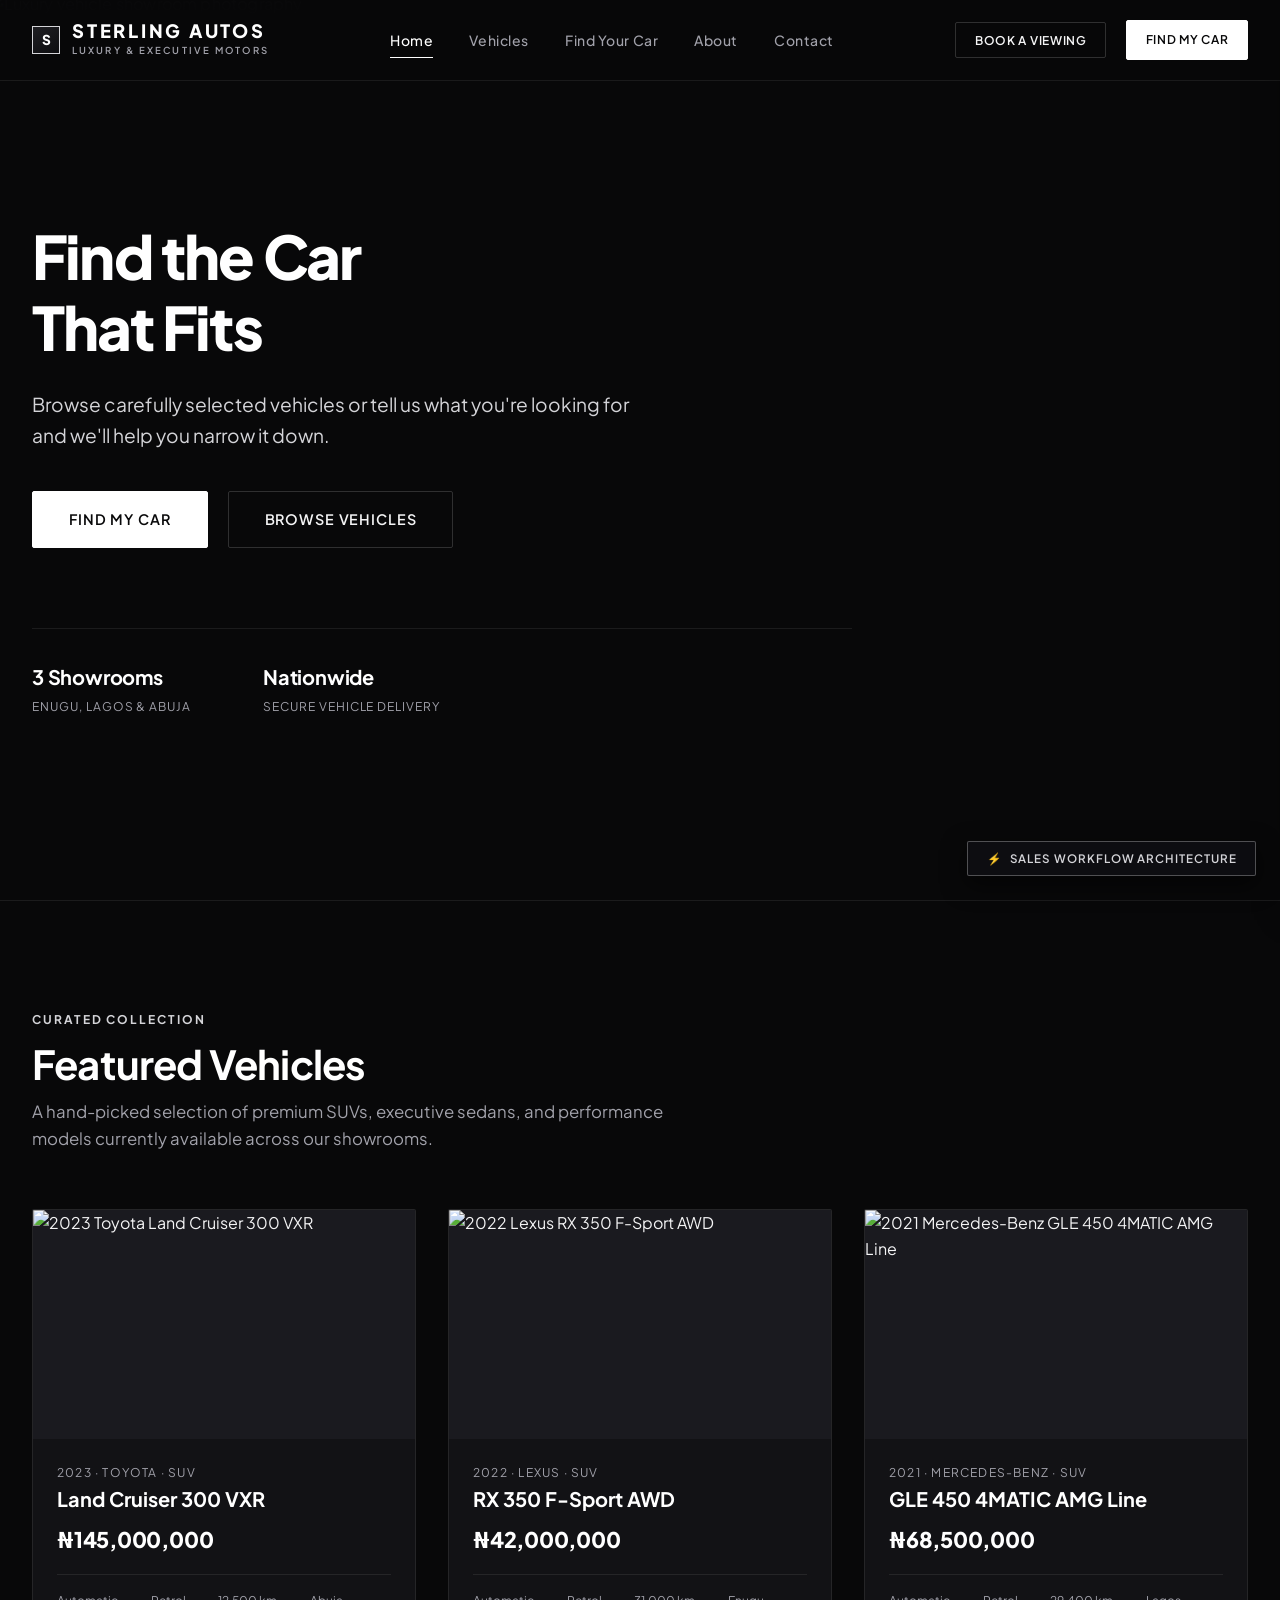
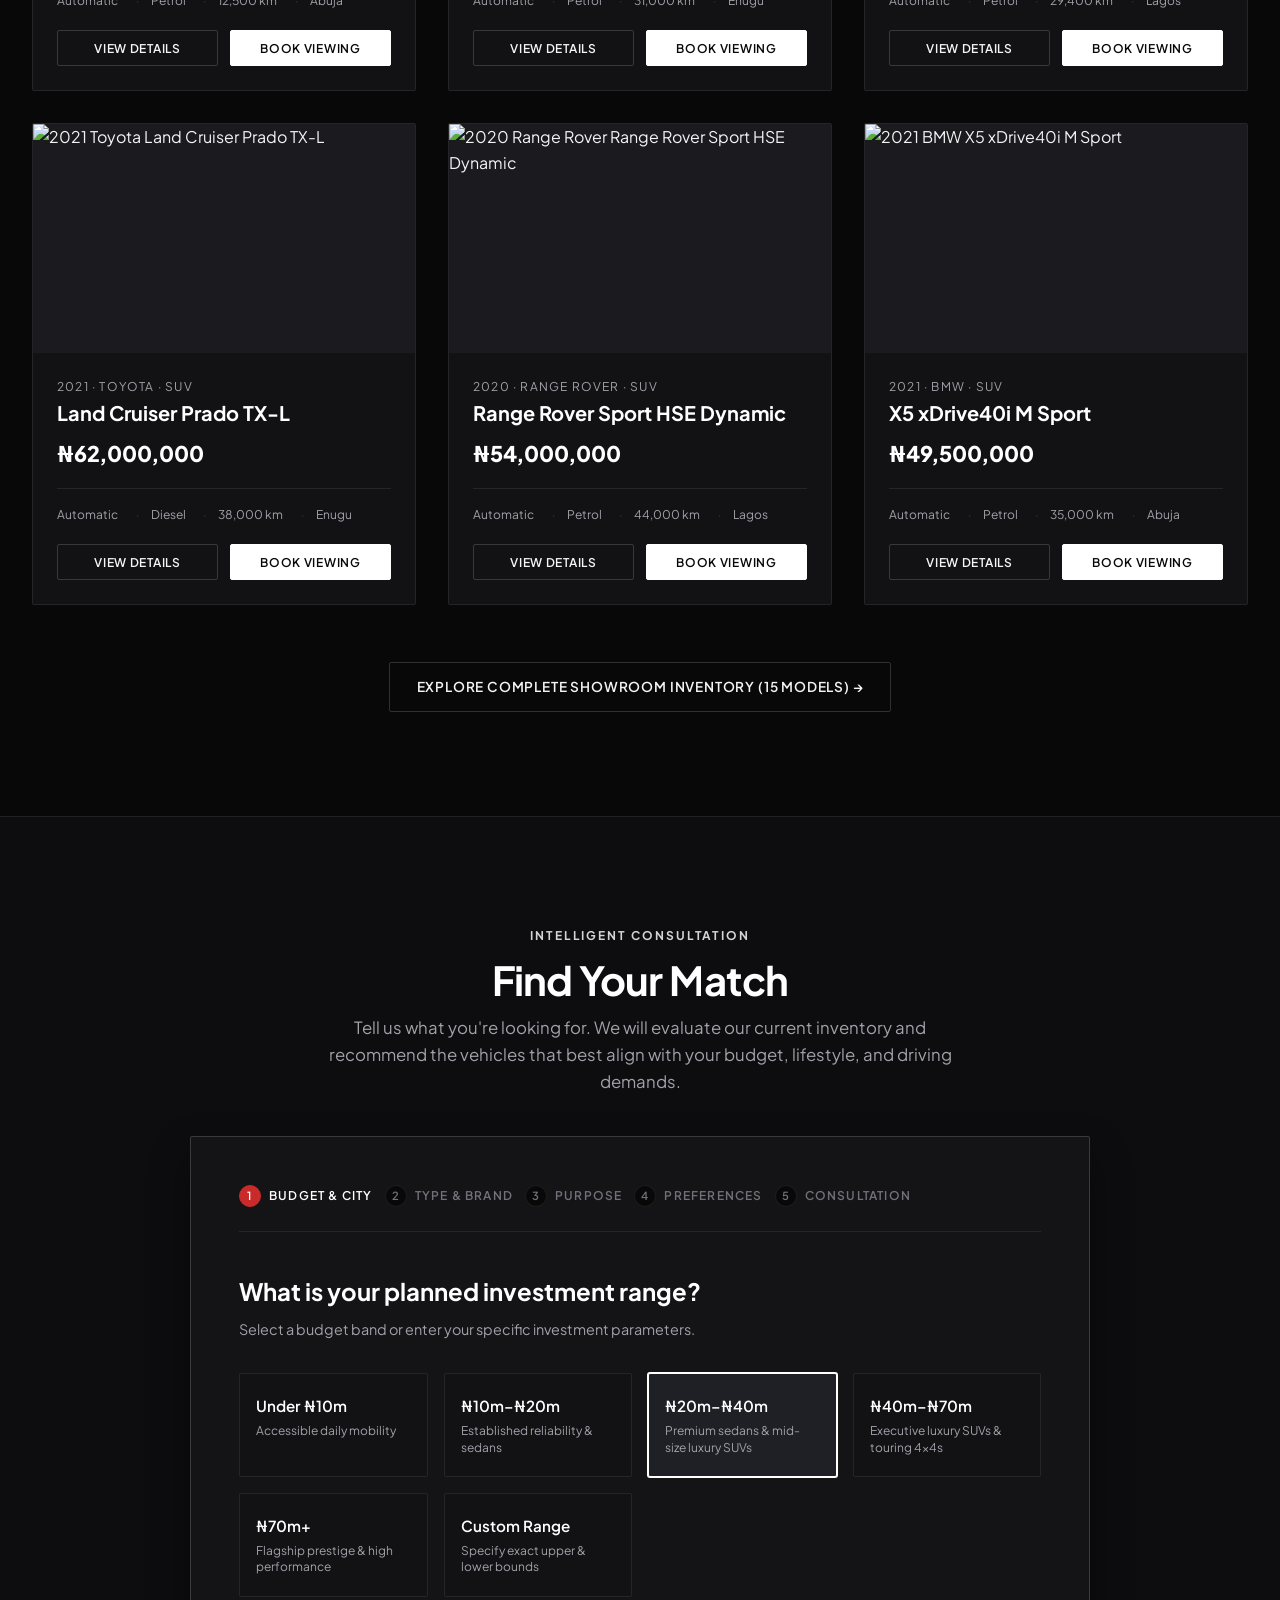
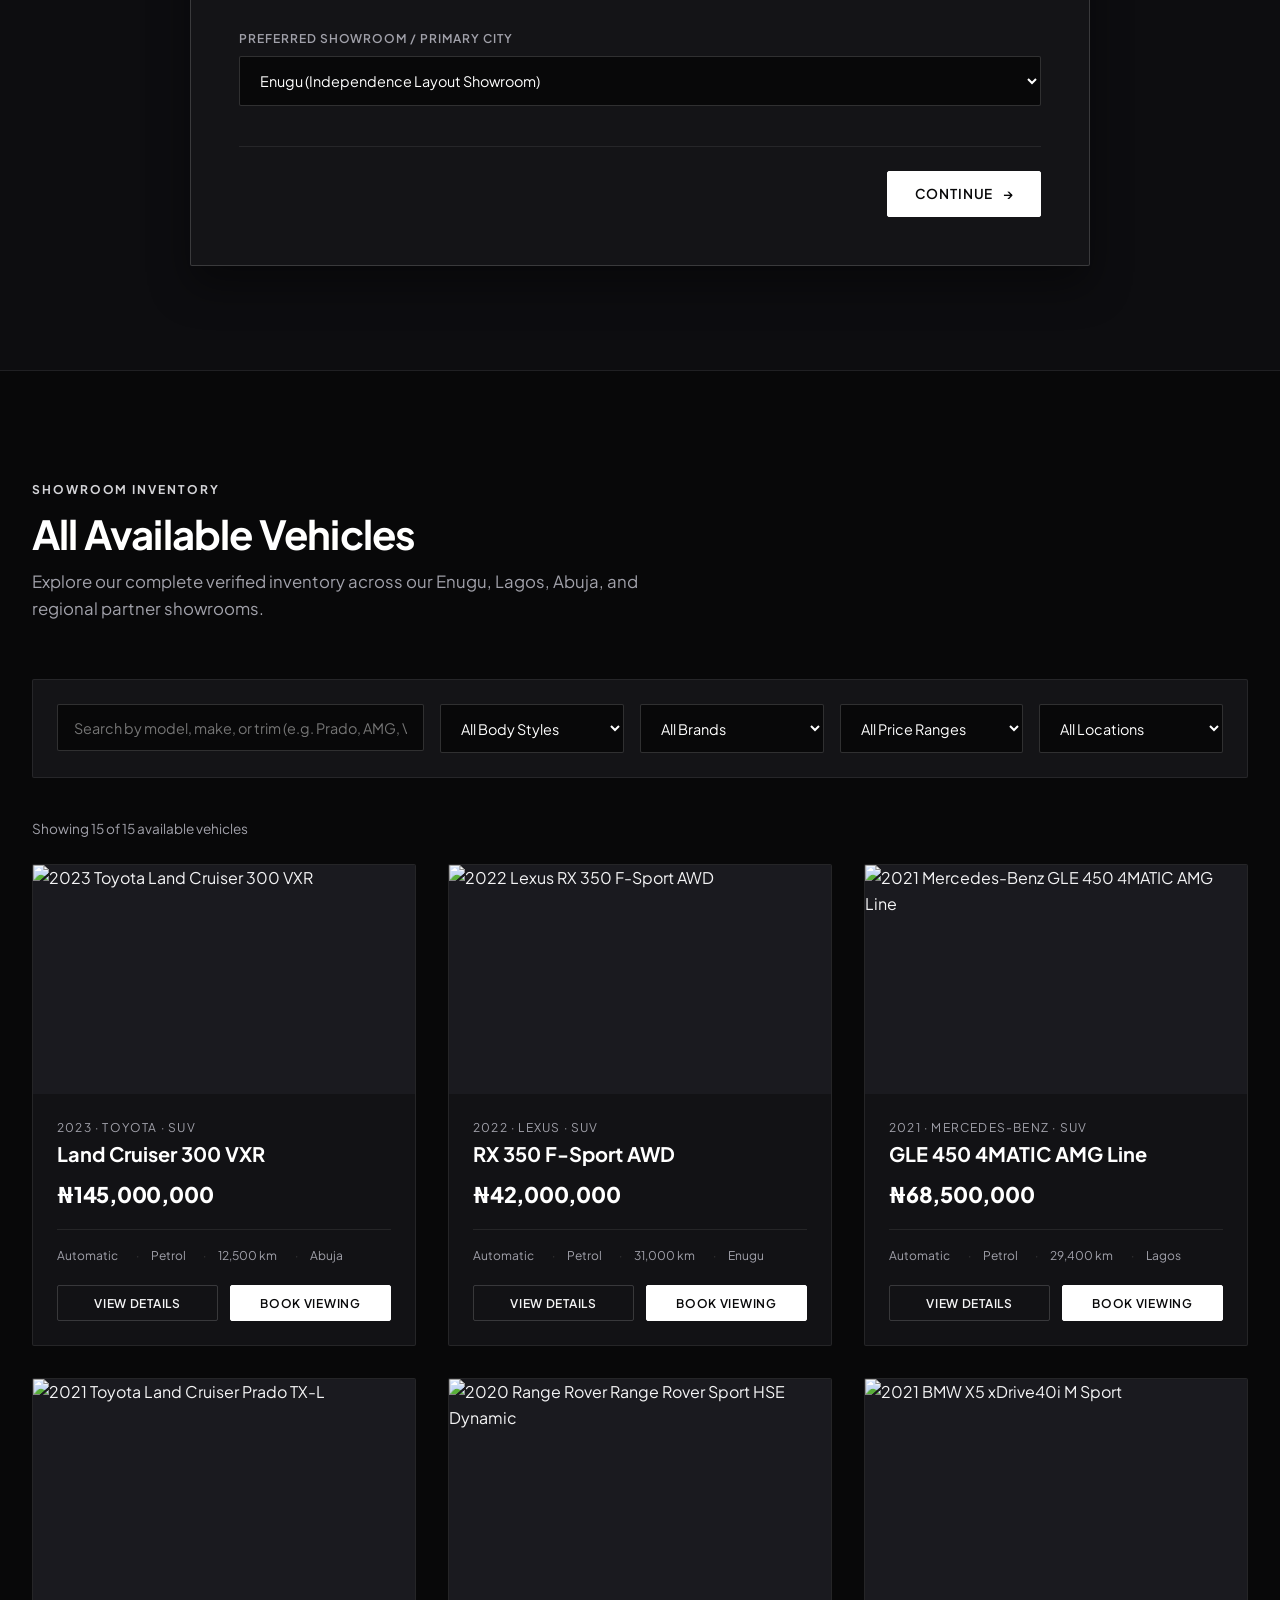
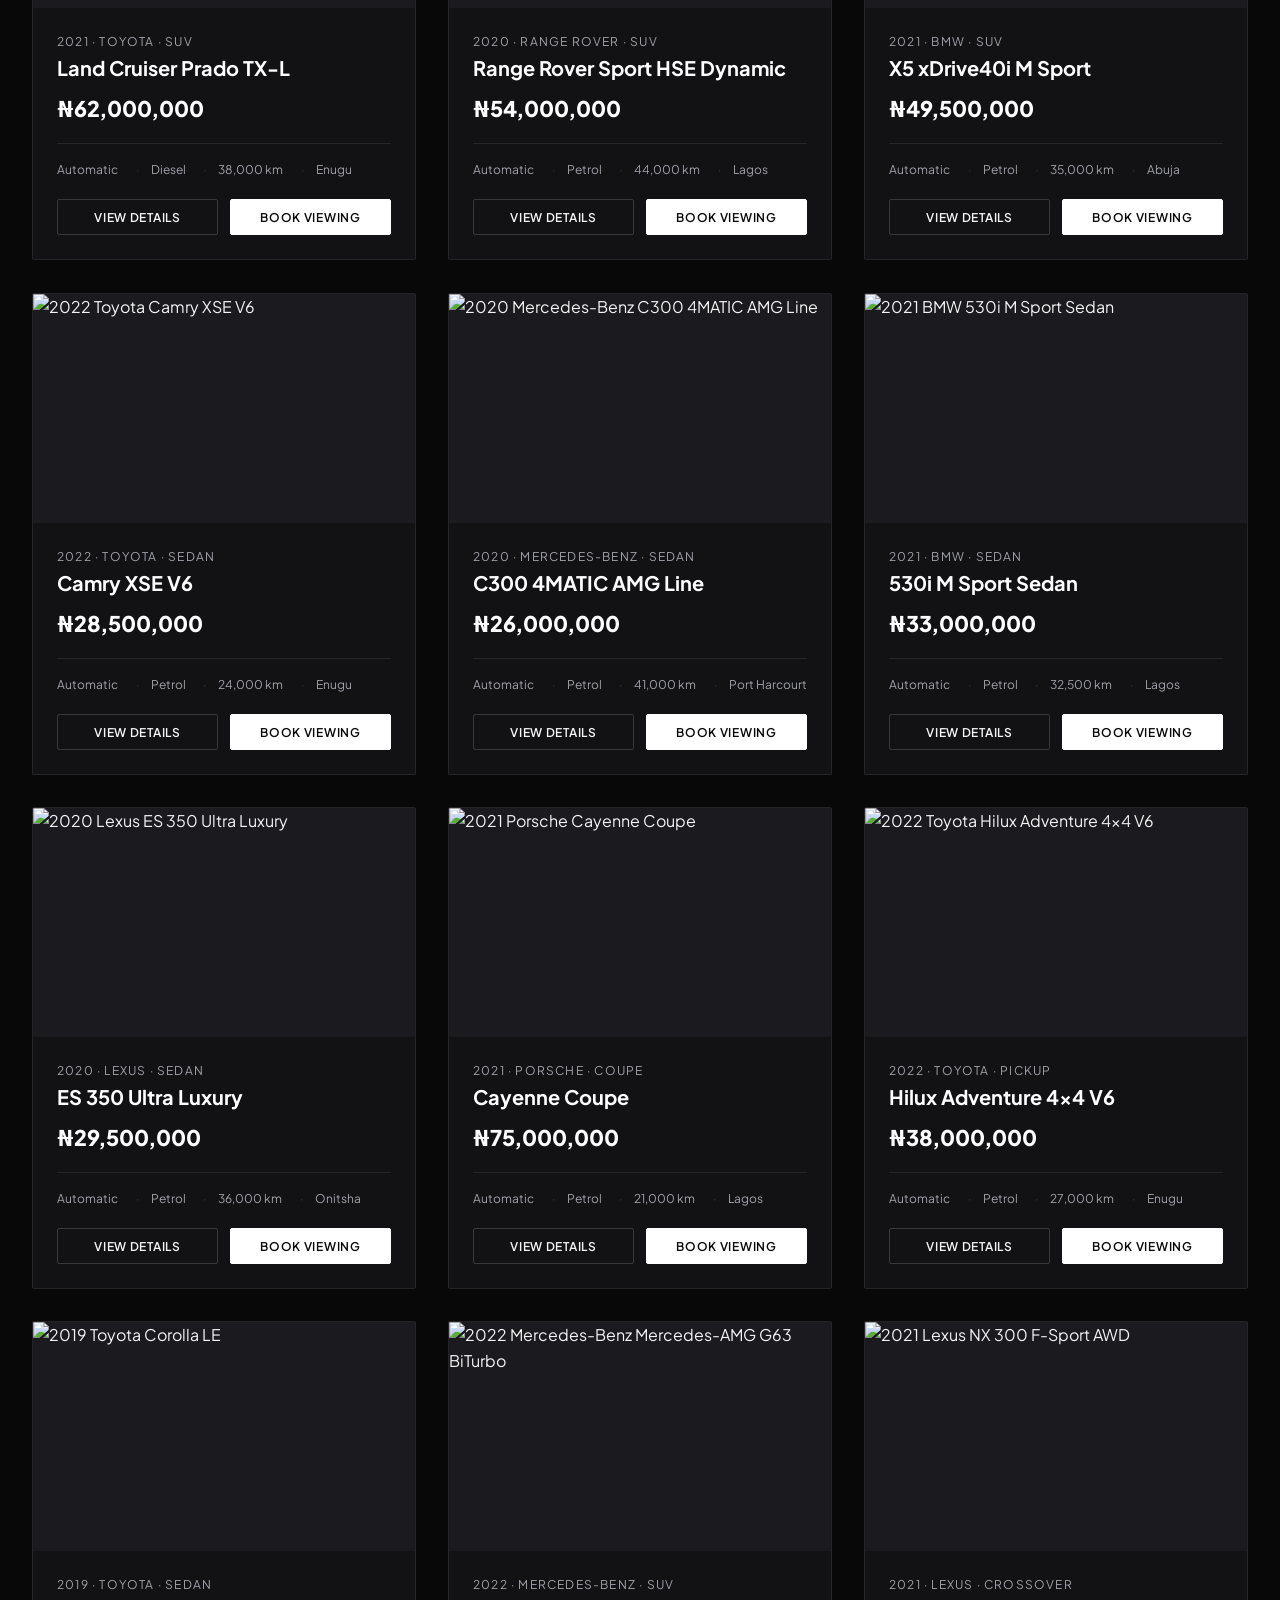
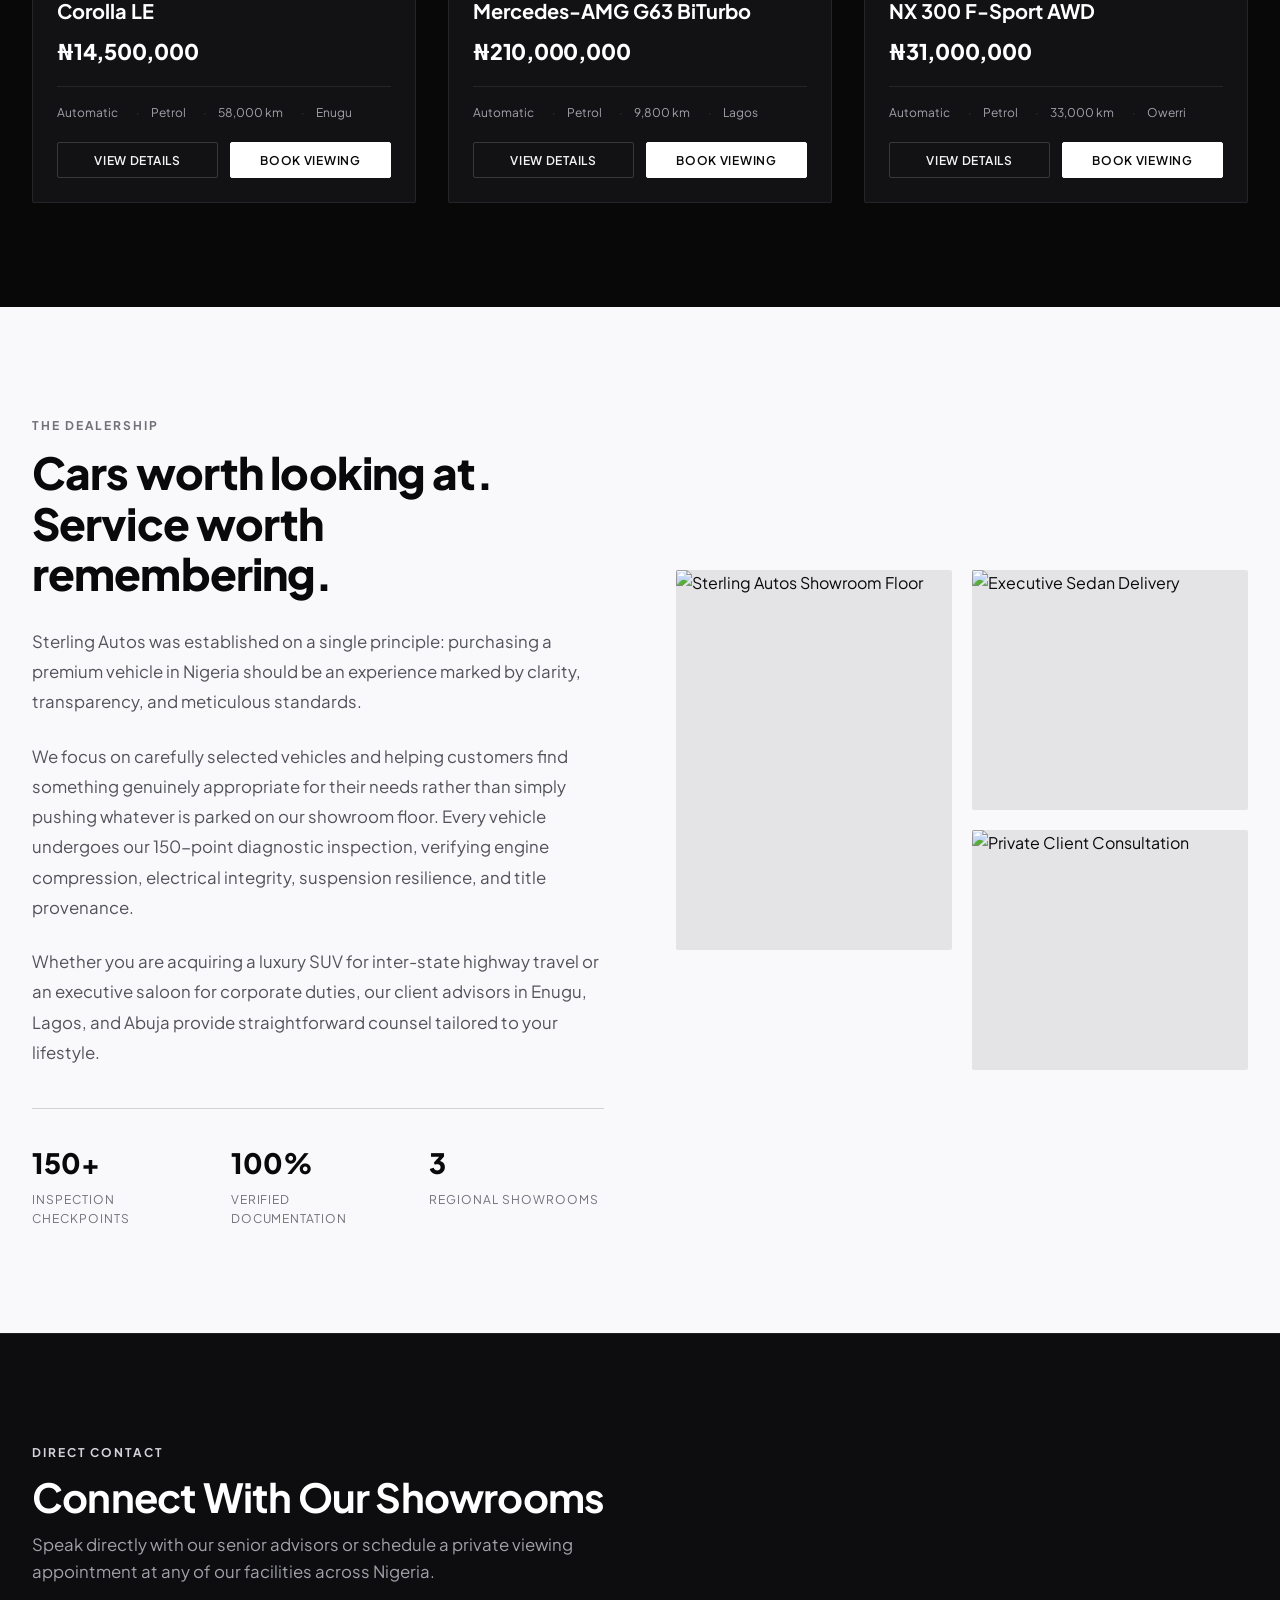
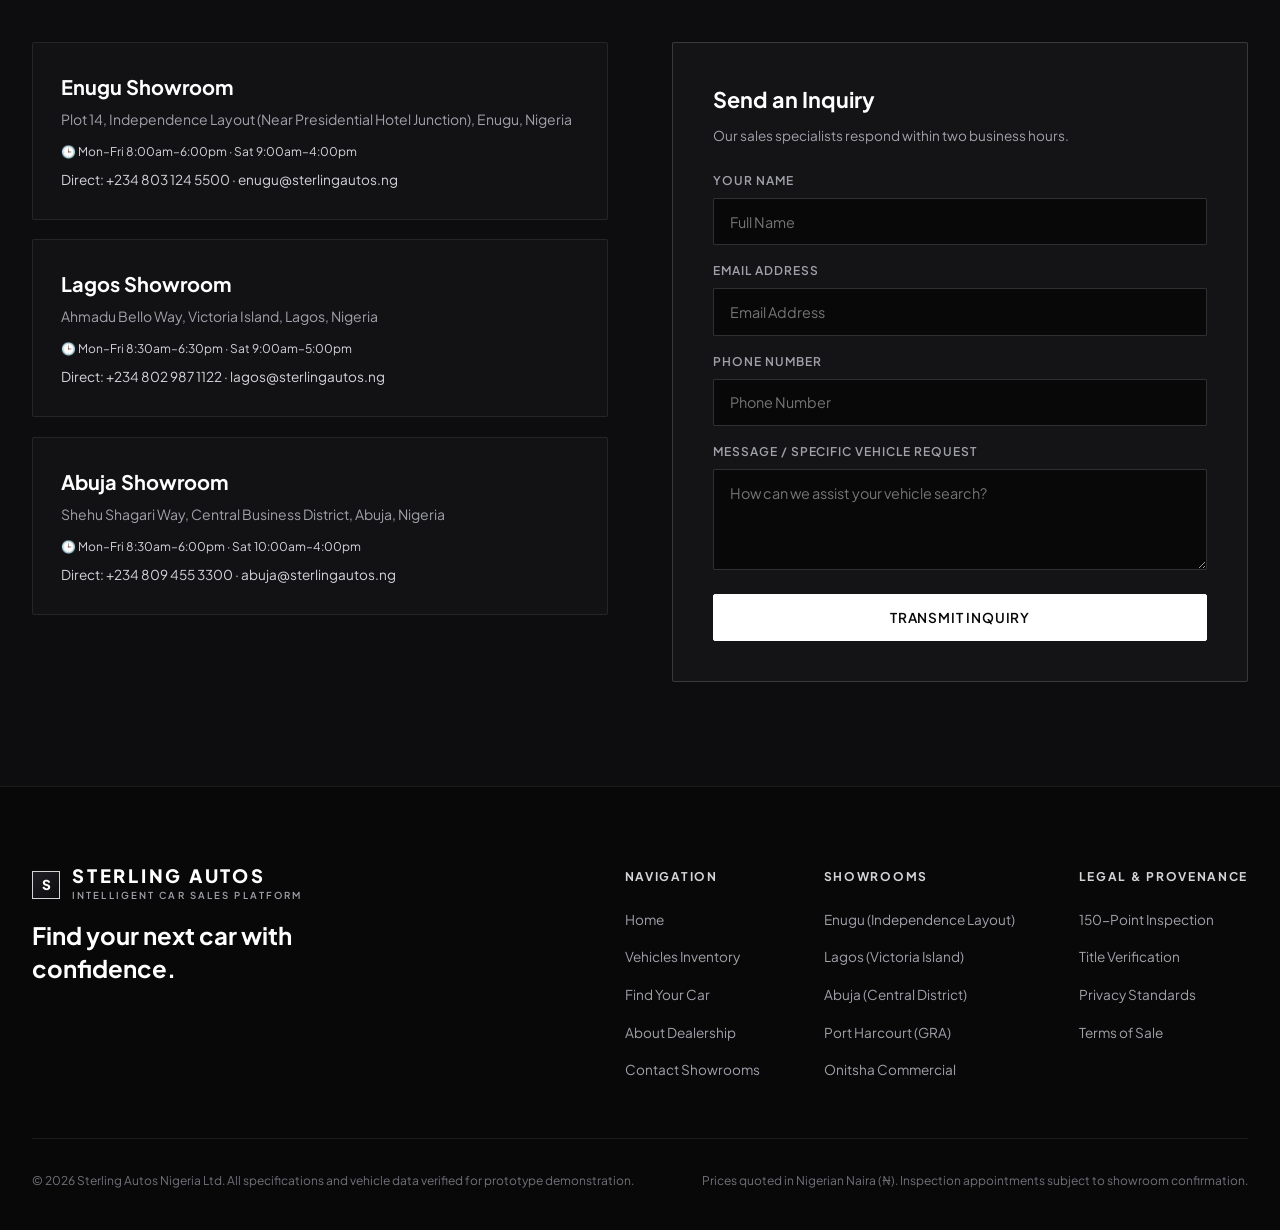
==== index.html @ 38478f63 "Restore single original hero background and remove multi-slide controls" ====
<!DOCTYPE html>
<html lang="en">
<head>
  <meta charset="UTF-8" />
  <meta name="viewport" content="width=device-width, initial-scale=1.0" />
  <title>Sterling Autos — Intelligent Car Sales Platform</title>
  <meta name="description" content="Find the car that fits your drive. Sterling Autos combines a curated luxury vehicle inventory in Nigeria with an intelligent sales matching consultation." />
  <link rel="stylesheet" href="css/styles.css" />
  <!-- Google Fonts -->
  <link rel="preconnect" href="https://fonts.googleapis.com" />
  <link rel="preconnect" href="https://fonts.gstatic.com" crossorigin />
  <link href="https://fonts.googleapis.com/css2?family=Plus+Jakarta+Sans:wght@300;400;500;600;700;800&family=Playfair+Display:ital,wght@0,500;0,600;0,700;1,400&display=swap" rel="stylesheet" />
</head>
<body>

  <!-- =======================================================================
       1. NAVIGATION BAR
       ======================================================================= -->
  <header class="site-header" id="siteHeader">
    <div class="container">
      <div class="header-inner">
        <!-- Logo -->
        <a href="#hero" class="brand-logo" aria-label="Sterling Autos Homepage">
          <div class="brand-emblem">S</div>
          <div class="brand-text">
            <span class="brand-name">Sterling Autos</span>
            <span class="brand-sub">Luxury & Executive Motors</span>
          </div>
        </a>

        <!-- Desktop Navigation -->
        <nav aria-label="Main Navigation">
          <ul class="nav-menu" id="navMenu">
            <li><a href="index.html" class="nav-link active">Home</a></li>
            <li><a href="vehicles.html" class="nav-link">Vehicles</a></li>
            <li><a href="find-your-car.html" class="nav-link">Find Your Car</a></li>
            <li><a href="about.html" class="nav-link">About</a></li>
            <li><a href="contact.html" class="nav-link">Contact</a></li>
          </ul>
        </nav>

        <!-- Right CTA Actions -->
        <div class="header-actions">
          <button class="btn btn-outline btn-sm" id="headerBookViewingBtn">Book a Viewing</button>
          <a href="find-your-car.html" class="btn btn-primary btn-sm">Find My Car</a>
          <button class="mobile-menu-btn" id="mobileMenuBtn" aria-label="Toggle Navigation Menu">
            <span></span>
            <span></span>
            <span></span>
          </button>
        </div>
      </div>
    </div>
  </header>

  <main>
    <!-- =======================================================================
         2. HERO SECTION
         ======================================================================= -->
    <section class="hero-section" id="hero">
      <div class="hero-background">
        <img 
          src="https://images.unsplash.com/photo-1503376780353-7e6692767b70?auto=format&fit=crop&w=1920&q=85" 
          alt="Luxury vehicle showroom photography" 
          class="hero-bg-image" 
        />
        <div class="hero-overlay"></div>
      </div>

      <div class="container">
        <div class="hero-content">
          <h1 class="hero-headline" aria-label="Find the Car That Fits Your Drive.">
            <span class="hero-line"><span class="hero-word">Find</span> <span class="hero-word">the</span> <span class="hero-word">Car</span></span>
            <span class="hero-line"><span class="hero-word">That</span> <span class="hero-word">Fits</span> <span class="hero-word text-sheen">Your Drive.</span></span>
          </h1>
          <p class="hero-subtext">
            Browse carefully selected vehicles or tell us what you're looking for and we'll help you narrow it down.
          </p>
          <div class="hero-cta-group">
            <a href="find-your-car.html" class="btn btn-primary btn-lg" id="heroFindCarBtn">Find My Car</a>
            <a href="vehicles.html" class="btn btn-outline btn-lg" id="heroBrowseVehiclesBtn">Browse Vehicles</a>
          </div>

          <!-- Trust & Value Strip -->
          <div class="trust-strip">
            <div class="trust-item">
              <span class="trust-item-val">3 Showrooms</span>
              <span class="trust-item-lbl">Enugu, Lagos & Abuja</span>
            </div>
            <div class="trust-item">
              <span class="trust-item-val">Nationwide</span>
              <span class="trust-item-lbl">Secure Vehicle Delivery</span>
            </div>
          </div>
        </div>
      </div>
    </section>

    <!-- =======================================================================
         3. FEATURED VEHICLES SECTION
         ======================================================================= -->
    <section class="featured-section section-padding" id="featured">
      <div class="container">
        <div class="section-header">
          <span class="section-tag">Curated Collection</span>
          <h2 class="section-title">Featured Vehicles</h2>
          <p class="section-subtitle">
            A hand-picked selection of premium SUVs, executive sedans, and performance models currently available across our showrooms.
          </p>
        </div>

        <div class="vehicles-grid" id="featuredGrid">
          <!-- Populated dynamically by app.js from VEHICLES_DATA -->
        </div>

        <div style="text-align: center; margin-top: 3.5rem;">
          <a href="vehicles.html" class="btn btn-outline">Explore Complete Showroom Inventory (15 Models) →</a>
        </div>
      </div>
    </section>

    <!-- =======================================================================
         4. "FIND YOUR CAR" INTELLIGENT MATCHING EXPERIENCE
         ======================================================================= -->
    <section class="finder-section section-padding" id="finder">
      <div class="container">
        <div class="finder-container">
          <div class="section-header" style="text-align: center; margin-bottom: 2.5rem;">
            <span class="section-tag">Intelligent Consultation</span>
            <h2 class="section-title">Find Your Match</h2>
            <p class="section-subtitle" style="margin-left: auto; margin-right: auto;">
              Tell us what you're looking for. We will evaluate our current inventory and recommend the vehicles that best align with your budget, lifestyle, and driving demands.
            </p>
          </div>

          <div class="finder-card">
            <!-- Stepper Progress Header -->
            <div class="stepper-header">
              <div class="stepper-steps-indicator">
                <div class="step-indicator-item active" data-step-indicator="1">
                  <span class="step-pill">1</span>
                  <span>Budget & City</span>
                </div>
                <div class="step-indicator-item" data-step-indicator="2">
                  <span class="step-pill">2</span>
                  <span>Type & Brand</span>
                </div>
                <div class="step-indicator-item" data-step-indicator="3">
                  <span class="step-pill">3</span>
                  <span>Purpose</span>
                </div>
                <div class="step-indicator-item" data-step-indicator="4">
                  <span class="step-pill">4</span>
                  <span>Preferences</span>
                </div>
                <div class="step-indicator-item" data-step-indicator="5">
                  <span class="step-pill">5</span>
                  <span>Consultation</span>
                </div>
              </div>
            </div>

            <!-- Interactive Form Content -->
            <div id="finderCardContent">
              <!-- STEP 1: Budget & City -->
              <div class="finder-step-content active" data-step="1">
                <h3 class="step-title">What is your planned investment range?</h3>
                <p class="step-desc">Select a budget band or enter your specific investment parameters.</p>

                <div class="option-grid">
                  <div class="selectable-card" data-group="budgetPreset" data-value="under-10m">
                    <div class="selectable-card-title">Under ₦10m</div>
                    <div class="selectable-card-sub">Accessible daily mobility</div>
                  </div>
                  <div class="selectable-card" data-group="budgetPreset" data-value="10m-20m">
                    <div class="selectable-card-title">₦10m–₦20m</div>
                    <div class="selectable-card-sub">Established reliability & sedans</div>
                  </div>
                  <div class="selectable-card selected" data-group="budgetPreset" data-value="20m-40m">
                    <div class="selectable-card-title">₦20m–₦40m</div>
                    <div class="selectable-card-sub">Premium sedans & mid-size luxury SUVs</div>
                  </div>
                  <div class="selectable-card" data-group="budgetPreset" data-value="40m-70m">
                    <div class="selectable-card-title">₦40m–₦70m</div>
                    <div class="selectable-card-sub">Executive luxury SUVs & touring 4x4s</div>
                  </div>
                  <div class="selectable-card" data-group="budgetPreset" data-value="70m-plus">
                    <div class="selectable-card-title">₦70m+</div>
                    <div class="selectable-card-sub">Flagship prestige & high performance</div>
                  </div>
                  <div class="selectable-card" data-group="budgetPreset" data-value="custom">
                    <div class="selectable-card-title">Custom Range</div>
                    <div class="selectable-card-sub">Specify exact upper & lower bounds</div>
                  </div>
                </div>

                <!-- Custom Budget Fields (Hidden by default unless custom is clicked) -->
                <div class="custom-budget-container" id="customBudgetBox" style="display: none;">
                  <div class="form-group">
                    <label class="form-label" for="customMinBudget">Minimum Budget (₦)</label>
                    <input type="number" id="customMinBudget" class="form-input" placeholder="e.g. 25000000" />
                  </div>
                  <div class="form-group">
                    <label class="form-label" for="customMaxBudget">Maximum Budget (₦)</label>
                    <input type="number" id="customMaxBudget" class="form-input" placeholder="e.g. 50000000" />
                  </div>
                </div>

                <!-- City / Location Selector -->
                <div class="form-group" style="margin-top: 1.5rem;">
                  <label class="form-label" for="finderLocation">Preferred Showroom / Primary City</label>
                  <select id="finderLocation" class="form-select">
                    <option value="Enugu" selected>Enugu (Independence Layout Showroom)</option>
                    <option value="Lagos">Lagos (Victoria Island Showroom)</option>
                    <option value="Abuja">Abuja (Central Business District Showroom)</option>
                    <option value="Port Harcourt">Port Harcourt (GRA Phase 2 Showroom)</option>
                    <option value="Onitsha">Onitsha (Commercial District Showroom)</option>
                    <option value="Owerri">Owerri (Bank Road Showroom)</option>
                  </select>
                </div>
              </div>

              <!-- STEP 2: Vehicle Type & Brand -->
              <div class="finder-step-content" data-step="2">
                <h3 class="step-title">What vehicle category and brand do you prefer?</h3>
                <p class="step-desc">Choose the body profile that fits your driving habits and your preferred marques.</p>

                <label class="form-label" style="margin-bottom: 0.75rem; display: block;">Vehicle Body Type</label>
                <div class="option-grid option-grid-sm" style="margin-bottom: 2rem;">
                  <div class="selectable-card selected" data-group="vehicleType" data-value="any">
                    <div class="selectable-card-title">Any Type</div>
                    <div class="selectable-card-sub">Open to all body profiles</div>
                  </div>
                  <div class="selectable-card" data-group="vehicleType" data-value="SUV">
                    <div class="selectable-card-title">SUV</div>
                    <div class="selectable-card-sub">Elevated stance & space</div>
                  </div>
                  <div class="selectable-card" data-group="vehicleType" data-value="Sedan">
                    <div class="selectable-card-title">Sedan</div>
                    <div class="selectable-card-sub">Sleek executive comfort</div>
                  </div>
                  <div class="selectable-card" data-group="vehicleType" data-value="Coupe">
                    <div class="selectable-card-title">Coupe</div>
                    <div class="selectable-card-sub">Sporting performance</div>
                  </div>
                  <div class="selectable-card" data-group="vehicleType" data-value="Pickup">
                    <div class="selectable-card-title">Pickup</div>
                    <div class="selectable-card-sub">Rugged utility & 4x4</div>
                  </div>
                  <div class="selectable-card" data-group="vehicleType" data-value="Crossover">
                    <div class="selectable-card-title">Crossover</div>
                    <div class="selectable-card-sub">Agile urban utility</div>
                  </div>
                </div>

                <label class="form-label" style="margin-bottom: 0.75rem; display: block;">Brand Preference</label>
                <div class="option-grid option-grid-sm">
                  <div class="selectable-card selected" data-group="brand" data-value="any">
                    <div class="selectable-card-title">Any Brand</div>
                    <div class="selectable-card-sub">Focus on vehicle quality</div>
                  </div>
                  <div class="selectable-card" data-group="brand" data-value="Toyota">
                    <div class="selectable-card-title">Toyota</div>
                    <div class="selectable-card-sub">Legendary dependability</div>
                  </div>
                  <div class="selectable-card" data-group="brand" data-value="Lexus">
                    <div class="selectable-card-title">Lexus</div>
                    <div class="selectable-card-sub">Refined Japanese luxury</div>
                  </div>
                  <div class="selectable-card" data-group="brand" data-value="Mercedes-Benz">
                    <div class="selectable-card-title">Mercedes-Benz</div>
                    <div class="selectable-card-sub">German prestige & engineering</div>
                  </div>
                  <div class="selectable-card" data-group="brand" data-value="BMW">
                    <div class="selectable-card-title">BMW</div>
                    <div class="selectable-card-sub">Dynamic driving precision</div>
                  </div>
                  <div class="selectable-card" data-group="brand" data-value="Range Rover">
                    <div class="selectable-card-title">Range Rover</div>
                    <div class="selectable-card-sub">British peerless presence</div>
                  </div>
                  <div class="selectable-card" data-group="brand" data-value="Porsche">
                    <div class="selectable-card-title">Porsche</div>
                    <div class="selectable-card-sub">Pure motorsport heritage</div>
                  </div>
                </div>
              </div>

              <!-- STEP 3: Main Purpose & Lifestyle -->
              <div class="finder-step-content" data-step="3">
                <h3 class="step-title">How will this vehicle primarily be used?</h3>
                <p class="step-desc">Selecting your intended use helps us evaluate ground clearance, seating capacity, and mechanical characteristics.</p>

                <div class="option-grid">
                  <div class="selectable-card selected" data-group="purpose" data-value="family">
                    <div class="selectable-card-title">Family Use</div>
                    <div class="selectable-card-sub">Generous seating, safety, and cargo room for road trips</div>
                  </div>
                  <div class="selectable-card" data-group="purpose" data-value="daily-driving">
                    <div class="selectable-card-title">Daily Driving</div>
                    <div class="selectable-card-sub">Urban ease, efficient running, and effortless daily commuting</div>
                  </div>
                  <div class="selectable-card" data-group="purpose" data-value="business">
                    <div class="selectable-card-title">Business & Executive</div>
                    <div class="selectable-card-sub">Professional stature, executive rear legroom, quiet cabin</div>
                  </div>
                  <div class="selectable-card" data-group="purpose" data-value="long-distance">
                    <div class="selectable-card-title">Long-Distance Travel</div>
                    <div class="selectable-card-sub">Heavy-duty suspension, long fuel range, highway poise</div>
                  </div>
                  <div class="selectable-card" data-group="purpose" data-value="luxury">
                    <div class="selectable-card-title">Luxury & Prestige</div>
                    <div class="selectable-card-sub">Handcrafted interiors, authoritative status, finest finishes</div>
                  </div>
                  <div class="selectable-card" data-group="purpose" data-value="performance">
                    <div class="selectable-card-title">Performance Driving</div>
                    <div class="selectable-card-sub">Responsive powertrain, sharp cornering, sports dynamics</div>
                  </div>
                  <div class="selectable-card" data-group="purpose" data-value="first-car">
                    <div class="selectable-card-title">First Car Ownership</div>
                    <div class="selectable-card-sub">Low running costs, readily available parts, simple upkeep</div>
                  </div>
                </div>
              </div>

              <!-- STEP 4: Transmission, Fuel & Key Priorities -->
              <div class="finder-step-content" data-step="4">
                <h3 class="step-title">Powertrain and key priorities</h3>
                <p class="step-desc">Specify mechanical preferences and the features that matter most to you.</p>

                <div style="display: grid; grid-template-columns: 1fr 1fr; gap: 1.5rem; margin-bottom: 2rem;">
                  <div class="form-group">
                    <label class="form-label">Transmission</label>
                    <div style="display: flex; gap: 0.5rem;">
                      <div class="selectable-card selected" style="flex: 1;" data-group="transmission" data-value="any">
                        <div class="selectable-card-title">Any</div>
                      </div>
                      <div class="selectable-card" style="flex: 1;" data-group="transmission" data-value="Automatic">
                        <div class="selectable-card-title">Automatic</div>
                      </div>
                      <div class="selectable-card" style="flex: 1;" data-group="transmission" data-value="Manual">
                        <div class="selectable-card-title">Manual</div>
                      </div>
                    </div>
                  </div>

                  <div class="form-group">
                    <label class="form-label">Fuel Type</label>
                    <div style="display: flex; gap: 0.5rem;">
                      <div class="selectable-card selected" style="flex: 1;" data-group="fuel" data-value="any">
                        <div class="selectable-card-title">Any</div>
                      </div>
                      <div class="selectable-card" style="flex: 1;" data-group="fuel" data-value="Petrol">
                        <div class="selectable-card-title">Petrol</div>
                      </div>
                      <div class="selectable-card" style="flex: 1;" data-group="fuel" data-value="Diesel">
                        <div class="selectable-card-title">Diesel</div>
                      </div>
                      <div class="selectable-card" style="flex: 1;" data-group="fuel" data-value="Hybrid">
                        <div class="selectable-card-title">Hybrid</div>
                      </div>
                    </div>
                  </div>
                </div>

                <label class="form-label" style="margin-bottom: 0.75rem; display: block;">Important Attributes (Choose any that matter)</label>
                <div class="option-grid option-grid-sm">
                  <div class="selectable-card" data-group="features" data-value="Space & Comfort">
                    <div class="selectable-card-title">Space & Comfort</div>
                    <div class="selectable-card-sub">Spacious 5/7-seat cabin</div>
                  </div>
                  <div class="selectable-card" data-group="features" data-value="Ground Clearance">
                    <div class="selectable-card-title">Ground Clearance</div>
                    <div class="selectable-card-sub">High clearance for Nigerian roads</div>
                  </div>
                  <div class="selectable-card" data-group="features" data-value="Low Maintenance">
                    <div class="selectable-card-title">Low Maintenance</div>
                    <div class="selectable-card-sub">Widespread parts availability</div>
                  </div>
                  <div class="selectable-card" data-group="features" data-value="Prestige Presence">
                    <div class="selectable-card-title">Prestige Presence</div>
                    <div class="selectable-card-sub">Executive road authority</div>
                  </div>
                  <div class="selectable-card" data-group="features" data-value="Fuel Efficiency">
                    <div class="selectable-card-title">Fuel Efficiency</div>
                    <div class="selectable-card-sub">Optimized mileage per liter</div>
                  </div>
                  <div class="selectable-card" data-group="features" data-value="Advanced Tech">
                    <div class="selectable-card-title">Advanced Tech</div>
                    <div class="selectable-card-sub">CarPlay, 360 cameras, audio</div>
                  </div>
                </div>
              </div>

              <!-- STEP 5: Consultation Details -->
              <div class="finder-step-content" data-step="5">
                <h3 class="step-title">Personalize your recommendation</h3>
                <p class="step-desc">Provide your contact details so our Senior Sales Advisor can formulate your personalized consultation and prepare available viewing dates.</p>

                <div style="display: grid; grid-template-columns: 1fr; gap: 1.25rem; max-width: 600px; margin-bottom: 1.5rem;">
                  <div class="form-group">
                    <label class="form-label" for="clientName">Full Name</label>
                    <input type="text" id="clientName" class="form-input" placeholder="e.g. David Okafor" />
                  </div>
                  <div class="form-group">
                    <label class="form-label" for="clientPhone">Phone Number / WhatsApp</label>
                    <input type="tel" id="clientPhone" class="form-input" placeholder="e.g. 0803 123 4567" />
                  </div>
                  <div class="form-group">
                    <label class="form-label" for="clientEmail">Email Address</label>
                    <input type="email" id="clientEmail" class="form-input" placeholder="e.g. david.okafor@example.com" />
                  </div>
                </div>
                <p style="font-size: 0.75rem; color: var(--text-dim);">
                  We respect your privacy. Your details are solely utilized to prepare your vehicle consultation and viewing itinerary.
                </p>
              </div>

              <!-- Stepper Navigation Buttons -->
              <div class="finder-actions">
                <button class="btn btn-outline btn-sm" id="prevStepBtn" style="visibility: hidden;">← Back</button>
                <button class="btn btn-primary" id="nextStepBtn">
                  <span>Continue</span> →
                </button>
              </div>
            </div>

            <!-- Loading Concierge Transition -->
            <div class="finder-loading-state" id="finderLoadingState">
              <div class="finder-spinner"></div>
              <h3 class="finder-loading-title">Evaluating Current Inventory</h3>
              <p class="finder-loading-sub">
                Analyzing mechanical fitness, seating, terrain suitability, and pricing alignment across our showrooms...
              </p>
            </div>
          </div>
        </div>
      </div>
    </section>

    <!-- =======================================================================
         5. RESULTS SECTION: "YOUR MATCHES"
         ======================================================================= -->
    <section class="results-section section-padding" id="resultsSection">
      <div class="container">
        <div class="section-header">
          <span class="section-tag">Curated Recommendations</span>
          <h2 class="section-title">Your Matches</h2>
          <p class="section-subtitle" id="resultsStatusMessage">
            Based on what you told us, these vehicles are worth a closer look.
          </p>
        </div>

        <div class="results-status-banner">
          <div class="results-status-info">
            <span class="results-status-badge" id="resultsCountBadge">Curated Matches</span>
            <span class="results-status-text">Each vehicle has undergone our certified multi-point mechanical inspection.</span>
          </div>
          <a href="#finder" class="btn btn-outline btn-sm" onclick="location.hash='#finder';">Refine Search Criteria</a>
        </div>

        <div id="resultsGrid">
          <!-- Populated dynamically by app.js -->
        </div>
      </div>
    </section>

    <!-- =======================================================================
         6. PERSONALIZED SALES FOLLOW-UP SECTION
         ======================================================================= -->
    <section class="followup-section section-padding" id="followupSection" style="display: none;">
      <div class="container container-narrow">
        <div class="followup-wrapper">
          <div class="followup-header">
            <div class="consultant-avatar" id="consultantAvatar">EN</div>
            <div class="consultant-info">
              <h3 class="consultant-name" id="consultantName">Emeka Nwosu</h3>
              <span class="consultant-title" id="consultantTitle">Senior Client Advisor</span>
              <span class="consultant-showroom" id="consultantShowroom">Independence Layout Showroom, Enugu</span>
            </div>
          </div>

          <div class="personalized-letter">
            <p id="personalizedLetterText">
              <!-- Personalized letter generated by Stage 3 (Agent 3) -->
            </p>
          </div>

          <div style="margin-bottom: 2rem;">
            <h4 style="font-size: 1.15rem; font-weight: 700; color: #FFFFFF; margin-bottom: 0.5rem;">Ready to take a closer look?</h4>
            <p style="font-size: 0.875rem; color: #A1A1AA;">Choose how you would like to proceed with your vehicle inquiry:</p>
          </div>

          <div class="followup-actions-grid">
            <div class="followup-action-card">
              <h5 class="followup-action-title">Request a Viewing</h5>
              <p class="followup-action-desc">Schedule a private inspection and test drive at our regional showroom.</p>
              <button class="btn btn-primary btn-sm" id="actionBookViewing">Schedule Viewing</button>
            </div>

            <div class="followup-action-card">
              <h5 class="followup-action-title">Talk to a Specialist</h5>
              <p class="followup-action-desc">Direct WhatsApp or phone consultation with your assigned client advisor.</p>
              <button class="btn btn-outline btn-sm" id="actionTalkSpecialist">Open Direct Line</button>
            </div>

            <div class="followup-action-card">
              <h5 class="followup-action-title">Get More Information</h5>
              <p class="followup-action-desc">Review full Carfax inspection logs, provenance report, and complete option list.</p>
              <button class="btn btn-outline btn-sm" id="actionGetInfo">View Full Specs</button>
            </div>
          </div>
        </div>
      </div>
    </section>

    <!-- =======================================================================
         7. COMPLETE SHOWROOM INVENTORY (ALL VEHICLES CATALOG)
         ======================================================================= -->
    <section class="inventory-section section-padding" id="inventory">
      <div class="container">
        <div class="section-header">
          <span class="section-tag">Showroom Inventory</span>
          <h2 class="section-title">All Available Vehicles</h2>
          <p class="section-subtitle">
            Explore our complete verified inventory across our Enugu, Lagos, Abuja, and regional partner showrooms.
          </p>
        </div>

        <!-- Filter & Search Controls -->
        <div class="inventory-filter-bar">
          <div class="form-group">
            <input type="text" id="catalogSearchInput" class="form-input" placeholder="Search by model, make, or trim (e.g. Prado, AMG, V6)..." />
          </div>
          <div class="form-group">
            <select id="filterBodyType" class="form-select">
              <option value="all">All Body Styles</option>
              <option value="SUV">SUV</option>
              <option value="Sedan">Sedan</option>
              <option value="Coupe">Coupe</option>
              <option value="Pickup">Pickup</option>
              <option value="Crossover">Crossover</option>
            </select>
          </div>
          <div class="form-group">
            <select id="filterBrand" class="form-select">
              <option value="all">All Brands</option>
              <option value="Toyota">Toyota</option>
              <option value="Lexus">Lexus</option>
              <option value="Mercedes-Benz">Mercedes-Benz</option>
              <option value="BMW">BMW</option>
              <option value="Range Rover">Range Rover</option>
              <option value="Porsche">Porsche</option>
            </select>
          </div>
          <div class="form-group">
            <select id="filterPrice" class="form-select">
              <option value="all">All Price Ranges</option>
              <option value="under-30m">Under ₦30m</option>
              <option value="30m-60m">₦30m–₦60m</option>
              <option value="60m-100m">₦60m–₦100m</option>
              <option value="100m-plus">₦100m+</option>
            </select>
          </div>
          <div class="form-group">
            <select id="filterLocation" class="form-select">
              <option value="all">All Locations</option>
              <option value="Enugu">Enugu</option>
              <option value="Lagos">Lagos</option>
              <option value="Abuja">Abuja</option>
              <option value="Port Harcourt">Port Harcourt</option>
              <option value="Onitsha">Onitsha</option>
              <option value="Owerri">Owerri</option>
            </select>
          </div>
        </div>

        <div class="inventory-count-bar">
          <span id="inventoryCount">Showing 15 of 15 available vehicles</span>
        </div>

        <div class="vehicles-grid" id="inventoryGrid">
          <!-- Populated dynamically by app.js -->
        </div>
      </div>
    </section>

    <!-- =======================================================================
         8. ABOUT SECTION
         ======================================================================= -->
    <section class="about-section section-padding" id="about">
      <div class="container">
        <div class="about-grid">
          <div>
            <span class="section-tag dark-tag">The Dealership</span>
            <h2 class="about-headline">Cars worth looking at. Service worth remembering.</h2>
            <p class="about-text">
              Sterling Autos was established on a single principle: purchasing a premium vehicle in Nigeria should be an experience marked by clarity, transparency, and meticulous standards.
            </p>
            <p class="about-text">
              We focus on carefully selected vehicles and helping customers find something genuinely appropriate for their needs rather than simply pushing whatever is parked on our showroom floor. Every vehicle undergoes our 150-point diagnostic inspection, verifying engine compression, electrical integrity, suspension resilience, and title provenance.
            </p>
            <p class="about-text">
              Whether you are acquiring a luxury SUV for inter-state highway travel or an executive saloon for corporate duties, our client advisors in Enugu, Lagos, and Abuja provide straightforward counsel tailored to your lifestyle.
            </p>

            <div class="about-metrics">
              <div>
                <div class="about-metric-val">150+</div>
                <div class="about-metric-lbl">Inspection Checkpoints</div>
              </div>
              <div>
                <div class="about-metric-val">100%</div>
                <div class="about-metric-lbl">Verified Documentation</div>
              </div>
              <div>
                <div class="about-metric-val">3</div>
                <div class="about-metric-lbl">Regional Showrooms</div>
              </div>
            </div>
          </div>

          <div class="about-gallery-grid">
            <div class="about-photo tall">
              <img src="https://images.unsplash.com/photo-1563720223185-11003d516935?auto=format&fit=crop&w=800&q=80" alt="Sterling Autos Showroom Floor" />
            </div>
            <div style="display: flex; flex-direction: column; gap: 1.25rem;">
              <div class="about-photo">
                <img src="https://images.unsplash.com/photo-1549399542-7e3f8b79c341?auto=format&fit=crop&w=800&q=80" alt="Executive Sedan Delivery" />
              </div>
              <div class="about-photo">
                <img src="https://images.unsplash.com/photo-1617814076367-b759c7d7e738?auto=format&fit=crop&w=800&q=80" alt="Private Client Consultation" />
              </div>
            </div>
          </div>
        </div>
      </div>
    </section>

    <!-- =======================================================================
         9. CONTACT & SHOWROOMS SECTION
         ======================================================================= -->
    <section class="contact-section section-padding" id="contact">
      <div class="container">
        <div class="section-header">
          <span class="section-tag">Direct Contact</span>
          <h2 class="section-title">Connect With Our Showrooms</h2>
          <p class="section-subtitle">
            Speak directly with our senior advisors or schedule a private viewing appointment at any of our facilities across Nigeria.
          </p>
        </div>

        <div class="contact-grid">
          <div>
            <div class="showroom-card">
              <h3 class="showroom-city">Enugu Showroom</h3>
              <p class="showroom-address">Plot 14, Independence Layout (Near Presidential Hotel Junction), Enugu, Nigeria</p>
              <div class="showroom-hours">
                <span>🕒 Mon–Fri 8:00am–6:00pm · Sat 9:00am–4:00pm</span>
              </div>
              <p style="font-size: 0.85rem; color: var(--metallic-silver); margin-top: 0.5rem;">Direct: +234 803 124 5500 · enugu@sterlingautos.ng</p>
            </div>

            <div class="showroom-card">
              <h3 class="showroom-city">Lagos Showroom</h3>
              <p class="showroom-address">Ahmadu Bello Way, Victoria Island, Lagos, Nigeria</p>
              <div class="showroom-hours">
                <span>🕒 Mon–Fri 8:30am–6:30pm · Sat 9:00am–5:00pm</span>
              </div>
              <p style="font-size: 0.85rem; color: var(--metallic-silver); margin-top: 0.5rem;">Direct: +234 802 987 1122 · lagos@sterlingautos.ng</p>
            </div>

            <div class="showroom-card">
              <h3 class="showroom-city">Abuja Showroom</h3>
              <p class="showroom-address">Shehu Shagari Way, Central Business District, Abuja, Nigeria</p>
              <div class="showroom-hours">
                <span>🕒 Mon–Fri 8:30am–6:00pm · Sat 10:00am–4:00pm</span>
              </div>
              <p style="font-size: 0.85rem; color: var(--metallic-silver); margin-top: 0.5rem;">Direct: +234 809 455 3300 · abuja@sterlingautos.ng</p>
            </div>
          </div>

          <div class="contact-form-box">
            <h3 style="font-size: 1.35rem; font-weight: 700; color: #FFFFFF; margin-bottom: 0.5rem;">Send an Inquiry</h3>
            <p style="font-size: 0.85rem; color: #A1A1AA; margin-bottom: 1.5rem;">Our sales specialists respond within two business hours.</p>

            <form id="contactForm">
              <div class="form-group" style="margin-bottom: 1rem;">
                <label class="form-label" for="contactName">Your Name</label>
                <input type="text" id="contactName" class="form-input" required placeholder="Full Name" />
              </div>
              <div class="form-group" style="margin-bottom: 1rem;">
                <label class="form-label" for="contactEmail">Email Address</label>
                <input type="email" id="contactEmail" class="form-input" required placeholder="Email Address" />
              </div>
              <div class="form-group" style="margin-bottom: 1rem;">
                <label class="form-label" for="contactPhone">Phone Number</label>
                <input type="tel" id="contactPhone" class="form-input" required placeholder="Phone Number" />
              </div>
              <div class="form-group" style="margin-bottom: 1.5rem;">
                <label class="form-label" for="contactMessage">Message / Specific Vehicle Request</label>
                <textarea id="contactMessage" class="form-textarea" rows="4" placeholder="How can we assist your vehicle search?"></textarea>
              </div>
              <button type="submit" class="btn btn-primary" style="width: 100%;">Transmit Inquiry</button>
            </form>
          </div>
        </div>
      </div>
    </section>
  </main>

  <!-- =======================================================================
       10. FOOTER
       ======================================================================= -->
  <footer class="site-footer">
    <div class="container">
      <div class="footer-top">
        <div>
          <div class="brand-logo">
            <div class="brand-emblem">S</div>
            <div class="brand-text">
              <span class="brand-name">Sterling Autos</span>
              <span class="brand-sub">Intelligent Car Sales Platform</span>
            </div>
          </div>
          <p class="footer-brand-statement">
            Find your next car with confidence.
          </p>
        </div>

        <div class="footer-links-group">
          <div>
            <div class="footer-col-title">Navigation</div>
            <ul class="footer-nav-list">
              <li class="footer-nav-item"><a href="index.html">Home</a></li>
              <li class="footer-nav-item"><a href="vehicles.html">Vehicles Inventory</a></li>
              <li class="footer-nav-item"><a href="find-your-car.html">Find Your Car</a></li>
              <li class="footer-nav-item"><a href="about.html">About Dealership</a></li>
              <li class="footer-nav-item"><a href="contact.html">Contact Showrooms</a></li>
            </ul>
          </div>

          <div>
            <div class="footer-col-title">Showrooms</div>
            <ul class="footer-nav-list">
              <li class="footer-nav-item"><a href="#contact">Enugu (Independence Layout)</a></li>
              <li class="footer-nav-item"><a href="#contact">Lagos (Victoria Island)</a></li>
              <li class="footer-nav-item"><a href="#contact">Abuja (Central District)</a></li>
              <li class="footer-nav-item"><a href="#contact">Port Harcourt (GRA)</a></li>
              <li class="footer-nav-item"><a href="#contact">Onitsha Commercial</a></li>
            </ul>
          </div>

          <div>
            <div class="footer-col-title">Legal & Provenance</div>
            <ul class="footer-nav-list">
              <li class="footer-nav-item"><a href="#about">150-Point Inspection</a></li>
              <li class="footer-nav-item"><a href="#about">Title Verification</a></li>
              <li class="footer-nav-item"><a href="#about">Privacy Standards</a></li>
              <li class="footer-nav-item"><a href="#about">Terms of Sale</a></li>
            </ul>
          </div>
        </div>
      </div>

      <div class="footer-bottom">
        <div>
          © 2026 Sterling Autos Nigeria Ltd. All specifications and vehicle data verified for prototype demonstration.
        </div>
        <div>
          Prices quoted in Nigerian Naira (₦). Inspection appointments subject to showroom confirmation.
        </div>
      </div>
    </div>
  </footer>

  <!-- =======================================================================
       11. MODAL: VEHICLE SPECIFICATIONS & GALLERY
       ======================================================================= -->
  <div class="modal-overlay" id="vehicleModal">
    <div class="modal-container">
      <button class="modal-close-btn" aria-label="Close Vehicle Details Modal">✕</button>
      <div class="modal-gallery-main">
        <img src="" alt="Vehicle image" id="modalVehicleImg" />
      </div>
      <div class="modal-body-content">
        <div style="display: flex; justify-content: space-between; align-items: flex-start; margin-bottom: 0.5rem;">
          <div>
            <div style="font-size: 0.75rem; text-transform: uppercase; letter-spacing: 0.1em; color: var(--text-muted);" id="modalVehicleMakeYear">Make & Year</div>
            <h2 style="font-size: 1.85rem; font-weight: 700; color: #FFFFFF;" id="modalVehicleTitle">Vehicle Model</h2>
          </div>
          <div style="font-size: 1.75rem; font-weight: 800; color: #FFFFFF;" id="modalVehiclePrice">₦0</div>
        </div>

        <p style="font-size: 0.95rem; line-height: 1.7; color: #D4D4D8; margin-bottom: 1.5rem;" id="modalVehicleDescription">
          Vehicle description overview...
        </p>

        <h4 style="font-size: 0.85rem; font-weight: 700; text-transform: uppercase; letter-spacing: 0.12em; color: var(--metallic-silver); margin-top: 1.5rem; margin-bottom: 0.75rem;">
          Technical Specifications
        </h4>
        <table class="modal-spec-table" id="modalSpecsTable">
          <!-- Populated by JS -->
        </table>

        <h4 style="font-size: 0.85rem; font-weight: 700; text-transform: uppercase; letter-spacing: 0.12em; color: var(--metallic-silver); margin-top: 1.5rem; margin-bottom: 0.75rem;">
          Standard & Optional Equipment
        </h4>
        <ul id="modalFeaturesList" style="list-style: none; padding: 0; display: grid; grid-template-columns: 1fr 1fr; gap: 0.5rem; margin-bottom: 2rem;">
          <!-- Populated by JS -->
        </ul>

        <div style="display: flex; gap: 1rem; border-top: 1px solid var(--border-subtle); padding-top: 1.5rem;">
          <button class="btn btn-primary" id="modalBookViewingBtn">Book a Viewing</button>
          <button class="btn btn-outline close-modal-trigger">Close Window</button>
        </div>
      </div>
    </div>
  </div>

  <!-- =======================================================================
       12. MODAL: BOOK A VIEWING
       ======================================================================= -->
  <div class="modal-overlay" id="bookingModal">
    <div class="modal-container" style="max-width: 600px;">
      <button class="modal-close-btn" aria-label="Close Booking Modal">✕</button>
      <div class="modal-body-content">
        <div id="bookingFormBody">
          <span class="section-tag">Private Appointment</span>
          <h2 style="font-size: 1.65rem; font-weight: 700; color: #FFFFFF; margin-bottom: 0.5rem;">Book a Viewing</h2>
          <p style="font-size: 0.875rem; color: #A1A1AA; margin-bottom: 1.5rem;">
            Schedule a dedicated vehicle walkthrough with our senior client desk.
          </p>

          <form id="bookingForm">
            <div class="form-group" style="margin-bottom: 1rem;">
              <label class="form-label" for="bookingVehicleSelect">Select Vehicle</label>
              <select id="bookingVehicleSelect" class="form-select">
                <!-- Populated by JS -->
              </select>
            </div>

            <div style="display: grid; grid-template-columns: 1fr 1fr; gap: 1rem; margin-bottom: 1rem;">
              <div class="form-group">
                <label class="form-label" for="bookingName">Your Name</label>
                <input type="text" id="bookingName" class="form-input" required placeholder="Full Name" />
              </div>
              <div class="form-group">
                <label class="form-label" for="bookingPhone">Phone / WhatsApp</label>
                <input type="tel" id="bookingPhone" class="form-input" required placeholder="Phone Number" />
              </div>
            </div>

            <div class="form-group" style="margin-bottom: 1rem;">
              <label class="form-label" for="bookingEmail">Email Address</label>
              <input type="email" id="bookingEmail" class="form-input" required placeholder="Email Address" />
            </div>

            <div style="display: grid; grid-template-columns: 1fr 1fr; gap: 1rem; margin-bottom: 1.5rem;">
              <div class="form-group">
                <label class="form-label" for="bookingDate">Preferred Date</label>
                <input type="date" id="bookingDate" class="form-input" required />
              </div>
              <div class="form-group">
                <label class="form-label" for="bookingTime">Preferred Time</label>
                <select id="bookingTime" class="form-select">
                  <option value="10:00 AM">Morning (10:00 AM)</option>
                  <option value="12:00 PM">Midday (12:00 PM)</option>
                  <option value="02:30 PM">Afternoon (02:30 PM)</option>
                  <option value="04:30 PM">Late Afternoon (04:30 PM)</option>
                </select>
              </div>
            </div>

            <button type="submit" class="btn btn-primary" style="width: 100%;">Request Viewing</button>
          </form>
        </div>

        <div class="booking-confirmed-box" id="bookingConfirmedBox">
          <!-- Populated upon submission -->
        </div>
      </div>
    </div>
  </div>

  <!-- =======================================================================
       13. TECHNICAL AUDIT INSPECTOR (DISCREET SIDE DRAWER)
       Shows evaluators the sequential 3-agent pipeline without polluting customer UI
       ======================================================================= -->
  <button class="pipeline-inspector-trigger" id="inspectorTrigger" title="Inspect Automated Sales Workflow Pipeline Telemetry">
    <span>⚡</span>
    <span>Sales Workflow Architecture</span>
  </button>

  <aside class="pipeline-inspector-drawer" id="inspectorDrawer">
    <div class="inspector-header">
      <div>
        <div class="inspector-title">Automated Sales Pipeline</div>
        <div style="font-size: 0.7rem; color: var(--metallic-silver); margin-top: 2px;">
          Sequential 3-Agent Execution Telemetry (<span id="inspectorExecTime">0ms</span>)
        </div>
      </div>
      <button id="closeInspectorBtn" style="color: #fff; font-size: 1.25rem;">✕</button>
    </div>

    <div class="inspector-body">
      <!-- Stage 1 -->
      <div class="inspector-stage">
        <div class="inspector-stage-tag">Stage 1 (Agent 1)</div>
        <div class="inspector-stage-title">Requirement Analysis & Profile Extraction</div>
        <p style="font-size: 0.75rem; color: #a1a1aa; margin-bottom: 0.5rem;">
          Normalizes raw form inputs, bounds budget in Naira, determines driver lifestyle persona and weighted priority vectors.
        </p>
        <pre class="inspector-code" id="inspectorStage1Code">// Awaiting customer submission...</pre>
      </div>

      <!-- Stage 2 -->
      <div class="inspector-stage">
        <div class="inspector-stage-tag">Stage 2 (Agent 2)</div>
        <div class="inspector-stage-title">Inventory Multi-Factor Scoring & Reasoning</div>
        <p style="font-size: 0.75rem; color: #a1a1aa; margin-bottom: 0.5rem;">
          Evaluates all 15 inventory models across 6 genuine mathematical fitness pillars and synthesizes contextual "Why it fits" justifications.
        </p>
        <pre class="inspector-code" id="inspectorStage2Code">// Awaiting customer submission...</pre>
      </div>

      <!-- Stage 3 -->
      <div class="inspector-stage">
        <div class="inspector-stage-tag">Stage 3 (Agent 3)</div>
        <div class="inspector-stage-title">Personalized Follow-Up & Concierge Synthesis</div>
        <p style="font-size: 0.75rem; color: #a1a1aa; margin-bottom: 0.5rem;">
          Assigns local showroom senior advisor, drafts bespoke executive letter referencing exact customer criteria, and composes one-click inquiry drafts.
        </p>
        <pre class="inspector-code" id="inspectorStage3Code">// Awaiting customer submission...</pre>
      </div>
    </div>
  </aside>

  <!-- Script Modules -->
  <script src="js/vehicles-data.js"></script>
  <script src="js/sales-workflow.js"></script>
  <script src="js/app.js"></script>
</body>
</html>
---- css/styles.css ----
/* ==========================================================================
   STERLING AUTOS — Intelligent Car Sales Platform
   Design System: Strict Black & White foundation with subtle crimson & silver accents.
   Premium automotive showroom & editorial magazine aesthetic.
   ========================================================================== */

@import url('https://fonts.googleapis.com/css2?family=Plus+Jakarta+Sans:wght@300;400;500;600;700;800&family=Playfair+Display:ital,wght@0,500;0,600;0,700;1,400&display=swap');

/* --- CSS Variables & Design Tokens --- */
:root {
  /* Black & White Color Palette */
  --bg-black: #080809;
  --bg-deep: #0D0D10;
  --bg-surface: #141417;
  --bg-surface-elevated: #1B1B20;
  --bg-card: #121215;
  --bg-card-hover: #18181D;

  --bg-light: #F9F9FB;
  --bg-light-alt: #F1F1F4;
  --bg-white: #FFFFFF;

  /* Typography Colors */
  --text-pure-white: #FFFFFF;
  --text-white: #F4F4F5;
  --text-muted: #A1A1AA;
  --text-dim: #71717A;
  --text-dark: #09090B;
  --text-dark-muted: #52525B;
  --text-dark-dim: #71717A;

  /* Restrained Metallic & Hairline Borders */
  --border-subtle: rgba(255, 255, 255, 0.08);
  --border-medium: rgba(255, 255, 255, 0.16);
  --border-strong: rgba(255, 255, 255, 0.28);
  --border-light: rgba(0, 0, 0, 0.08);
  --border-light-medium: rgba(0, 0, 0, 0.16);

  /* Subtle Accent Direction: Deep Crimson Red & Brushed Silver */
  --accent-red: #C92A2A;
  --accent-red-hover: #B91C1C;
  --accent-red-light: rgba(201, 42, 42, 0.12);
  --metallic-silver: #D4D4D8;
  --metallic-highlight: #E4E4E7;

  /* Typography */
  --font-main: 'Plus Jakarta Sans', -apple-system, BlinkMacSystemFont, 'Segoe UI', Roboto, sans-serif;
  --font-editorial: 'Playfair Display', Georgia, serif;

  /* Structural Spacing */
  --container-max: 1320px;
  --container-narrow: 980px;
  --radius-xs: 2px;
  --radius-sm: 4px;
  --radius-md: 6px;
  --radius-lg: 8px;

  /* Transitions */
  --transition-fast: 150ms cubic-bezier(0.16, 1, 0.3, 1);
  --transition-normal: 250ms cubic-bezier(0.16, 1, 0.3, 1);
  --transition-slow: 400ms cubic-bezier(0.16, 1, 0.3, 1);
}

/* --- Base Reset & Global Styles --- */
*, *::before, *::after {
  box-sizing: border-box;
  margin: 0;
  padding: 0;
}

html {
  font-size: 16px;
  scroll-behavior: smooth;
  background-color: var(--bg-black);
  color: var(--text-white);
  -webkit-font-smoothing: antialiased;
  -moz-osx-font-smoothing: grayscale;
}

body {
  font-family: var(--font-main);
  background-color: var(--bg-black);
  color: var(--text-white);
  line-height: 1.6;
  overflow-x: hidden;
}

a {
  color: inherit;
  text-decoration: none;
  transition: color var(--transition-fast);
}

img {
  max-width: 100%;
  height: auto;
  display: block;
}

button, input, select, textarea {
  font-family: inherit;
  font-size: inherit;
  color: inherit;
}

button {
  cursor: pointer;
  border: none;
  background: none;
}

/* Utility Containers */
.container {
  width: 100%;
  max-width: var(--container-max);
  margin-left: auto;
  margin-right: auto;
  padding-left: 2rem;
  padding-right: 2rem;
}

.container-narrow {
  max-width: var(--container-narrow);
}

/* Section Spacing & Headers */
.section-padding {
  padding-top: 6.5rem;
  padding-bottom: 6.5rem;
}

.section-padding-sm {
  padding-top: 4rem;
  padding-bottom: 4rem;
}

.section-header {
  margin-bottom: 3.5rem;
}

.section-tag {
  display: inline-block;
  font-size: 0.75rem;
  font-weight: 700;
  text-transform: uppercase;
  letter-spacing: 0.16em;
  color: var(--metallic-silver);
  margin-bottom: 0.75rem;
}

.section-tag.dark-tag {
  color: var(--text-dark-dim);
}

.section-title {
  font-size: 2.5rem;
  font-weight: 700;
  letter-spacing: -0.02em;
  line-height: 1.15;
  color: var(--text-pure-white);
}

.section-title.dark-text {
  color: var(--text-dark);
}

.section-subtitle {
  margin-top: 0.75rem;
  font-size: 1.05rem;
  color: var(--text-muted);
  max-width: 640px;
  line-height: 1.6;
}

.section-subtitle.dark-sub {
  color: var(--text-dark-muted);
}

/* ==========================================================================
   HEADER & NAVIGATION
   ========================================================================== */
.site-header {
  position: fixed;
  top: 0;
  left: 0;
  width: 100%;
  z-index: 100;
  background: rgba(8, 8, 9, 0.85);
  backdrop-filter: blur(12px);
  -webkit-backdrop-filter: blur(12px);
  border-bottom: 1px solid var(--border-subtle);
  transition: all var(--transition-normal);
}

.site-header.scrolled {
  background: rgba(8, 8, 9, 0.96);
  border-bottom-color: var(--border-medium);
  box-shadow: 0 4px 20px rgba(0, 0, 0, 0.4);
}

.header-inner {
  display: flex;
  align-items: center;
  justify-content: space-between;
  height: 80px;
  transition: height var(--transition-normal);
}

.site-header.scrolled .header-inner {
  height: 68px;
}

/* Brand Logo */
.brand-logo {
  display: flex;
  align-items: center;
  gap: 0.75rem;
  color: var(--text-pure-white);
}

.brand-emblem {
  width: 28px;
  height: 28px;
  display: flex;
  align-items: center;
  justify-content: center;
  border: 1px solid var(--metallic-silver);
  font-size: 0.85rem;
  font-weight: 800;
  letter-spacing: -0.05em;
  color: var(--text-pure-white);
  background: linear-gradient(145deg, #1f1f23, #0d0d10);
}

.brand-text {
  display: flex;
  flex-direction: column;
}

.brand-name {
  font-size: 1.15rem;
  font-weight: 800;
  letter-spacing: 0.15em;
  text-transform: uppercase;
  line-height: 1;
}

.brand-sub {
  font-size: 0.6rem;
  font-weight: 600;
  letter-spacing: 0.22em;
  text-transform: uppercase;
  color: var(--text-muted);
  margin-top: 3px;
}

/* Nav Menu */
.nav-menu {
  display: flex;
  align-items: center;
  gap: 2.25rem;
  list-style: none;
}

.nav-link {
  font-size: 0.875rem;
  font-weight: 500;
  color: var(--text-muted);
  letter-spacing: 0.04em;
  padding: 0.4rem 0;
  position: relative;
}

.nav-link:hover, .nav-link.active {
  color: var(--text-pure-white);
}

.nav-link.active::after {
  content: '';
  position: absolute;
  bottom: -2px;
  left: 0;
  width: 100%;
  height: 1px;
  background-color: var(--text-pure-white);
}

.header-actions {
  display: flex;
  align-items: center;
  gap: 1.25rem;
}

.mobile-menu-btn {
  display: none;
  flex-direction: column;
  justify-content: space-between;
  width: 26px;
  height: 18px;
}

.mobile-menu-btn span {
  display: block;
  height: 2px;
  width: 100%;
  background: var(--text-pure-white);
  transition: all var(--transition-fast);
}

/* ==========================================================================
   BUTTONS & CONTROLS
   ========================================================================== */
.btn {
  display: inline-flex;
  align-items: center;
  justify-content: center;
  gap: 0.6rem;
  font-size: 0.85rem;
  font-weight: 600;
  letter-spacing: 0.06em;
  padding: 0.85rem 1.65rem;
  border-radius: var(--radius-xs);
  transition: transform 0.25s cubic-bezier(0.16, 1, 0.3, 1),
              background-color 0.25s ease,
              border-color 0.25s ease,
              box-shadow 0.25s ease;
  text-transform: uppercase;
  white-space: nowrap;
  position: relative;
  overflow: hidden;
}

.btn-primary {
  background-color: var(--text-pure-white);
  color: var(--bg-black);
  border: 1px solid var(--text-pure-white);
}

.btn-primary::before {
  content: '';
  position: absolute;
  top: 0;
  left: -120%;
  width: 100%;
  height: 100%;
  background: linear-gradient(90deg, transparent, rgba(255, 255, 255, 0.45), transparent);
  transition: left 0.7s cubic-bezier(0.16, 1, 0.3, 1);
}

.btn-primary:hover::before {
  left: 120%;
}

.btn:hover {
  transform: translateY(-2px);
  box-shadow: 0 8px 24px rgba(0, 0, 0, 0.4);
}

.btn-primary:hover {
  background-color: #E4E4E7;
  color: var(--bg-black);
  border-color: #E4E4E7;
}

.btn-outline {
  background-color: transparent;
  color: var(--text-white);
  border: 1px solid var(--border-medium);
}

.btn-outline:hover {
  border-color: var(--text-pure-white);
  background-color: rgba(255, 255, 255, 0.05);
}

.btn-dark {
  background-color: var(--bg-black);
  color: var(--text-pure-white);
  border: 1px solid var(--bg-black);
}

.btn-dark:hover {
  background-color: #1a1a1e;
  border-color: #1a1a1e;
}

.btn-red {
  background-color: var(--accent-red);
  color: var(--text-pure-white);
  border: 1px solid var(--accent-red);
}

.btn-red:hover {
  background-color: var(--accent-red-hover);
  border-color: var(--accent-red-hover);
}

.btn-sm {
  padding: 0.6rem 1.15rem;
  font-size: 0.75rem;
}

.btn-lg {
  padding: 1rem 2.25rem;
  font-size: 0.9rem;
}

/* ==========================================================================
   HERO SECTION
   ========================================================================== */
.hero-section {
  position: relative;
  min-height: 100vh;
  display: flex;
  align-items: center;
  padding-top: 100px;
  padding-bottom: 60px;
  background-color: var(--bg-black);
  overflow: hidden;
}

.hero-background {
  position: absolute;
  top: 0;
  left: 0;
  width: 100%;
  height: 100%;
  z-index: 1;
}

.hero-bg-image {
  width: 100%;
  height: 100%;
  object-fit: cover;
  object-position: center 35%;
  filter: brightness(0.42) contrast(1.1);
  transform: scale(1.02);
  transition: transform 8s ease-out;
}

.hero-overlay {
  position: absolute;
  top: 0;
  left: 0;
  width: 100%;
  height: 100%;
  background: linear-gradient(
    180deg, 
    rgba(8, 8, 9, 0.7) 0%, 
    rgba(8, 8, 9, 0.35) 40%, 
    rgba(8, 8, 9, 0.85) 85%,
    var(--bg-black) 100%
  );
  z-index: 2;
}

.hero-content {
  position: relative;
  z-index: 3;
  max-width: 820px;
}

.hero-badge,
.hero-badge-dot {
  display: none !important;
}

/* Kinetic Headline Entrance & Word Reveal */
.hero-headline {
  font-size: 3.75rem;
  font-weight: 800;
  line-height: 1.08;
  letter-spacing: -0.03em;
  color: var(--text-pure-white);
  margin-bottom: 1.5rem;
}

.hero-line {
  display: block;
  overflow: hidden;
  padding-bottom: 6px;
}

.hero-word {
  display: inline-block;
  transform: translateY(115%) rotate(1.5deg);
  opacity: 0;
  animation: heroWordEntrance 0.85s cubic-bezier(0.16, 1, 0.3, 1) forwards;
  will-change: transform, opacity;
}

.hero-line:nth-child(1) .hero-word:nth-child(1) { animation-delay: 0.12s; }
.hero-line:nth-child(1) .hero-word:nth-child(2) { animation-delay: 0.22s; }
.hero-line:nth-child(1) .hero-word:nth-child(3) { animation-delay: 0.32s; }
.hero-line:nth-child(2) .hero-word:nth-child(1) { animation-delay: 0.44s; }
.hero-line:nth-child(2) .hero-word:nth-child(2) { animation-delay: 0.54s; }
.hero-line:nth-child(2) .hero-word:nth-child(3) { animation-delay: 0.64s; }

@keyframes heroWordEntrance {
  0% {
    transform: translateY(115%) rotate(2deg);
    opacity: 0;
  }
  100% {
    transform: translateY(0) rotate(0deg);
    opacity: 1;
  }
}

/* Metallic Light Sheen Sweep */
.text-sheen {
  background: linear-gradient(
    110deg,
    #ffffff 20%,
    #a1a1aa 40%,
    #ffffff 50%,
    #e4e4e7 60%,
    #ffffff 80%
  );
  background-size: 200% auto;
  color: #fff;
  -webkit-background-clip: text;
  -webkit-text-fill-color: transparent;
  animation: sheenAnimation 5s ease-in-out infinite;
}

@keyframes sheenAnimation {
  0%, 60% {
    background-position: 200% center;
  }
  100% {
    background-position: -200% center;
  }
}

.hero-subtext {
  font-size: 1.2rem;
  color: #D4D4D8;
  line-height: 1.6;
  max-width: 620px;
  margin-bottom: 2.5rem;
  opacity: 0;
  transform: translateY(18px);
  animation: heroFadeUp 0.8s cubic-bezier(0.16, 1, 0.3, 1) forwards 0.75s;
}

.hero-cta-group {
  display: flex;
  align-items: center;
  gap: 1.25rem;
  flex-wrap: wrap;
  opacity: 0;
  transform: translateY(18px);
  animation: heroFadeUp 0.8s cubic-bezier(0.16, 1, 0.3, 1) forwards 0.9s;
}

/* Trust Bar with Stagger Entrance */
.trust-strip {
  position: relative;
  z-index: 3;
  margin-top: 5rem;
  padding-top: 2rem;
  border-top: 1px solid var(--border-subtle);
  display: flex;
  gap: 4.5rem;
  flex-wrap: wrap;
  opacity: 0;
  transform: translateY(18px);
  animation: heroFadeUp 0.8s cubic-bezier(0.16, 1, 0.3, 1) forwards 1.05s;
}

@keyframes heroFadeUp {
  to {
    opacity: 1;
    transform: translateY(0);
  }
}

/* Hero Slider Nav Controls */


.trust-item {
  display: flex;
  flex-direction: column;
}

.trust-item-val {
  font-size: 1.25rem;
  font-weight: 700;
  color: var(--text-pure-white);
  letter-spacing: -0.01em;
}

.trust-item-lbl {
  font-size: 0.75rem;
  color: var(--text-muted);
  text-transform: uppercase;
  letter-spacing: 0.08em;
  margin-top: 0.25rem;
}

/* ==========================================================================
   FEATURED VEHICLES SECTION
   ========================================================================== */
.featured-section {
  background-color: var(--bg-black);
  border-top: 1px solid var(--border-subtle);
}

.vehicles-grid {
  display: grid;
  grid-template-columns: repeat(auto-fill, minmax(350px, 1fr));
  gap: 2rem;
}

/* Vehicle Card with Interactive Spotlight & Lift */
.vehicle-card {
  background-color: var(--bg-card);
  border: 1px solid var(--border-subtle);
  border-radius: var(--radius-xs);
  overflow: hidden;
  display: flex;
  flex-direction: column;
  transition: transform 0.4s cubic-bezier(0.16, 1, 0.3, 1), 
              border-color 0.4s cubic-bezier(0.16, 1, 0.3, 1), 
              box-shadow 0.4s cubic-bezier(0.16, 1, 0.3, 1);
  position: relative;
}

.vehicle-card::before {
  content: '';
  position: absolute;
  top: var(--card-mouse-y, -300px);
  left: var(--card-mouse-x, -300px);
  width: 400px;
  height: 400px;
  background: radial-gradient(circle, rgba(255, 255, 255, 0.08) 0%, rgba(255, 255, 255, 0.02) 40%, transparent 70%);
  transform: translate(-50%, -50%);
  pointer-events: none;
  opacity: 0;
  transition: opacity 0.35s ease;
  z-index: 4;
}

.vehicle-card:hover::before {
  opacity: 1;
}

.vehicle-card:hover {
  transform: translateY(-8px) scale(1.008);
  border-color: rgba(255, 255, 255, 0.32);
  box-shadow: 0 24px 50px rgba(0, 0, 0, 0.8), 0 0 0 1px rgba(255, 255, 255, 0.08);
}

.vehicle-card-media {
  position: relative;
  width: 100%;
  padding-top: 60%; /* 16:9.6 ratio */
  overflow: hidden;
  background-color: #1a1a1f;
}

.vehicle-card-image {
  position: absolute;
  top: 0;
  left: 0;
  width: 100%;
  height: 100%;
  object-fit: cover;
  transition: transform 0.7s cubic-bezier(0.16, 1, 0.3, 1), filter 0.7s ease;
}

.vehicle-card:hover .vehicle-card-image {
  transform: scale(1.06);
  filter: brightness(1.05) contrast(1.05);
}

.vehicle-card-badge {
  position: absolute;
  top: 1rem;
  left: 1rem;
  background: rgba(8, 8, 9, 0.8);
  border: 1px solid var(--border-subtle);
  padding: 0.25rem 0.65rem;
  font-size: 0.65rem;
  font-weight: 700;
  letter-spacing: 0.1em;
  text-transform: uppercase;
  color: var(--text-white);
  border-radius: var(--radius-xs);
}

.vehicle-card-location {
  position: absolute;
  bottom: 1rem;
  right: 1rem;
  background: rgba(8, 8, 9, 0.8);
  border: 1px solid var(--border-subtle);
  padding: 0.2rem 0.55rem;
  font-size: 0.65rem;
  font-weight: 500;
  color: var(--metallic-silver);
  border-radius: var(--radius-xs);
}

.vehicle-card-body {
  padding: 1.5rem;
  display: flex;
  flex-direction: column;
  flex-grow: 1;
}

.vehicle-card-header {
  display: flex;
  justify-content: space-between;
  align-items: flex-start;
  margin-bottom: 0.5rem;
}

.vehicle-card-title {
  font-size: 1.25rem;
  font-weight: 700;
  line-height: 1.25;
  color: var(--text-pure-white);
}

.vehicle-card-make-year {
  font-size: 0.75rem;
  text-transform: uppercase;
  letter-spacing: 0.1em;
  color: var(--text-muted);
  margin-bottom: 0.25rem;
}

.vehicle-card-price {
  font-size: 1.35rem;
  font-weight: 800;
  color: var(--text-pure-white);
  margin-top: 0.75rem;
  margin-bottom: 1rem;
  letter-spacing: -0.01em;
}

.vehicle-card-specs {
  display: flex;
  align-items: center;
  flex-wrap: wrap;
  gap: 0.75rem;
  padding-top: 1rem;
  border-top: 1px solid var(--border-subtle);
  margin-top: auto;
  margin-bottom: 1.25rem;
}

.spec-item {
  font-size: 0.75rem;
  color: var(--text-muted);
  display: flex;
  align-items: center;
  gap: 0.35rem;
}

.spec-item:not(:last-child)::after {
  content: "·";
  margin-left: 0.75rem;
  color: var(--border-medium);
}

.vehicle-card-actions {
  display: grid;
  grid-template-columns: 1fr 1fr;
  gap: 0.75rem;
}

/* ==========================================================================
   "FIND YOUR CAR" SALES WORKFLOW SECTION
   ========================================================================== */
.finder-section {
  background-color: var(--bg-deep);
  border-top: 1px solid var(--border-subtle);
  border-bottom: 1px solid var(--border-subtle);
  position: relative;
}

.finder-container {
  max-width: 900px;
  margin: 0 auto;
}

.finder-card {
  background-color: var(--bg-surface);
  border: 1px solid var(--border-medium);
  border-radius: var(--radius-xs);
  padding: 3rem;
  box-shadow: 0 20px 40px rgba(0, 0, 0, 0.4);
}

/* Stepper Bar */
.stepper-header {
  display: flex;
  align-items: center;
  justify-content: space-between;
  margin-bottom: 2.5rem;
  padding-bottom: 1.5rem;
  border-bottom: 1px solid var(--border-subtle);
}

.stepper-steps-indicator {
  display: flex;
  align-items: center;
  gap: 0.75rem;
}

.step-indicator-item {
  display: flex;
  align-items: center;
  gap: 0.5rem;
  font-size: 0.75rem;
  font-weight: 600;
  text-transform: uppercase;
  letter-spacing: 0.1em;
  color: var(--text-dim);
}

.step-indicator-item.active {
  color: var(--text-pure-white);
}

.step-indicator-item.completed {
  color: var(--metallic-silver);
}

.step-pill {
  width: 22px;
  height: 22px;
  display: inline-flex;
  align-items: center;
  justify-content: center;
  border-radius: 50%;
  border: 1px solid var(--border-subtle);
  background: var(--bg-black);
  font-size: 0.7rem;
}

.step-indicator-item.active .step-pill {
  border-color: var(--accent-red);
  background: var(--accent-red);
  color: var(--text-pure-white);
}

.step-indicator-item.completed .step-pill {
  border-color: var(--text-muted);
  background: var(--text-muted);
  color: var(--bg-black);
}

.finder-step-content {
  display: none;
  animation: fadeIn 300ms ease;
}

.finder-step-content.active {
  display: block;
}

@keyframes fadeIn {
  from { opacity: 0; transform: translateY(6px); }
  to { opacity: 1; transform: translateY(0); }
}

.step-title {
  font-size: 1.5rem;
  font-weight: 700;
  color: var(--text-pure-white);
  margin-bottom: 0.5rem;
}

.step-desc {
  font-size: 0.9rem;
  color: var(--text-muted);
  margin-bottom: 2rem;
}

/* Option Grids */
.option-grid {
  display: grid;
  grid-template-columns: repeat(auto-fit, minmax(180px, 1fr));
  gap: 1rem;
  margin-bottom: 2rem;
}

.option-grid-sm {
  grid-template-columns: repeat(auto-fit, minmax(130px, 1fr));
}

.selectable-card {
  border: 1px solid var(--border-subtle);
  background: var(--bg-card);
  padding: 1.25rem 1rem;
  border-radius: var(--radius-xs);
  cursor: pointer;
  transition: all var(--transition-fast);
  display: flex;
  flex-direction: column;
  align-items: flex-start;
  text-align: left;
}

.selectable-card:hover {
  border-color: var(--border-strong);
  background: var(--bg-card-hover);
}

.selectable-card.selected {
  border-color: var(--text-pure-white);
  background: #1f1f26;
  box-shadow: 0 0 0 1px var(--text-pure-white);
}

.selectable-card-title {
  font-size: 0.95rem;
  font-weight: 600;
  color: var(--text-pure-white);
  margin-bottom: 0.25rem;
}

.selectable-card-sub {
  font-size: 0.75rem;
  color: var(--text-muted);
  line-height: 1.4;
}

/* Custom Budget Fields */
.custom-budget-container {
  display: grid;
  grid-template-columns: 1fr 1fr;
  gap: 1.25rem;
  margin-top: 1rem;
  margin-bottom: 2rem;
  padding: 1.25rem;
  background: rgba(0, 0, 0, 0.25);
  border: 1px solid var(--border-subtle);
  border-radius: var(--radius-xs);
}

.form-group {
  display: flex;
  flex-direction: column;
  gap: 0.5rem;
}

.form-label {
  font-size: 0.75rem;
  font-weight: 600;
  letter-spacing: 0.08em;
  text-transform: uppercase;
  color: var(--text-muted);
}

.form-input, .form-select, .form-textarea {
  background-color: var(--bg-black);
  border: 1px solid var(--border-medium);
  border-radius: var(--radius-xs);
  padding: 0.85rem 1rem;
  color: var(--text-pure-white);
  font-size: 0.9rem;
  transition: border-color var(--transition-fast);
  width: 100%;
}

.form-input:focus, .form-select:focus, .form-textarea:focus {
  outline: none;
  border-color: var(--text-pure-white);
}

.finder-actions {
  display: flex;
  align-items: center;
  justify-content: space-between;
  margin-top: 2.5rem;
  padding-top: 1.5rem;
  border-top: 1px solid var(--border-subtle);
}

/* Loading Matching State */
.finder-loading-state {
  display: none;
  text-align: center;
  padding: 4rem 2rem;
}

.finder-spinner {
  width: 48px;
  height: 48px;
  border: 2px solid var(--border-subtle);
  border-top-color: var(--text-pure-white);
  border-radius: 50%;
  animation: spin 0.8s linear infinite;
  margin: 0 auto 1.5rem;
}

@keyframes spin {
  to { transform: rotate(360deg); }
}

.finder-loading-title {
  font-size: 1.25rem;
  font-weight: 700;
  color: var(--text-pure-white);
  margin-bottom: 0.5rem;
}

.finder-loading-sub {
  font-size: 0.875rem;
  color: var(--text-muted);
}

/* ==========================================================================
   RESULTS PAGE / SECTION: "YOUR MATCHES"
   ========================================================================== */
.results-section {
  display: none;
  background-color: var(--bg-black);
  border-top: 1px solid var(--border-subtle);
}

.results-section.active {
  display: block;
}

.results-status-banner {
  background: var(--bg-surface);
  border: 1px solid var(--border-subtle);
  padding: 1.5rem 2rem;
  border-radius: var(--radius-xs);
  margin-bottom: 3rem;
  display: flex;
  align-items: center;
  justify-content: space-between;
  flex-wrap: wrap;
  gap: 1.5rem;
}

.results-status-info {
  display: flex;
  align-items: center;
  gap: 1rem;
}

.results-status-badge {
  padding: 0.35rem 0.85rem;
  background: rgba(255, 255, 255, 0.08);
  border: 1px solid var(--border-medium);
  font-size: 0.75rem;
  font-weight: 700;
  letter-spacing: 0.1em;
  text-transform: uppercase;
  color: var(--metallic-silver);
  border-radius: var(--radius-xs);
}

.results-status-text {
  font-size: 0.95rem;
  color: var(--text-white);
}

/* Match Card */
.match-card {
  background-color: var(--bg-card);
  border: 1px solid var(--border-medium);
  border-radius: var(--radius-xs);
  margin-bottom: 2rem;
  display: grid;
  grid-template-columns: 420px 1fr;
  overflow: hidden;
  transition: border-color var(--transition-normal), box-shadow var(--transition-normal);
}

.match-card:hover {
  border-color: var(--border-strong);
  box-shadow: 0 16px 36px rgba(0, 0, 0, 0.5);
}

.match-card-media {
  position: relative;
  height: 100%;
  min-height: 280px;
}

.match-card-image {
  width: 100%;
  height: 100%;
  object-fit: cover;
}

.match-card-content {
  padding: 2.25rem;
  display: flex;
  flex-direction: column;
}

.match-card-top {
  display: flex;
  align-items: flex-start;
  justify-content: space-between;
  margin-bottom: 0.75rem;
}

.match-card-title {
  font-size: 1.65rem;
  font-weight: 700;
  color: var(--text-pure-white);
}

.match-card-price {
  font-size: 1.65rem;
  font-weight: 800;
  color: var(--text-pure-white);
  letter-spacing: -0.02em;
}

.match-card-specs-line {
  font-size: 0.85rem;
  color: var(--text-muted);
  margin-bottom: 1.5rem;
}

/* "Why it fits" Editorial Narrative Block */
.why-it-fits-box {
  background: rgba(255, 255, 255, 0.03);
  border-left: 2px solid var(--accent-red);
  padding: 1.25rem 1.5rem;
  border-radius: 0 var(--radius-xs) var(--radius-xs) 0;
  margin-bottom: 1.75rem;
}

.why-it-fits-label {
  font-size: 0.75rem;
  font-weight: 700;
  text-transform: uppercase;
  letter-spacing: 0.14em;
  color: var(--metallic-silver);
  margin-bottom: 0.4rem;
  display: flex;
  align-items: center;
  gap: 0.5rem;
}

.why-it-fits-label::before {
  content: "";
  display: inline-block;
  width: 6px;
  height: 6px;
  background-color: var(--accent-red);
  border-radius: 50%;
}

.why-it-fits-text {
  font-size: 0.95rem;
  color: #E4E4E7;
  line-height: 1.65;
}

.match-card-actions {
  display: flex;
  align-items: center;
  gap: 1rem;
  margin-top: auto;
  flex-wrap: wrap;
}

/* ==========================================================================
   PERSONALIZED SALES FOLLOW-UP SECTION
   ========================================================================== */
.followup-section {
  background-color: var(--bg-surface);
  border-top: 1px solid var(--border-subtle);
  border-bottom: 1px solid var(--border-subtle);
}

.followup-wrapper {
  background: var(--bg-card);
  border: 1px solid var(--border-medium);
  border-radius: var(--radius-xs);
  padding: 3rem;
  box-shadow: 0 16px 40px rgba(0, 0, 0, 0.4);
}

.followup-header {
  display: flex;
  align-items: center;
  gap: 1.5rem;
  padding-bottom: 2rem;
  border-bottom: 1px solid var(--border-subtle);
  margin-bottom: 2rem;
}

.consultant-avatar {
  width: 68px;
  height: 68px;
  border-radius: 50%;
  border: 1px solid var(--border-medium);
  background: linear-gradient(135deg, #27272a, #121215);
  display: flex;
  align-items: center;
  justify-content: center;
  font-size: 1.4rem;
  font-weight: 700;
  color: var(--metallic-silver);
}

.consultant-info {
  display: flex;
  flex-direction: column;
}

.consultant-name {
  font-size: 1.35rem;
  font-weight: 700;
  color: var(--text-pure-white);
}

.consultant-title {
  font-size: 0.825rem;
  color: var(--text-muted);
  letter-spacing: 0.04em;
}

.consultant-showroom {
  font-size: 0.75rem;
  color: var(--metallic-silver);
  margin-top: 0.2rem;
}

.personalized-letter {
  background: rgba(0, 0, 0, 0.3);
  border: 1px solid var(--border-subtle);
  border-radius: var(--radius-xs);
  padding: 2rem;
  font-family: var(--font-main);
  font-size: 1.05rem;
  line-height: 1.8;
  color: #F4F4F5;
  margin-bottom: 2.5rem;
  position: relative;
}

.personalized-letter::before {
  content: "“";
  font-family: var(--font-editorial);
  font-size: 4rem;
  color: rgba(255, 255, 255, 0.1);
  position: absolute;
  top: 0.5rem;
  left: 1rem;
  line-height: 1;
}

.followup-actions-grid {
  display: grid;
  grid-template-columns: repeat(3, 1fr);
  gap: 1.5rem;
}

.followup-action-card {
  border: 1px solid var(--border-subtle);
  background: var(--bg-surface);
  padding: 1.75rem;
  border-radius: var(--radius-xs);
  display: flex;
  flex-direction: column;
  transition: all var(--transition-normal);
}

.followup-action-card:hover {
  border-color: var(--border-strong);
  background: var(--bg-surface-elevated);
}

.followup-action-title {
  font-size: 1.05rem;
  font-weight: 700;
  color: var(--text-pure-white);
  margin-bottom: 0.5rem;
}

.followup-action-desc {
  font-size: 0.825rem;
  color: var(--text-muted);
  line-height: 1.5;
  margin-bottom: 1.5rem;
  flex-grow: 1;
}

/* ==========================================================================
   SHOWROOM INVENTORY CATALOG (ALL VEHICLES VIEW)
   ========================================================================== */
.inventory-section {
  background-color: var(--bg-black);
}

.inventory-filter-bar {
  background: var(--bg-surface);
  border: 1px solid var(--border-subtle);
  border-radius: var(--radius-xs);
  padding: 1.5rem;
  margin-bottom: 2.5rem;
  display: grid;
  grid-template-columns: 2fr repeat(4, 1fr);
  gap: 1rem;
}

.inventory-count-bar {
  display: flex;
  align-items: center;
  justify-content: space-between;
  margin-bottom: 1.5rem;
  font-size: 0.85rem;
  color: var(--text-muted);
}

/* ==========================================================================
   ABOUT DEALERSHIP SECTION
   ========================================================================== */
.about-section {
  background-color: var(--bg-light);
  color: var(--text-dark);
}

.about-grid {
  display: grid;
  grid-template-columns: 1fr 1fr;
  gap: 4.5rem;
  align-items: center;
}

.about-headline {
  font-size: 2.75rem;
  font-weight: 800;
  line-height: 1.15;
  letter-spacing: -0.02em;
  color: var(--text-dark);
  margin-bottom: 1.75rem;
}

.about-text {
  font-size: 1.05rem;
  line-height: 1.8;
  color: var(--text-dark-muted);
  margin-bottom: 1.5rem;
}

.about-metrics {
  display: grid;
  grid-template-columns: repeat(3, 1fr);
  gap: 1.5rem;
  margin-top: 2.5rem;
  padding-top: 2rem;
  border-top: 1px solid var(--border-light-medium);
}

.about-metric-val {
  font-size: 1.75rem;
  font-weight: 800;
  color: var(--text-dark);
}

.about-metric-lbl {
  font-size: 0.75rem;
  text-transform: uppercase;
  letter-spacing: 0.08em;
  color: var(--text-dark-dim);
  margin-top: 0.25rem;
}

.about-gallery-grid {
  display: grid;
  grid-template-columns: 1fr 1fr;
  gap: 1.25rem;
}

.about-photo {
  border-radius: var(--radius-xs);
  overflow: hidden;
  height: 240px;
  background-color: #e4e4e7;
}

.about-photo.tall {
  height: 380px;
}

.about-photo img {
  width: 100%;
  height: 100%;
  object-fit: cover;
  transition: transform var(--transition-slow);
}

.about-photo:hover img {
  transform: scale(1.03);
}

/* ==========================================================================
   CONTACT & SHOWROOMS SECTION
   ========================================================================== */
.contact-section {
  background-color: var(--bg-deep);
  border-top: 1px solid var(--border-subtle);
}

.contact-grid {
  display: grid;
  grid-template-columns: 1fr 1fr;
  gap: 4rem;
}

.showroom-card {
  background: var(--bg-card);
  border: 1px solid var(--border-subtle);
  border-radius: var(--radius-xs);
  padding: 1.75rem;
  margin-bottom: 1.25rem;
}

.showroom-city {
  font-size: 1.25rem;
  font-weight: 700;
  color: var(--text-pure-white);
  margin-bottom: 0.35rem;
}

.showroom-address {
  font-size: 0.875rem;
  color: var(--text-muted);
  margin-bottom: 0.75rem;
  line-height: 1.5;
}

.showroom-hours {
  font-size: 0.75rem;
  color: var(--metallic-silver);
  display: flex;
  align-items: center;
  gap: 0.5rem;
}

.contact-form-box {
  background: var(--bg-surface);
  border: 1px solid var(--border-medium);
  border-radius: var(--radius-xs);
  padding: 2.5rem;
}

/* ==========================================================================
   FOOTER
   ========================================================================== */
.site-footer {
  background-color: var(--bg-black);
  border-top: 1px solid var(--border-subtle);
  padding: 5rem 0 2.5rem;
}

.footer-top {
  display: flex;
  justify-content: space-between;
  align-items: flex-start;
  padding-bottom: 3.5rem;
  border-bottom: 1px solid var(--border-subtle);
  flex-wrap: wrap;
  gap: 2.5rem;
}

.footer-brand-statement {
  font-size: 1.5rem;
  font-weight: 700;
  color: var(--text-pure-white);
  max-width: 380px;
  line-height: 1.35;
  margin-top: 1rem;
}

.footer-links-group {
  display: flex;
  gap: 4rem;
}

.footer-col-title {
  font-size: 0.75rem;
  font-weight: 700;
  text-transform: uppercase;
  letter-spacing: 0.14em;
  color: var(--metallic-silver);
  margin-bottom: 1.25rem;
}

.footer-nav-list {
  list-style: none;
  display: flex;
  flex-direction: column;
  gap: 0.75rem;
}

.footer-nav-item a {
  font-size: 0.85rem;
  color: var(--text-muted);
}

.footer-nav-item a:hover {
  color: var(--text-pure-white);
}

.footer-bottom {
  display: flex;
  align-items: center;
  justify-content: space-between;
  padding-top: 2rem;
  font-size: 0.75rem;
  color: var(--text-dim);
  flex-wrap: wrap;
  gap: 1rem;
}

/* ==========================================================================
   MODALS: VEHICLE DETAILS & BOOK A VIEWING
   ========================================================================== */
.modal-overlay {
  position: fixed;
  top: 0;
  left: 0;
  width: 100%;
  height: 100%;
  background: rgba(0, 0, 0, 0.85);
  backdrop-filter: blur(8px);
  -webkit-backdrop-filter: blur(8px);
  z-index: 1000;
  display: none;
  align-items: center;
  justify-content: center;
  padding: 2rem;
  overflow-y: auto;
}

.modal-overlay.active {
  display: flex;
}

.modal-container {
  background: var(--bg-card);
  border: 1px solid var(--border-medium);
  border-radius: var(--radius-xs);
  width: 100%;
  max-width: 960px;
  max-height: 90vh;
  overflow-y: auto;
  position: relative;
  box-shadow: 0 24px 60px rgba(0, 0, 0, 0.7);
  animation: modalScale 250ms ease;
}

@keyframes modalScale {
  from { opacity: 0; transform: scale(0.96); }
  to { opacity: 1; transform: scale(1); }
}

.modal-close-btn {
  position: absolute;
  top: 1.25rem;
  right: 1.25rem;
  width: 36px;
  height: 36px;
  border-radius: var(--radius-xs);
  background: rgba(255, 255, 255, 0.08);
  border: 1px solid var(--border-subtle);
  color: var(--text-white);
  font-size: 1.25rem;
  display: flex;
  align-items: center;
  justify-content: center;
  z-index: 10;
  transition: all var(--transition-fast);
}

.modal-close-btn:hover {
  background: rgba(255, 255, 255, 0.16);
  color: var(--text-pure-white);
}

/* Vehicle Modal Specifics */
.modal-gallery-main {
  width: 100%;
  height: 420px;
  background-color: #0d0d10;
  overflow: hidden;
}

.modal-gallery-main img {
  width: 100%;
  height: 100%;
  object-fit: cover;
}

.modal-body-content {
  padding: 2.5rem;
}

.modal-spec-table {
  width: 100%;
  border-collapse: collapse;
  margin: 1.5rem 0;
}

.modal-spec-table tr {
  border-bottom: 1px solid var(--border-subtle);
}

.modal-spec-table td {
  padding: 0.85rem 0;
  font-size: 0.875rem;
}

.modal-spec-table td:first-child {
  color: var(--text-muted);
  width: 40%;
}

.modal-spec-table td:last-child {
  color: var(--text-pure-white);
  font-weight: 600;
  text-align: right;
}

/* Booking Confirmation Alert */
.booking-confirmed-box {
  display: none;
  background: rgba(255, 255, 255, 0.04);
  border: 1px solid var(--border-medium);
  border-left: 3px solid var(--text-pure-white);
  padding: 2rem;
  border-radius: var(--radius-xs);
  text-align: center;
}

/* ==========================================================================
   TECHNICAL AUDIT / PIPELINE INSPECTOR (COLLAPSIBLE DRAWER)
   Reveals 3-Agent connected pipeline for technical assessment while
   keeping customer UI 100% natural & pristine.
   ========================================================================== */
.pipeline-inspector-trigger {
  position: fixed;
  bottom: 1.5rem;
  right: 1.5rem;
  z-index: 90;
  background: rgba(14, 14, 18, 0.95);
  border: 1px solid var(--border-strong);
  color: var(--metallic-silver);
  padding: 0.55rem 1.15rem;
  border-radius: var(--radius-xs);
  font-size: 0.725rem;
  font-weight: 600;
  letter-spacing: 0.08em;
  text-transform: uppercase;
  display: flex;
  align-items: center;
  gap: 0.5rem;
  box-shadow: 0 8px 24px rgba(0, 0, 0, 0.6);
  backdrop-filter: blur(8px);
  transition: all var(--transition-fast);
}

.pipeline-inspector-trigger:hover {
  background: #222228;
  color: var(--text-pure-white);
  border-color: var(--text-pure-white);
}

.pipeline-inspector-drawer {
  position: fixed;
  top: 0;
  right: -550px;
  width: 520px;
  max-width: 90vw;
  height: 100vh;
  background: #0d0d10;
  border-left: 1px solid var(--border-medium);
  z-index: 1050;
  box-shadow: -10px 0 40px rgba(0, 0, 0, 0.8);
  transition: right var(--transition-normal);
  display: flex;
  flex-direction: column;
  overflow: hidden;
}

.pipeline-inspector-drawer.open {
  right: 0;
}

.inspector-header {
  padding: 1.5rem;
  border-bottom: 1px solid var(--border-subtle);
  display: flex;
  align-items: center;
  justify-content: space-between;
}

.inspector-title {
  font-size: 0.95rem;
  font-weight: 700;
  letter-spacing: 0.04em;
  color: var(--text-pure-white);
}

.inspector-body {
  padding: 1.5rem;
  overflow-y: auto;
  flex-grow: 1;
}

.inspector-stage {
  background: var(--bg-surface);
  border: 1px solid var(--border-subtle);
  border-radius: var(--radius-xs);
  padding: 1.25rem;
  margin-bottom: 1.25rem;
}

.inspector-stage-tag {
  font-size: 0.675rem;
  font-weight: 700;
  letter-spacing: 0.12em;
  text-transform: uppercase;
  color: var(--accent-red);
  margin-bottom: 0.35rem;
}

.inspector-stage-title {
  font-size: 0.9rem;
  font-weight: 700;
  color: var(--text-pure-white);
  margin-bottom: 0.5rem;
}

.inspector-code {
  background: #080809;
  border: 1px solid var(--border-subtle);
  padding: 0.75rem;
  font-family: monospace;
  font-size: 0.725rem;
  color: #a1a1aa;
  white-space: pre-wrap;
  word-break: break-all;
  border-radius: var(--radius-xs);
  max-height: 180px;
  overflow-y: auto;
}

/* ==========================================================================
   RESPONSIVE DESIGN (TABLET & MOBILE)
   ========================================================================== */
@media (max-width: 1024px) {
  .hero-headline {
    font-size: 3rem;
  }
  .about-grid, .contact-grid {
    grid-template-columns: 1fr;
    gap: 3rem;
  }
  .match-card {
    grid-template-columns: 1fr;
  }
  .match-card-media {
    height: 260px;
  }
  .followup-actions-grid {
    grid-template-columns: 1fr;
  }
  .trust-strip {
    grid-template-columns: repeat(2, 1fr);
  }
}

@media (max-width: 768px) {
  .nav-menu {
    position: fixed;
    top: 80px;
    left: 0;
    width: 100%;
    background: #0d0d10;
    flex-direction: column;
    padding: 2rem;
    gap: 1.5rem;
    border-bottom: 1px solid var(--border-medium);
    display: none;
  }
  .nav-menu.open {
    display: flex;
  }
  .mobile-menu-btn {
    display: flex;
  }
  .header-actions .btn-outline {
    display: none;
  }
  .hero-headline {
    font-size: 2.25rem;
  }
  .hero-subtext {
    font-size: 1rem;
  }
  .finder-card {
    padding: 1.5rem;
  }
  .custom-budget-container {
    grid-template-columns: 1fr;
  }
  .inventory-filter-bar {
    grid-template-columns: 1fr;
  }
  .footer-links-group {
    flex-direction: column;
    gap: 2rem;
  }
  .followup-wrapper {
    padding: 1.5rem;
  }
  .pipeline-inspector-trigger {
    bottom: 0.75rem;
    right: 0.75rem;
    padding: 0.45rem 0.85rem;
    font-size: 0.65rem;
  }
}

/* ==========================================================================
   DEDICATED PAGE HERO BANNERS & BADGE SUPPRESSION
   ========================================================================== */
.vehicle-card-badge,
.vehicle-card-location {
  display: none !important;
}

.page-hero {
  padding-top: 140px;
  padding-bottom: 60px;
  background: linear-gradient(180deg, #0d0d10 0%, var(--bg-black) 100%);
  border-bottom: 1px solid var(--border-subtle);
}

.page-hero-title {
  font-size: 3rem;
  font-weight: 800;
  letter-spacing: -0.02em;
  color: var(--text-pure-white);
  line-height: 1.15;
  margin-bottom: 1rem;
}

.page-hero-sub {
  font-size: 1.15rem;
  color: var(--text-muted);
  max-width: 680px;
  line-height: 1.6;
}

/* ==========================================================================
   SCROLL REVEAL & MICRO-ANIMATION UTILITIES
   ========================================================================== */
.reveal-on-scroll {
  opacity: 0;
  transform: translateY(28px);
  transition: opacity 0.75s cubic-bezier(0.16, 1, 0.3, 1), 
              transform 0.75s cubic-bezier(0.16, 1, 0.3, 1);
  will-change: opacity, transform;
}

.reveal-on-scroll.is-revealed {
  opacity: 1;
  transform: translateY(0);
}

.delay-100 { transition-delay: 0.1s; }
.delay-200 { transition-delay: 0.2s; }
.delay-300 { transition-delay: 0.3s; }
.delay-400 { transition-delay: 0.4s; }

.pulse-indicator {
  display: inline-block;
  width: 6px;
  height: 6px;
  border-radius: 50%;
  background-color: var(--accent-red);
  box-shadow: 0 0 0 0 rgba(201, 42, 42, 0.7);
  animation: pulseLive 2s infinite;
  margin-right: 6px;
  vertical-align: middle;
}

@keyframes pulseLive {
  0% {
    box-shadow: 0 0 0 0 rgba(201, 42, 42, 0.7);
  }
  70% {
    box-shadow: 0 0 0 8px rgba(201, 42, 42, 0);
  }
  100% {
    box-shadow: 0 0 0 0 rgba(201, 42, 42, 0);
  }
}
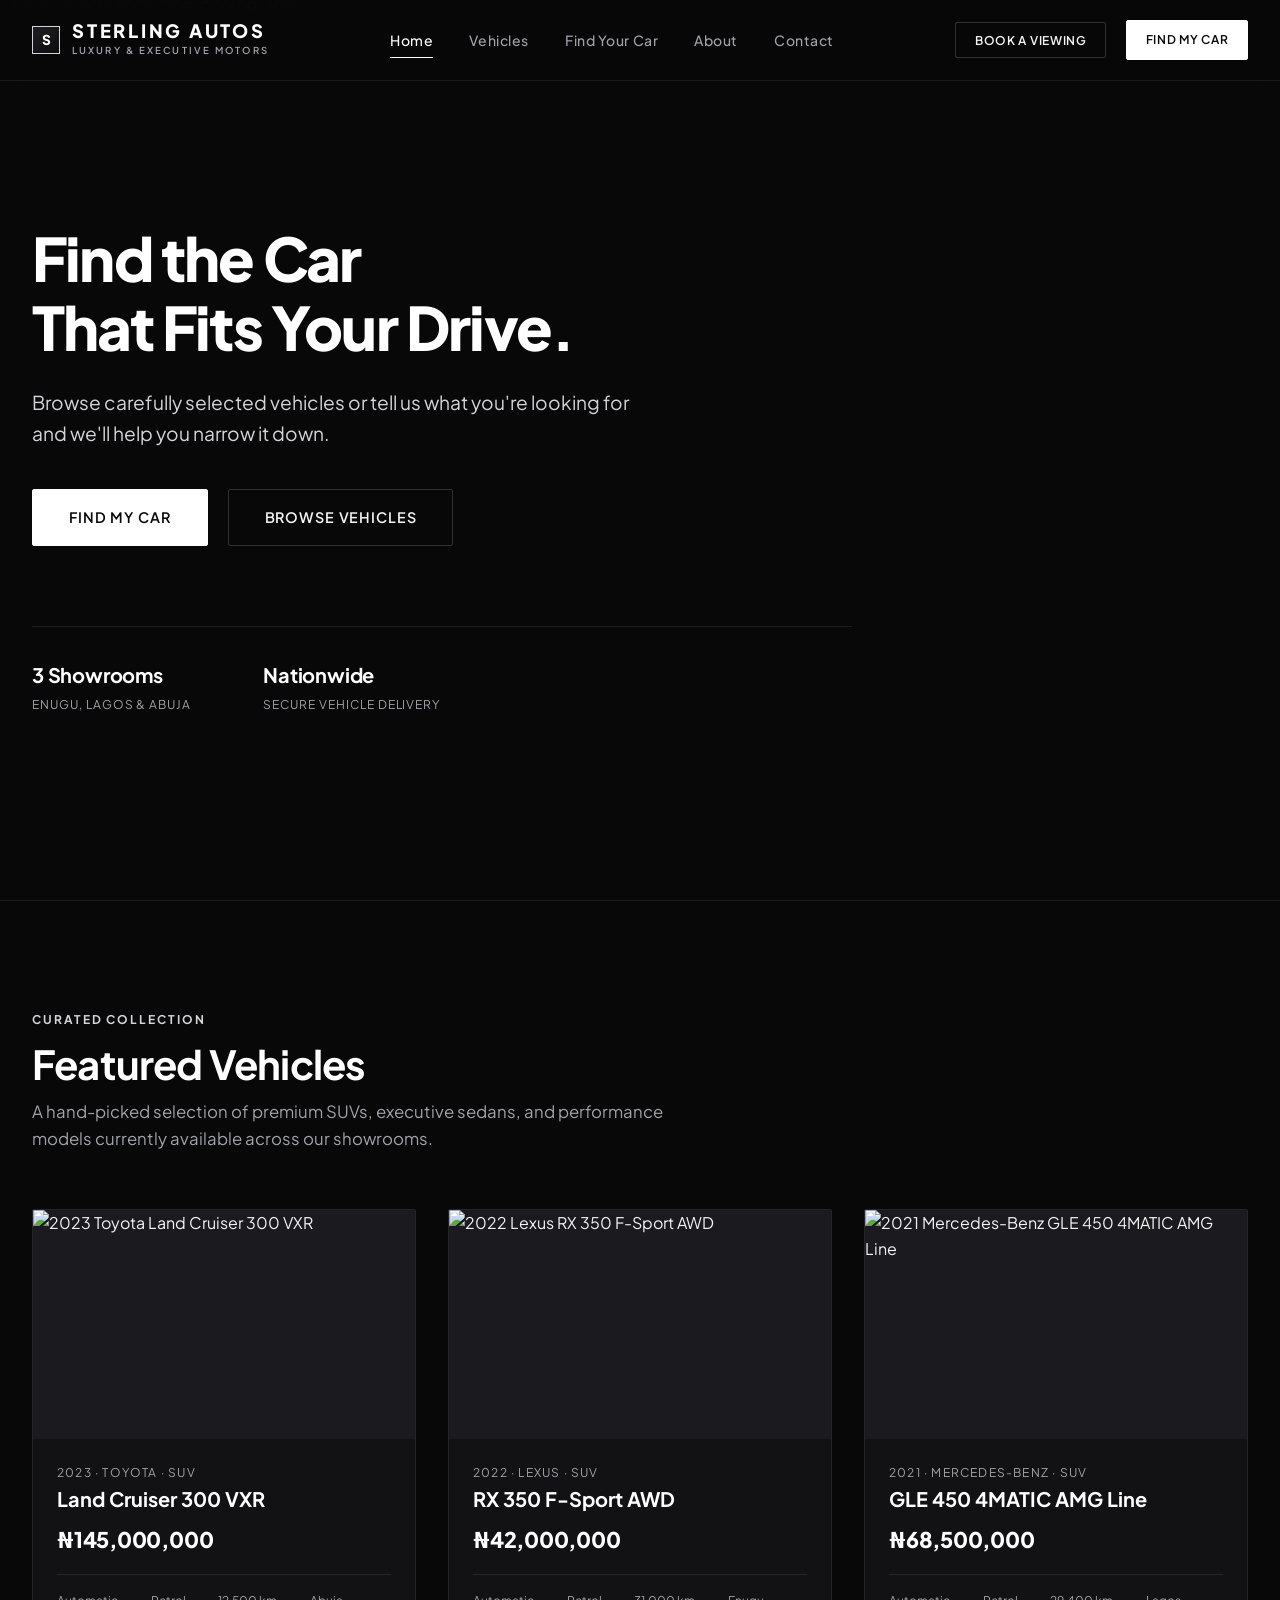
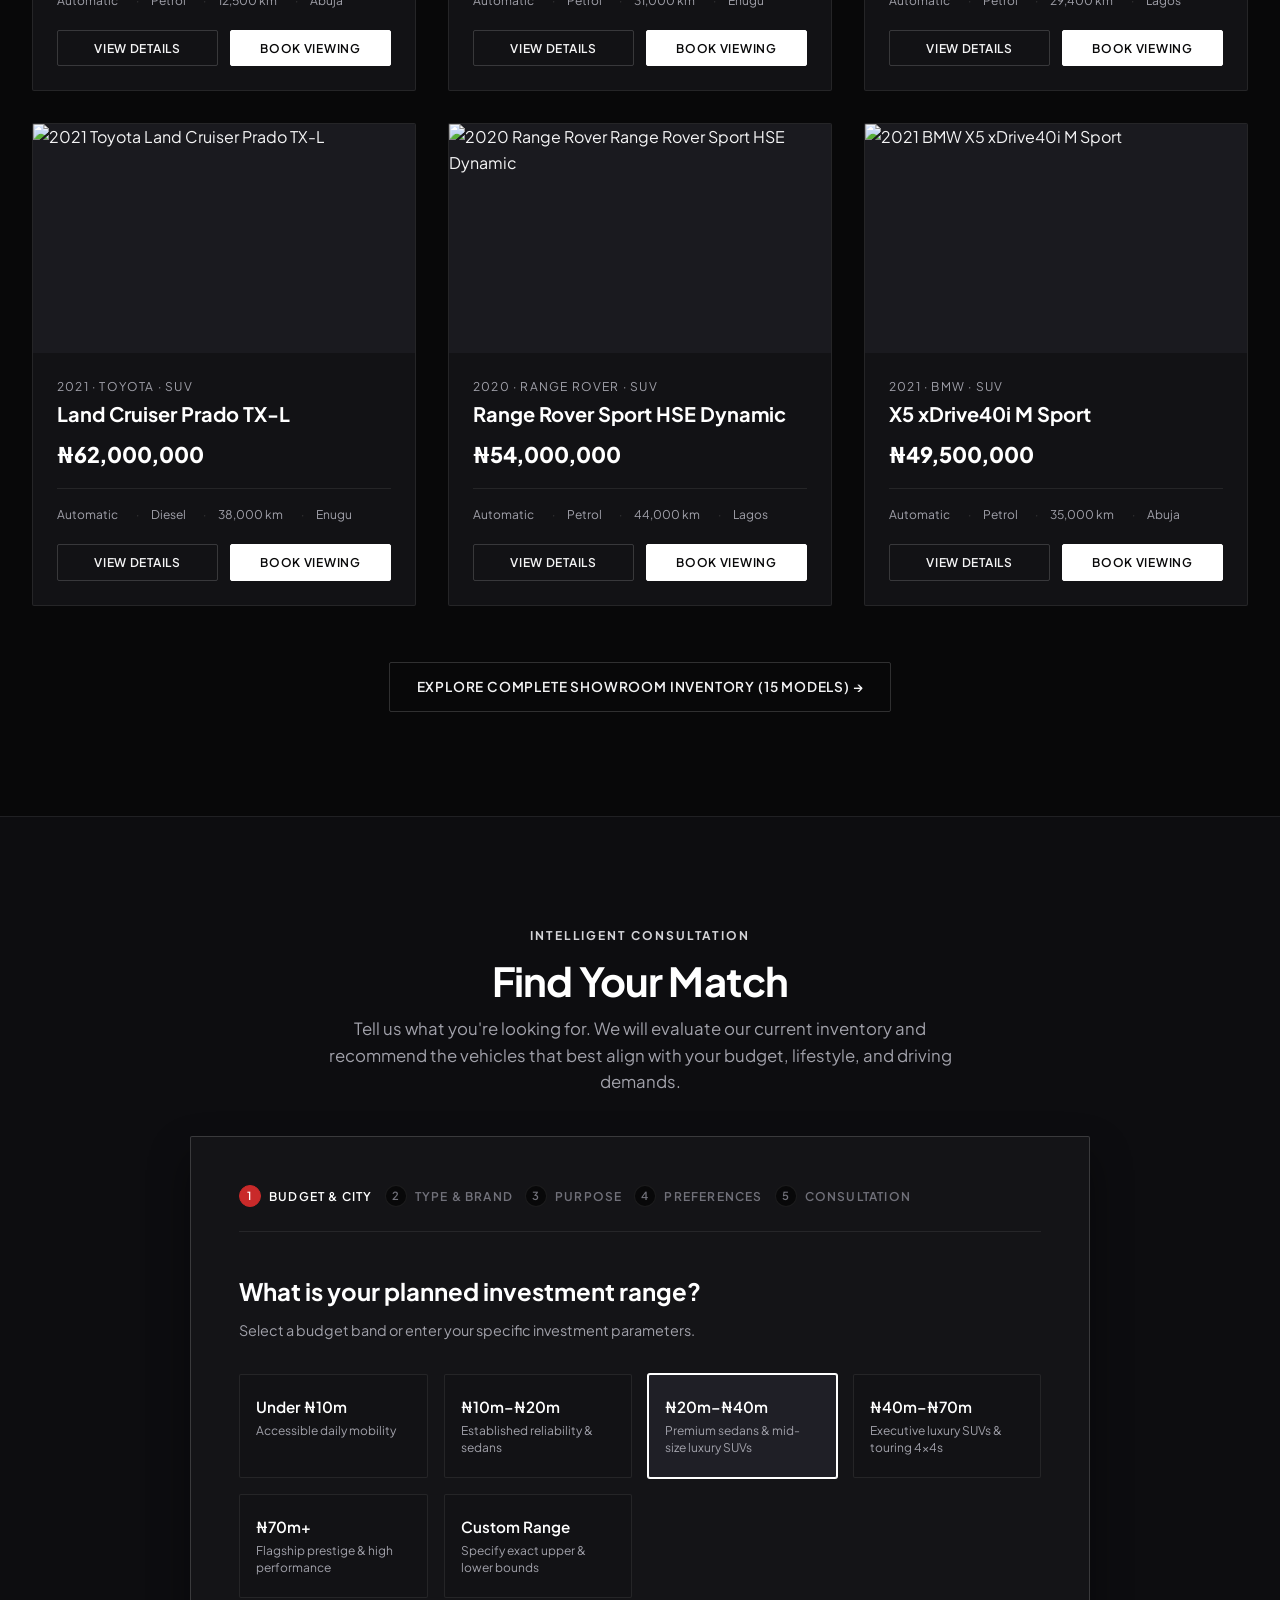
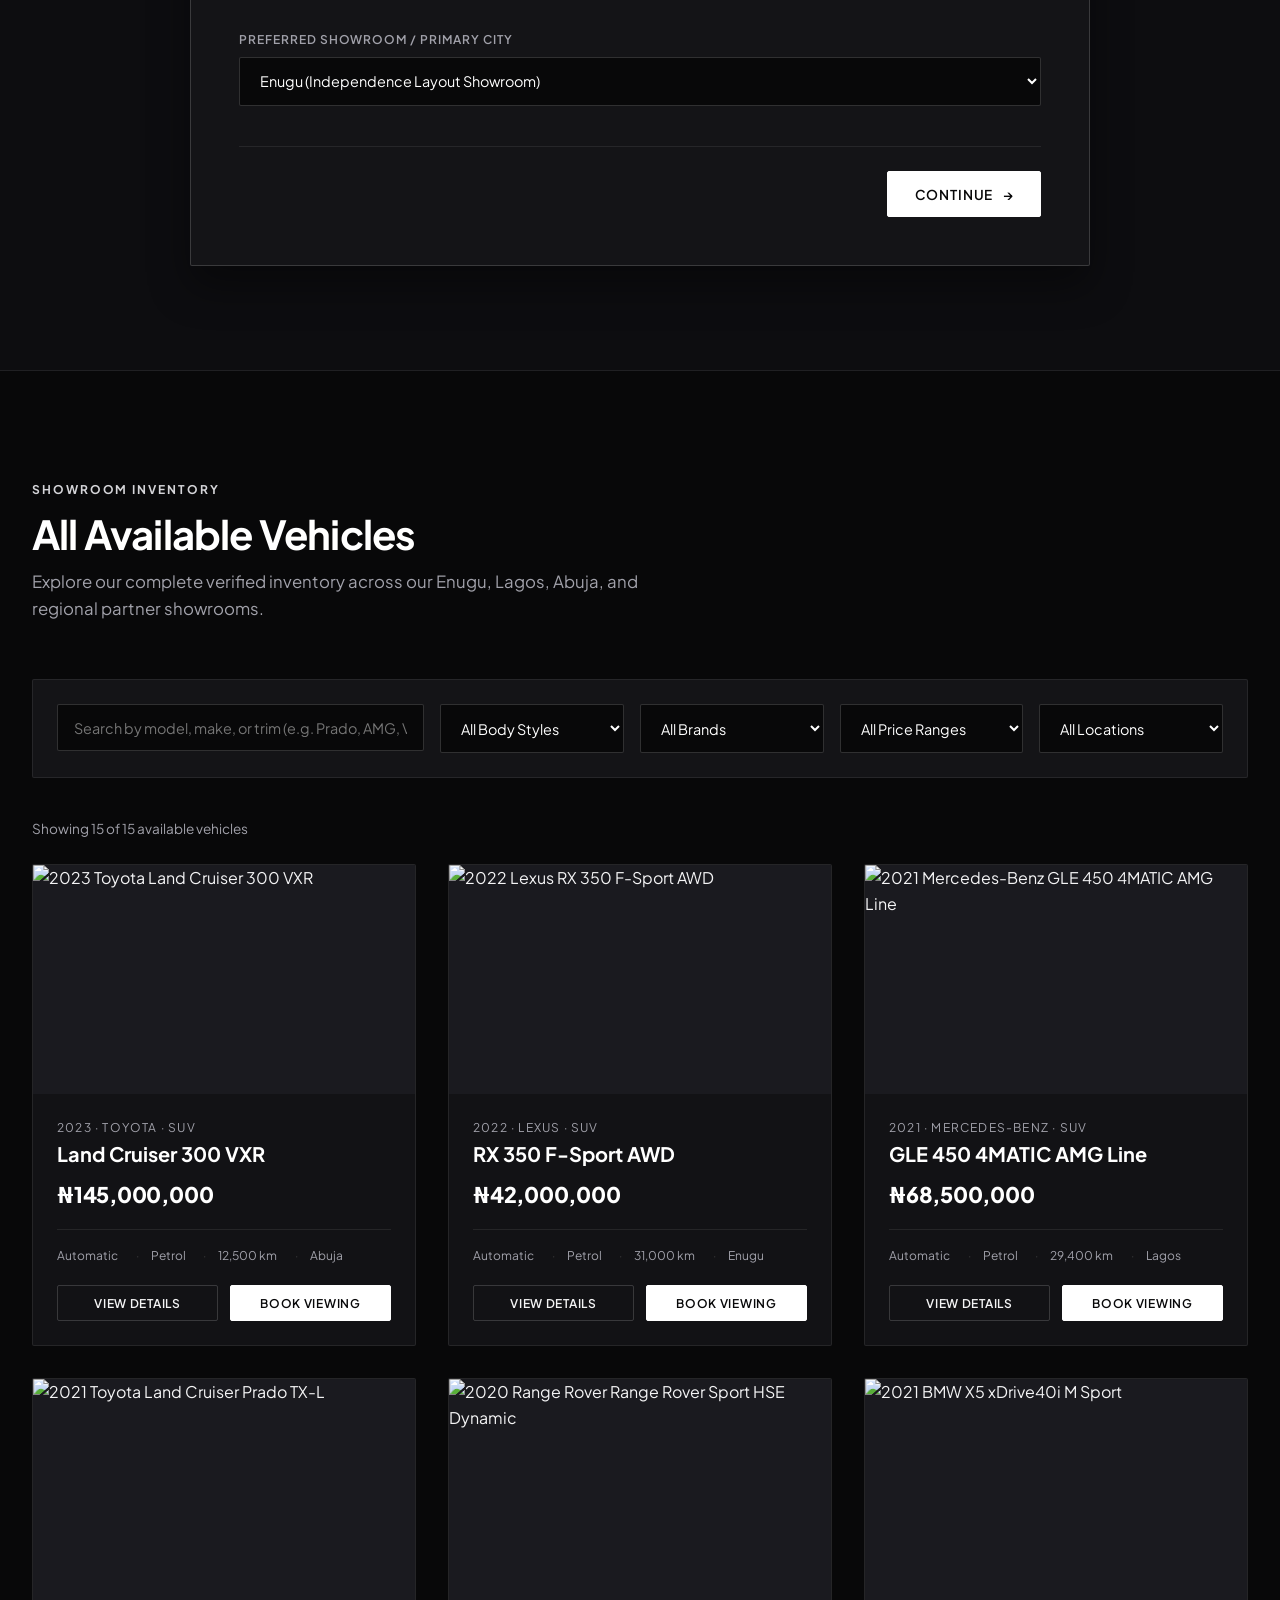
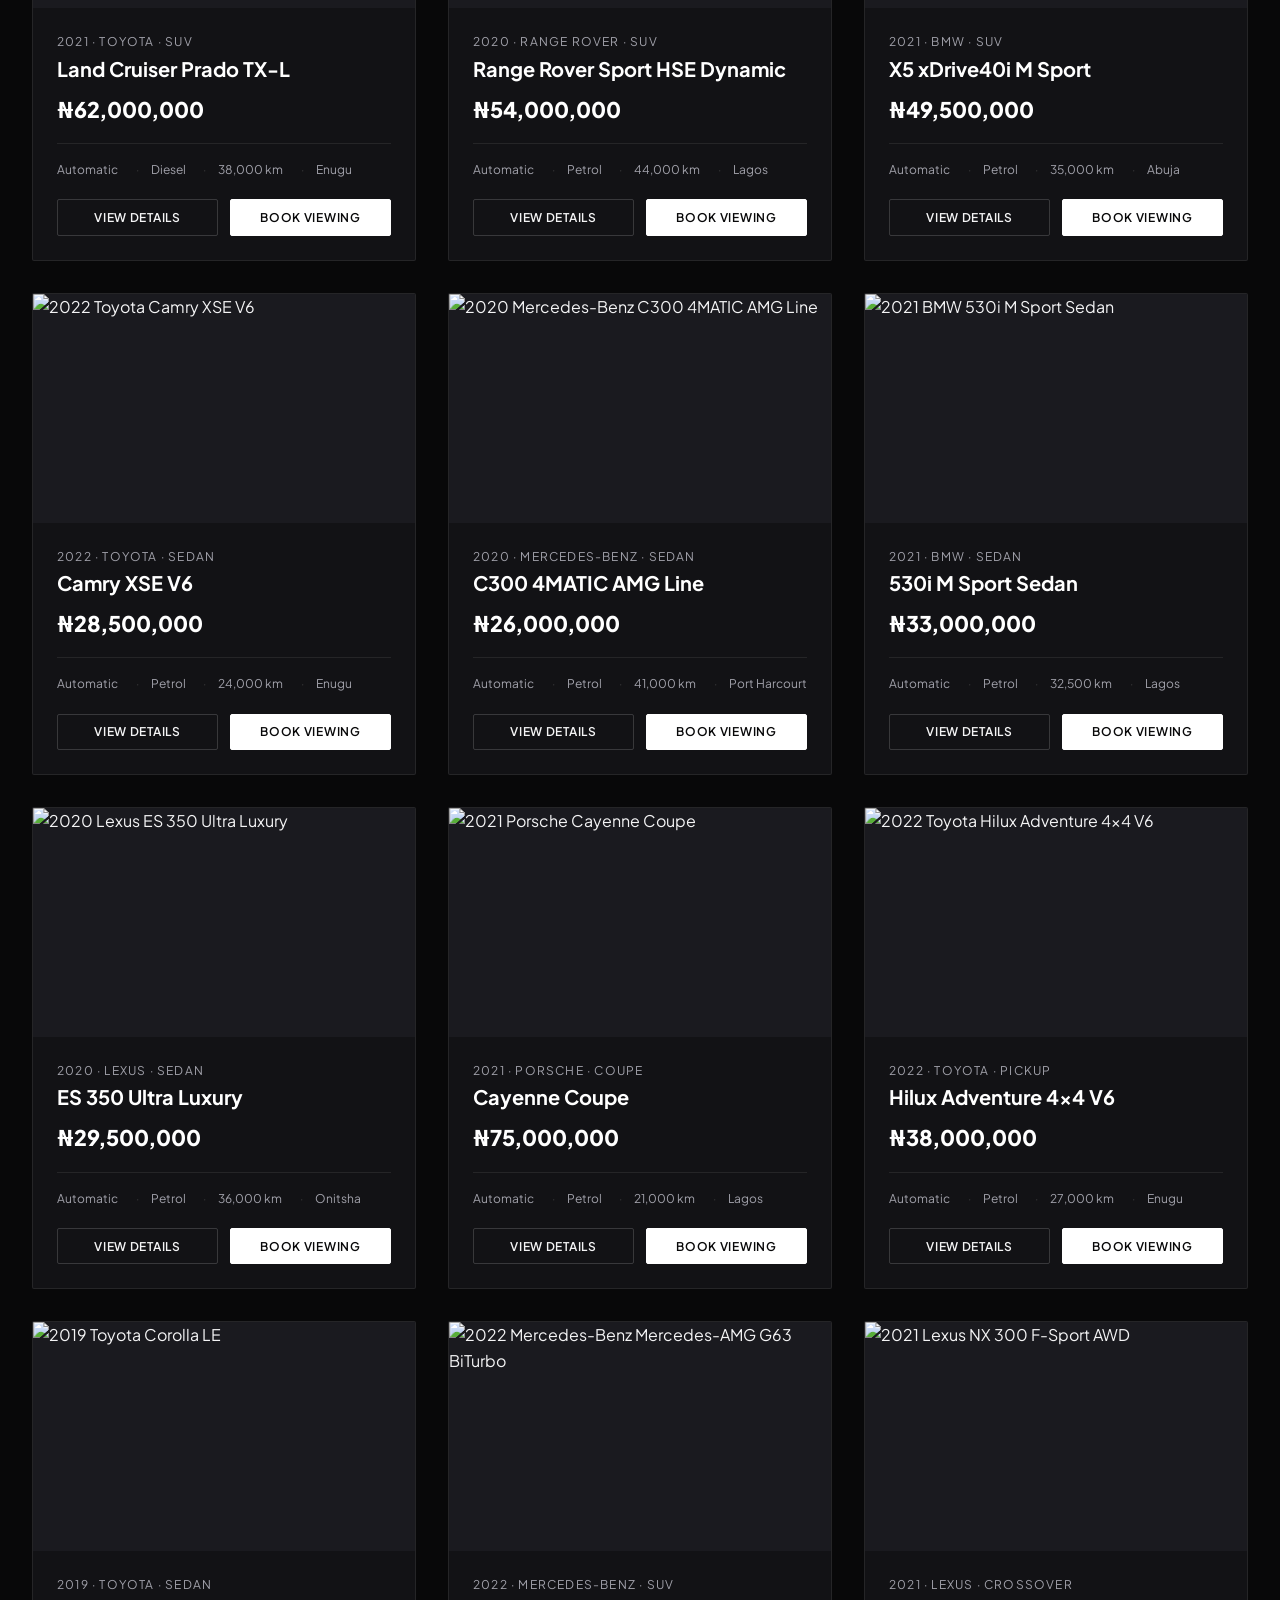
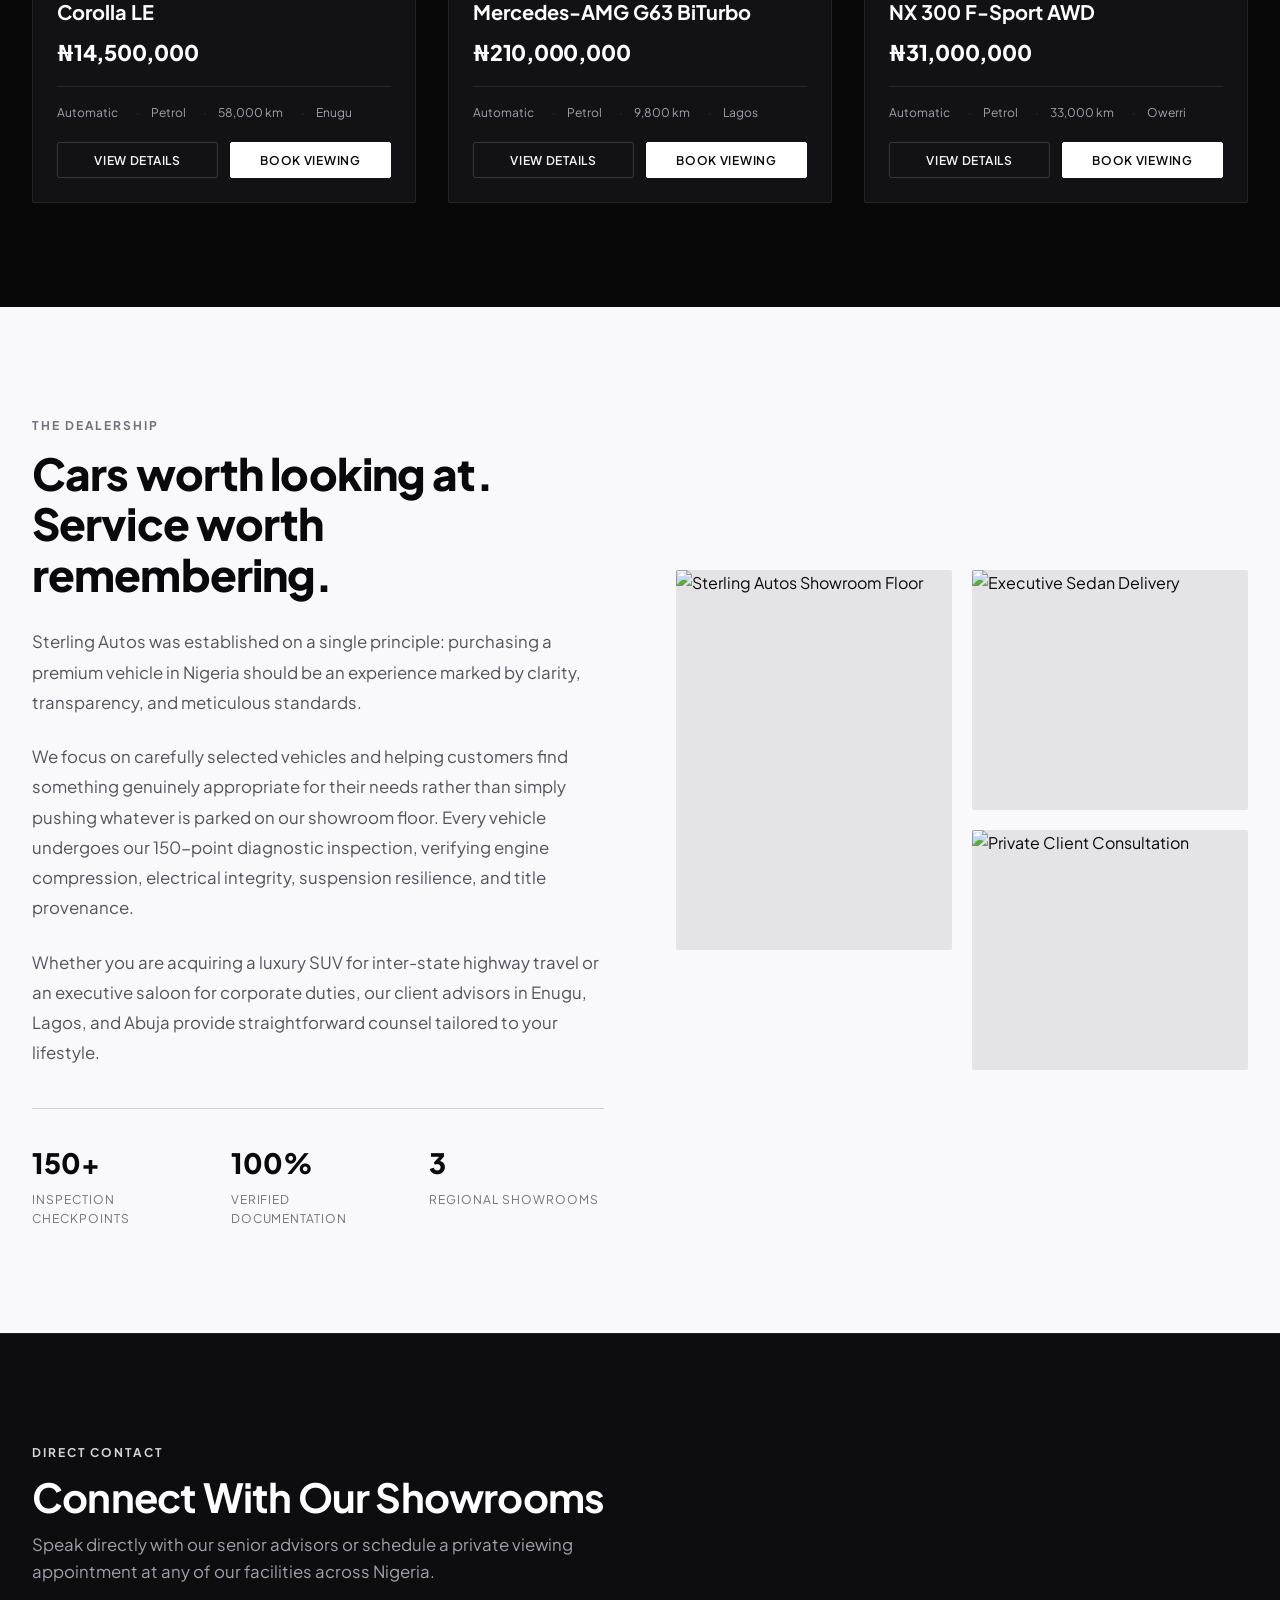
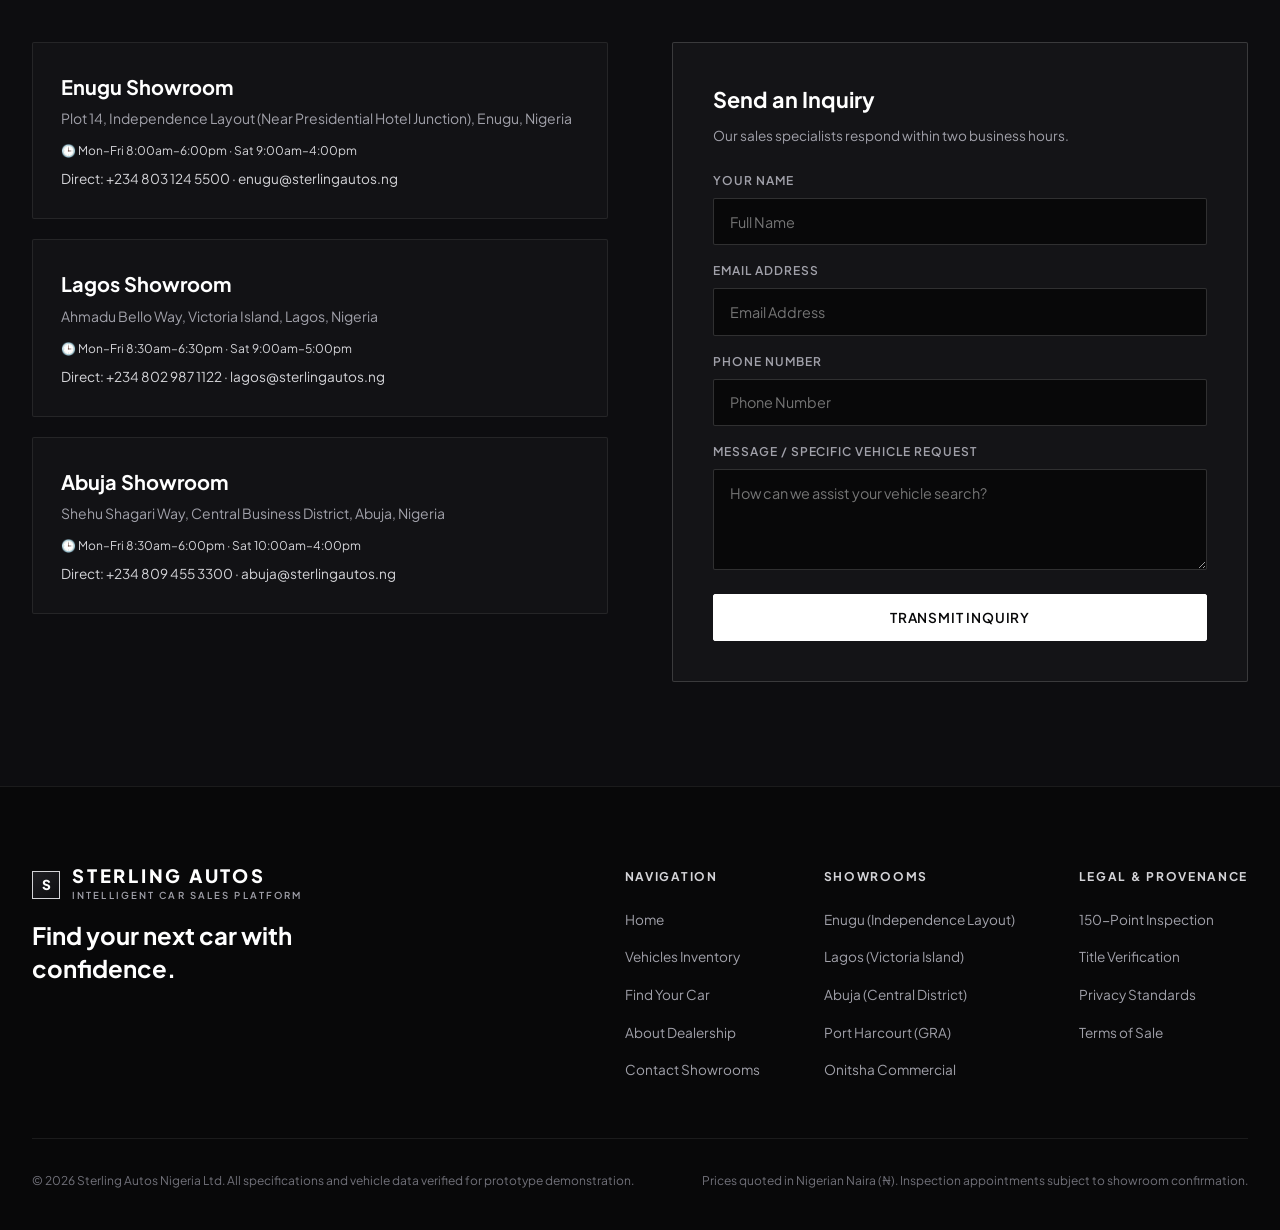
==== commit 7a8a4c1b: "Remove inspector trigger and drawer, update hero line reveal animation, eliminate all other animatio" ====
--- a/index.html
+++ b/index.html
@@ -70,8 +70,8 @@
       <div class="container">
         <div class="hero-content">
           <h1 class="hero-headline" aria-label="Find the Car That Fits Your Drive.">
-            <span class="hero-line"><span class="hero-word">Find</span> <span class="hero-word">the</span> <span class="hero-word">Car</span></span>
-            <span class="hero-line"><span class="hero-word">That</span> <span class="hero-word">Fits</span> <span class="hero-word text-sheen">Your Drive.</span></span>
+            <span class="hero-title-line"><span class="hero-title-text">Find the Car</span></span>
+            <span class="hero-title-line"><span class="hero-title-text">That Fits Your Drive.</span></span>
           </h1>
           <p class="hero-subtext">
             Browse carefully selected vehicles or tell us what you're looking for and we'll help you narrow it down.
@@ -883,58 +883,7 @@
     </div>
   </div>
 
-  <!-- =======================================================================
-       13. TECHNICAL AUDIT INSPECTOR (DISCREET SIDE DRAWER)
-       Shows evaluators the sequential 3-agent pipeline without polluting customer UI
-       ======================================================================= -->
-  <button class="pipeline-inspector-trigger" id="inspectorTrigger" title="Inspect Automated Sales Workflow Pipeline Telemetry">
-    <span>⚡</span>
-    <span>Sales Workflow Architecture</span>
-  </button>
-
-  <aside class="pipeline-inspector-drawer" id="inspectorDrawer">
-    <div class="inspector-header">
-      <div>
-        <div class="inspector-title">Automated Sales Pipeline</div>
-        <div style="font-size: 0.7rem; color: var(--metallic-silver); margin-top: 2px;">
-          Sequential 3-Agent Execution Telemetry (<span id="inspectorExecTime">0ms</span>)
-        </div>
-      </div>
-      <button id="closeInspectorBtn" style="color: #fff; font-size: 1.25rem;">✕</button>
-    </div>
-
-    <div class="inspector-body">
-      <!-- Stage 1 -->
-      <div class="inspector-stage">
-        <div class="inspector-stage-tag">Stage 1 (Agent 1)</div>
-        <div class="inspector-stage-title">Requirement Analysis & Profile Extraction</div>
-        <p style="font-size: 0.75rem; color: #a1a1aa; margin-bottom: 0.5rem;">
-          Normalizes raw form inputs, bounds budget in Naira, determines driver lifestyle persona and weighted priority vectors.
-        </p>
-        <pre class="inspector-code" id="inspectorStage1Code">// Awaiting customer submission...</pre>
-      </div>
-
-      <!-- Stage 2 -->
-      <div class="inspector-stage">
-        <div class="inspector-stage-tag">Stage 2 (Agent 2)</div>
-        <div class="inspector-stage-title">Inventory Multi-Factor Scoring & Reasoning</div>
-        <p style="font-size: 0.75rem; color: #a1a1aa; margin-bottom: 0.5rem;">
-          Evaluates all 15 inventory models across 6 genuine mathematical fitness pillars and synthesizes contextual "Why it fits" justifications.
-        </p>
-        <pre class="inspector-code" id="inspectorStage2Code">// Awaiting customer submission...</pre>
-      </div>
-
-      <!-- Stage 3 -->
-      <div class="inspector-stage">
-        <div class="inspector-stage-tag">Stage 3 (Agent 3)</div>
-        <div class="inspector-stage-title">Personalized Follow-Up & Concierge Synthesis</div>
-        <p style="font-size: 0.75rem; color: #a1a1aa; margin-bottom: 0.5rem;">
-          Assigns local showroom senior advisor, drafts bespoke executive letter referencing exact customer criteria, and composes one-click inquiry drafts.
-        </p>
-        <pre class="inspector-code" id="inspectorStage3Code">// Awaiting customer submission...</pre>
-      </div>
-    </div>
-  </aside>
+
 
   <!-- Script Modules -->
   <script src="js/vehicles-data.js"></script>
--- a/css/styles.css
+++ b/css/styles.css
@@ -336,20 +336,7 @@
   border: 1px solid var(--text-pure-white);
 }
 
-.btn-primary::before {
-  content: '';
-  position: absolute;
-  top: 0;
-  left: -120%;
-  width: 100%;
-  height: 100%;
-  background: linear-gradient(90deg, transparent, rgba(255, 255, 255, 0.45), transparent);
-  transition: left 0.7s cubic-bezier(0.16, 1, 0.3, 1);
-}
-
-.btn-primary:hover::before {
-  left: 120%;
-}
+
 
 .btn:hover {
   transform: translateY(-2px);
@@ -475,61 +462,36 @@
   margin-bottom: 1.5rem;
 }
 
-.hero-line {
+.hero-title-line {
   display: block;
   overflow: hidden;
-  padding-bottom: 6px;
-}
-
-.hero-word {
-  display: inline-block;
-  transform: translateY(115%) rotate(1.5deg);
+  padding-bottom: 4px;
+}
+
+.hero-title-text {
+  display: block;
   opacity: 0;
-  animation: heroWordEntrance 0.85s cubic-bezier(0.16, 1, 0.3, 1) forwards;
+  transform: translateY(105%);
+  animation: heroLineRise 0.9s cubic-bezier(0.16, 1, 0.3, 1) forwards;
   will-change: transform, opacity;
 }
 
-.hero-line:nth-child(1) .hero-word:nth-child(1) { animation-delay: 0.12s; }
-.hero-line:nth-child(1) .hero-word:nth-child(2) { animation-delay: 0.22s; }
-.hero-line:nth-child(1) .hero-word:nth-child(3) { animation-delay: 0.32s; }
-.hero-line:nth-child(2) .hero-word:nth-child(1) { animation-delay: 0.44s; }
-.hero-line:nth-child(2) .hero-word:nth-child(2) { animation-delay: 0.54s; }
-.hero-line:nth-child(2) .hero-word:nth-child(3) { animation-delay: 0.64s; }
-
-@keyframes heroWordEntrance {
+.hero-title-line:nth-child(1) .hero-title-text {
+  animation-delay: 0.15s;
+}
+
+.hero-title-line:nth-child(2) .hero-title-text {
+  animation-delay: 0.35s;
+}
+
+@keyframes heroLineRise {
   0% {
-    transform: translateY(115%) rotate(2deg);
     opacity: 0;
+    transform: translateY(105%);
   }
   100% {
-    transform: translateY(0) rotate(0deg);
     opacity: 1;
-  }
-}
-
-/* Metallic Light Sheen Sweep */
-.text-sheen {
-  background: linear-gradient(
-    110deg,
-    #ffffff 20%,
-    #a1a1aa 40%,
-    #ffffff 50%,
-    #e4e4e7 60%,
-    #ffffff 80%
-  );
-  background-size: 200% auto;
-  color: #fff;
-  -webkit-background-clip: text;
-  -webkit-text-fill-color: transparent;
-  animation: sheenAnimation 5s ease-in-out infinite;
-}
-
-@keyframes sheenAnimation {
-  0%, 60% {
-    background-position: 200% center;
-  }
-  100% {
-    background-position: -200% center;
+    transform: translateY(0);
   }
 }
 
@@ -539,9 +501,6 @@
   line-height: 1.6;
   max-width: 620px;
   margin-bottom: 2.5rem;
-  opacity: 0;
-  transform: translateY(18px);
-  animation: heroFadeUp 0.8s cubic-bezier(0.16, 1, 0.3, 1) forwards 0.75s;
 }
 
 .hero-cta-group {
@@ -549,12 +508,9 @@
   align-items: center;
   gap: 1.25rem;
   flex-wrap: wrap;
-  opacity: 0;
-  transform: translateY(18px);
-  animation: heroFadeUp 0.8s cubic-bezier(0.16, 1, 0.3, 1) forwards 0.9s;
-}
-
-/* Trust Bar with Stagger Entrance */
+}
+
+/* Trust Bar */
 .trust-strip {
   position: relative;
   z-index: 3;
@@ -564,16 +520,6 @@
   display: flex;
   gap: 4.5rem;
   flex-wrap: wrap;
-  opacity: 0;
-  transform: translateY(18px);
-  animation: heroFadeUp 0.8s cubic-bezier(0.16, 1, 0.3, 1) forwards 1.05s;
-}
-
-@keyframes heroFadeUp {
-  to {
-    opacity: 1;
-    transform: translateY(0);
-  }
 }
 
 /* Hero Slider Nav Controls */
@@ -613,7 +559,7 @@
   gap: 2rem;
 }
 
-/* Vehicle Card with Interactive Spotlight & Lift */
+/* Vehicle Card */
 .vehicle-card {
   background-color: var(--bg-card);
   border: 1px solid var(--border-subtle);
@@ -621,35 +567,12 @@
   overflow: hidden;
   display: flex;
   flex-direction: column;
-  transition: transform 0.4s cubic-bezier(0.16, 1, 0.3, 1), 
-              border-color 0.4s cubic-bezier(0.16, 1, 0.3, 1), 
-              box-shadow 0.4s cubic-bezier(0.16, 1, 0.3, 1);
+  transition: border-color var(--transition-fast);
   position: relative;
 }
 
-.vehicle-card::before {
-  content: '';
-  position: absolute;
-  top: var(--card-mouse-y, -300px);
-  left: var(--card-mouse-x, -300px);
-  width: 400px;
-  height: 400px;
-  background: radial-gradient(circle, rgba(255, 255, 255, 0.08) 0%, rgba(255, 255, 255, 0.02) 40%, transparent 70%);
-  transform: translate(-50%, -50%);
-  pointer-events: none;
-  opacity: 0;
-  transition: opacity 0.35s ease;
-  z-index: 4;
-}
-
-.vehicle-card:hover::before {
-  opacity: 1;
-}
-
 .vehicle-card:hover {
-  transform: translateY(-8px) scale(1.008);
-  border-color: rgba(255, 255, 255, 0.32);
-  box-shadow: 0 24px 50px rgba(0, 0, 0, 0.8), 0 0 0 1px rgba(255, 255, 255, 0.08);
+  border-color: var(--border-strong);
 }
 
 .vehicle-card-media {
@@ -1641,118 +1564,7 @@
   text-align: center;
 }
 
-/* ==========================================================================
-   TECHNICAL AUDIT / PIPELINE INSPECTOR (COLLAPSIBLE DRAWER)
-   Reveals 3-Agent connected pipeline for technical assessment while
-   keeping customer UI 100% natural & pristine.
-   ========================================================================== */
-.pipeline-inspector-trigger {
-  position: fixed;
-  bottom: 1.5rem;
-  right: 1.5rem;
-  z-index: 90;
-  background: rgba(14, 14, 18, 0.95);
-  border: 1px solid var(--border-strong);
-  color: var(--metallic-silver);
-  padding: 0.55rem 1.15rem;
-  border-radius: var(--radius-xs);
-  font-size: 0.725rem;
-  font-weight: 600;
-  letter-spacing: 0.08em;
-  text-transform: uppercase;
-  display: flex;
-  align-items: center;
-  gap: 0.5rem;
-  box-shadow: 0 8px 24px rgba(0, 0, 0, 0.6);
-  backdrop-filter: blur(8px);
-  transition: all var(--transition-fast);
-}
-
-.pipeline-inspector-trigger:hover {
-  background: #222228;
-  color: var(--text-pure-white);
-  border-color: var(--text-pure-white);
-}
-
-.pipeline-inspector-drawer {
-  position: fixed;
-  top: 0;
-  right: -550px;
-  width: 520px;
-  max-width: 90vw;
-  height: 100vh;
-  background: #0d0d10;
-  border-left: 1px solid var(--border-medium);
-  z-index: 1050;
-  box-shadow: -10px 0 40px rgba(0, 0, 0, 0.8);
-  transition: right var(--transition-normal);
-  display: flex;
-  flex-direction: column;
-  overflow: hidden;
-}
-
-.pipeline-inspector-drawer.open {
-  right: 0;
-}
-
-.inspector-header {
-  padding: 1.5rem;
-  border-bottom: 1px solid var(--border-subtle);
-  display: flex;
-  align-items: center;
-  justify-content: space-between;
-}
-
-.inspector-title {
-  font-size: 0.95rem;
-  font-weight: 700;
-  letter-spacing: 0.04em;
-  color: var(--text-pure-white);
-}
-
-.inspector-body {
-  padding: 1.5rem;
-  overflow-y: auto;
-  flex-grow: 1;
-}
-
-.inspector-stage {
-  background: var(--bg-surface);
-  border: 1px solid var(--border-subtle);
-  border-radius: var(--radius-xs);
-  padding: 1.25rem;
-  margin-bottom: 1.25rem;
-}
-
-.inspector-stage-tag {
-  font-size: 0.675rem;
-  font-weight: 700;
-  letter-spacing: 0.12em;
-  text-transform: uppercase;
-  color: var(--accent-red);
-  margin-bottom: 0.35rem;
-}
-
-.inspector-stage-title {
-  font-size: 0.9rem;
-  font-weight: 700;
-  color: var(--text-pure-white);
-  margin-bottom: 0.5rem;
-}
-
-.inspector-code {
-  background: #080809;
-  border: 1px solid var(--border-subtle);
-  padding: 0.75rem;
-  font-family: monospace;
-  font-size: 0.725rem;
-  color: #a1a1aa;
-  white-space: pre-wrap;
-  word-break: break-all;
-  border-radius: var(--radius-xs);
-  max-height: 180px;
-  overflow-y: auto;
-}
+
 
 /* ==========================================================================
    RESPONSIVE DESIGN (TABLET & MOBILE)
@@ -1823,12 +1635,7 @@
   .followup-wrapper {
     padding: 1.5rem;
   }
-  .pipeline-inspector-trigger {
-    bottom: 0.75rem;
-    right: 0.75rem;
-    padding: 0.45rem 0.85rem;
-    font-size: 0.65rem;
-  }
+
 }
 
 /* ==========================================================================
@@ -1862,49 +1669,6 @@
   line-height: 1.6;
 }
 
-/* ==========================================================================
-   SCROLL REVEAL & MICRO-ANIMATION UTILITIES
-   ========================================================================== */
-.reveal-on-scroll {
-  opacity: 0;
-  transform: translateY(28px);
-  transition: opacity 0.75s cubic-bezier(0.16, 1, 0.3, 1), 
-              transform 0.75s cubic-bezier(0.16, 1, 0.3, 1);
-  will-change: opacity, transform;
-}
-
-.reveal-on-scroll.is-revealed {
-  opacity: 1;
-  transform: translateY(0);
-}
-
-.delay-100 { transition-delay: 0.1s; }
-.delay-200 { transition-delay: 0.2s; }
-.delay-300 { transition-delay: 0.3s; }
-.delay-400 { transition-delay: 0.4s; }
-
-.pulse-indicator {
-  display: inline-block;
-  width: 6px;
-  height: 6px;
-  border-radius: 50%;
-  background-color: var(--accent-red);
-  box-shadow: 0 0 0 0 rgba(201, 42, 42, 0.7);
-  animation: pulseLive 2s infinite;
-  margin-right: 6px;
-  vertical-align: middle;
-}
-
-@keyframes pulseLive {
-  0% {
-    box-shadow: 0 0 0 0 rgba(201, 42, 42, 0.7);
-  }
-  70% {
-    box-shadow: 0 0 0 8px rgba(201, 42, 42, 0);
-  }
-  100% {
-    box-shadow: 0 0 0 0 rgba(201, 42, 42, 0);
-  }
-}
-
-
+
+
+
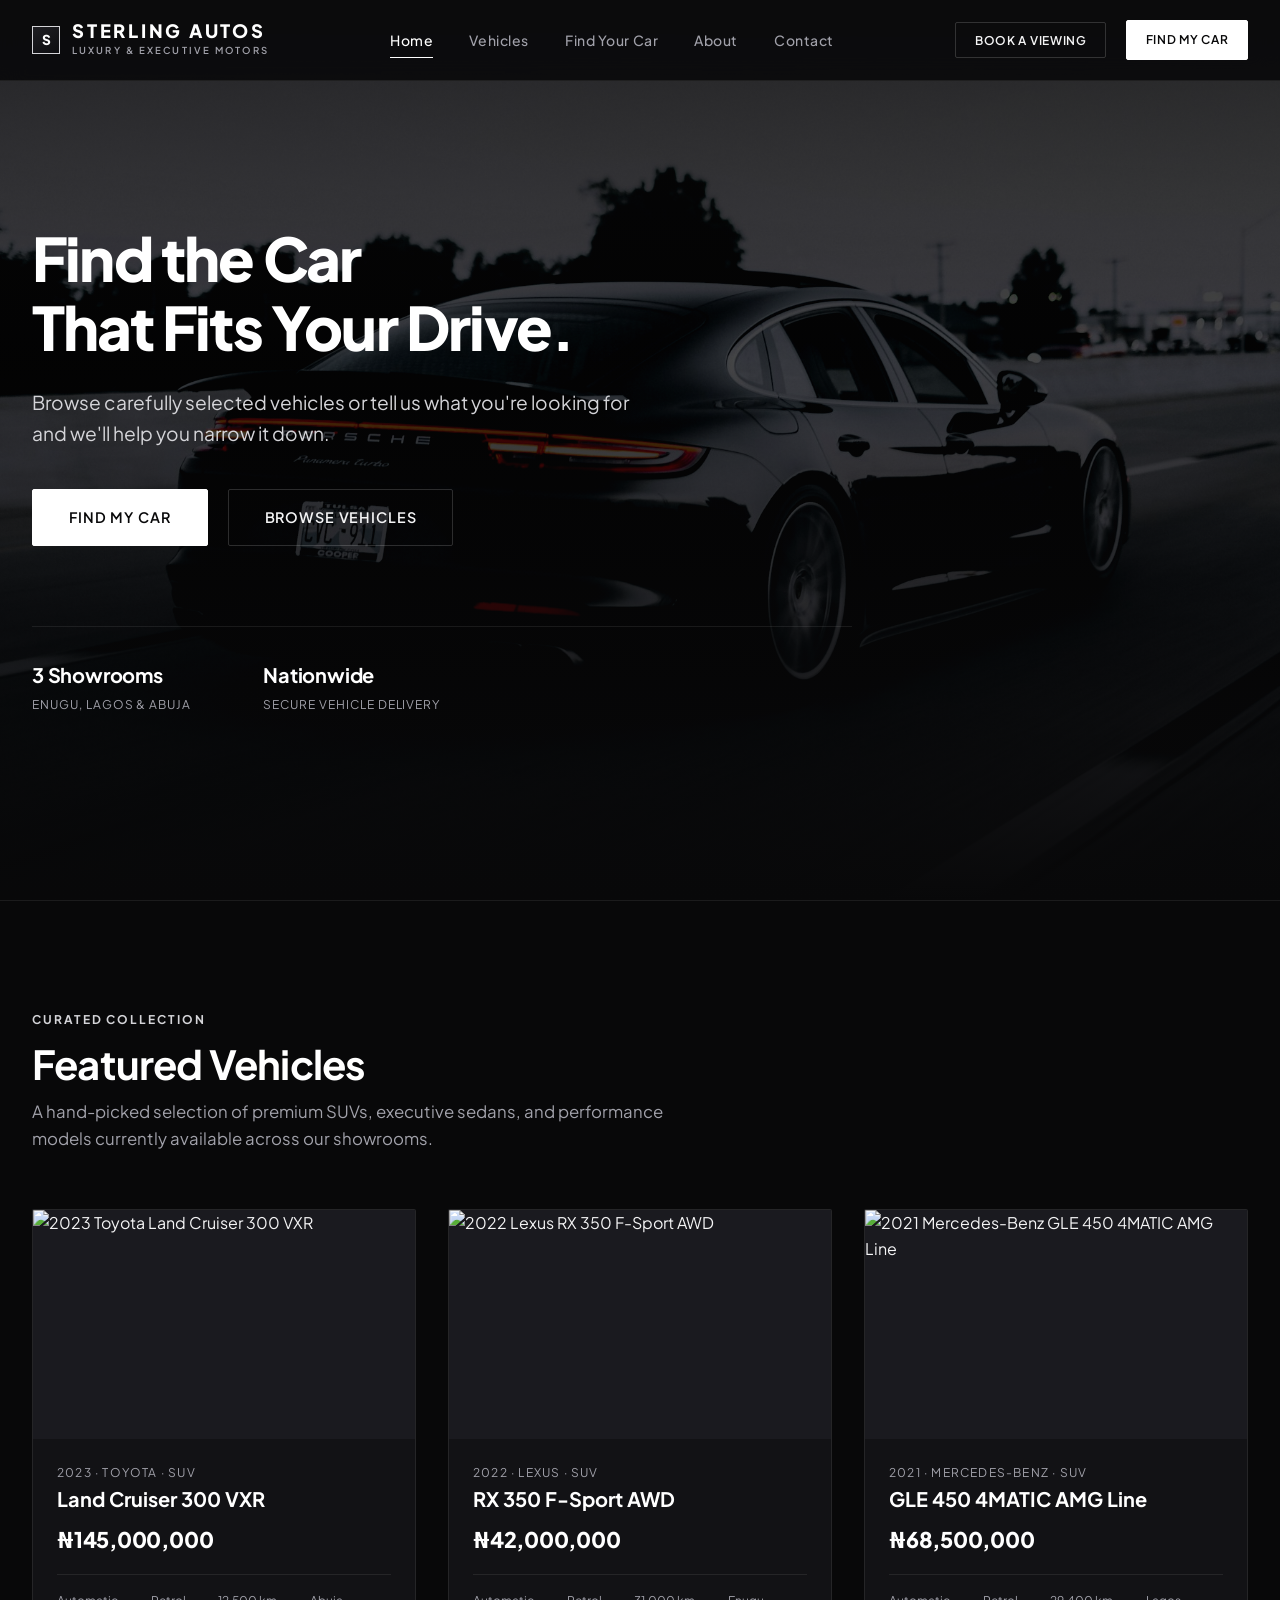
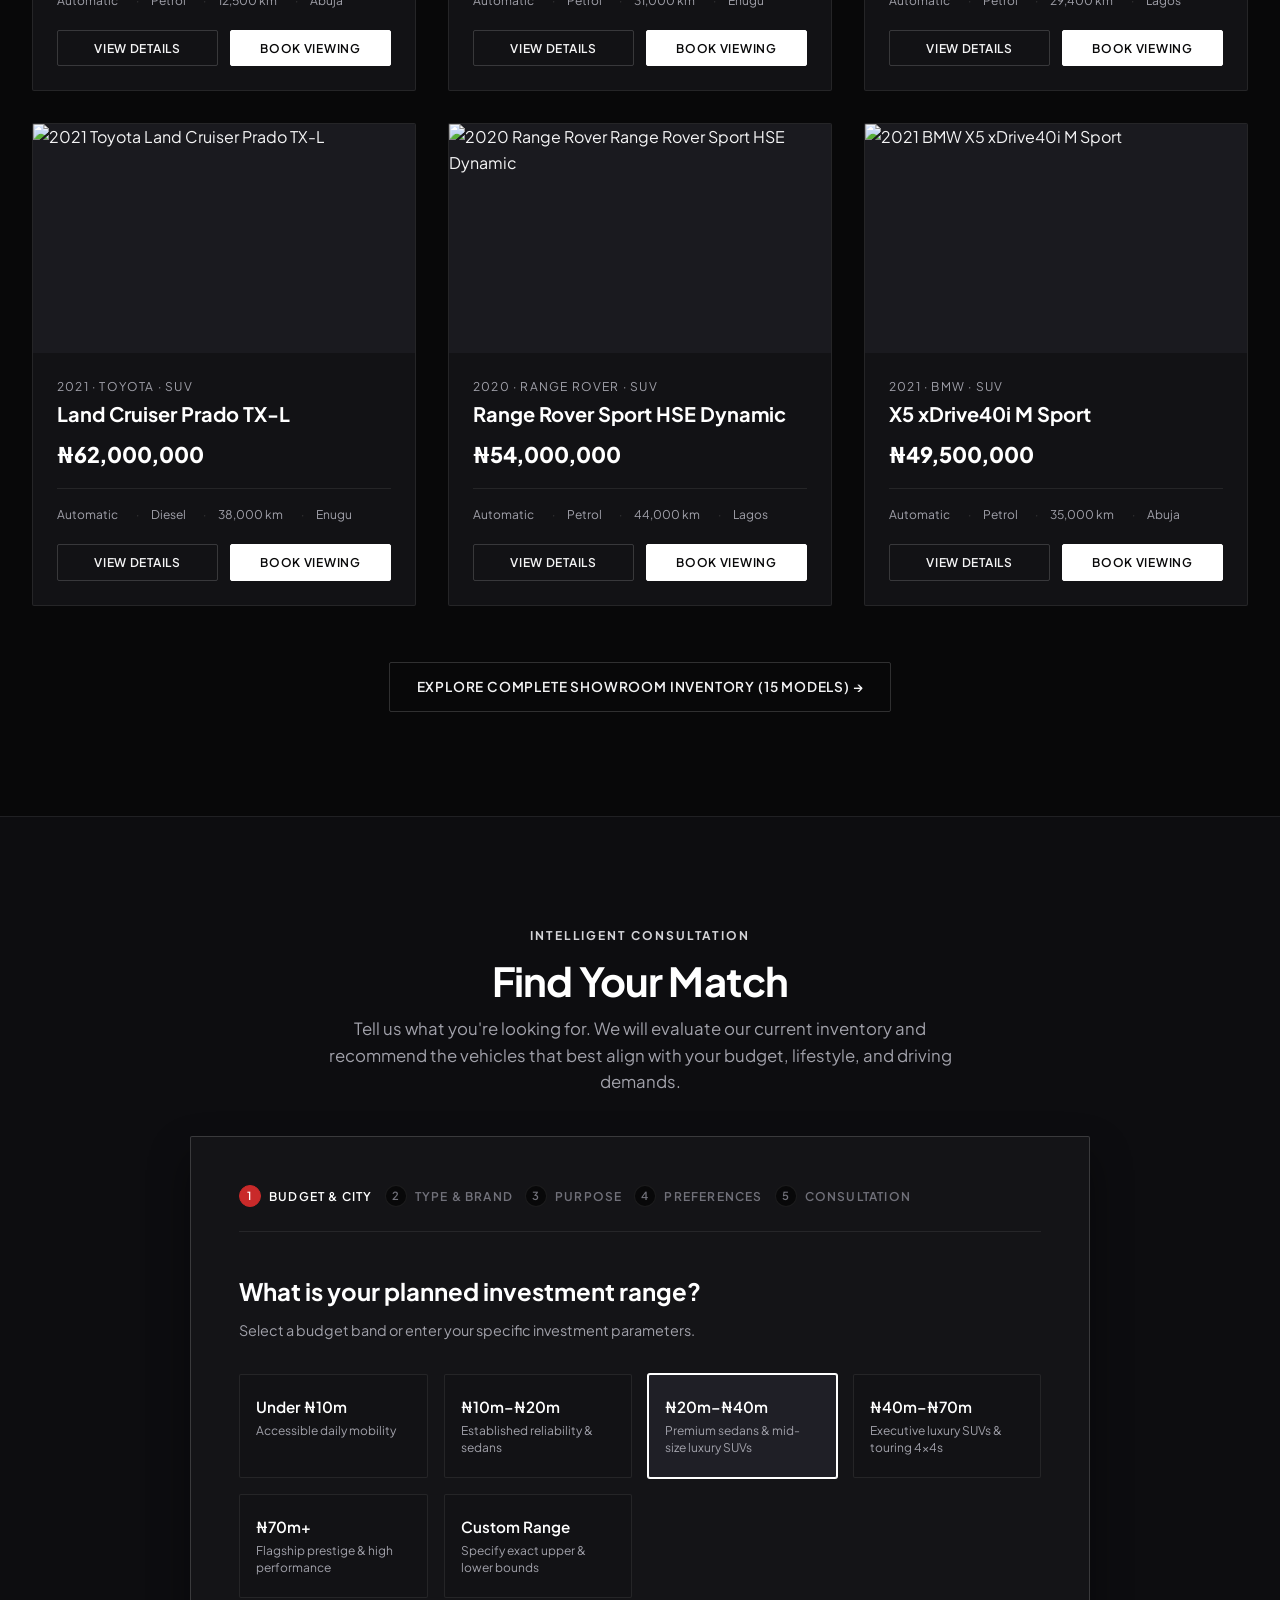
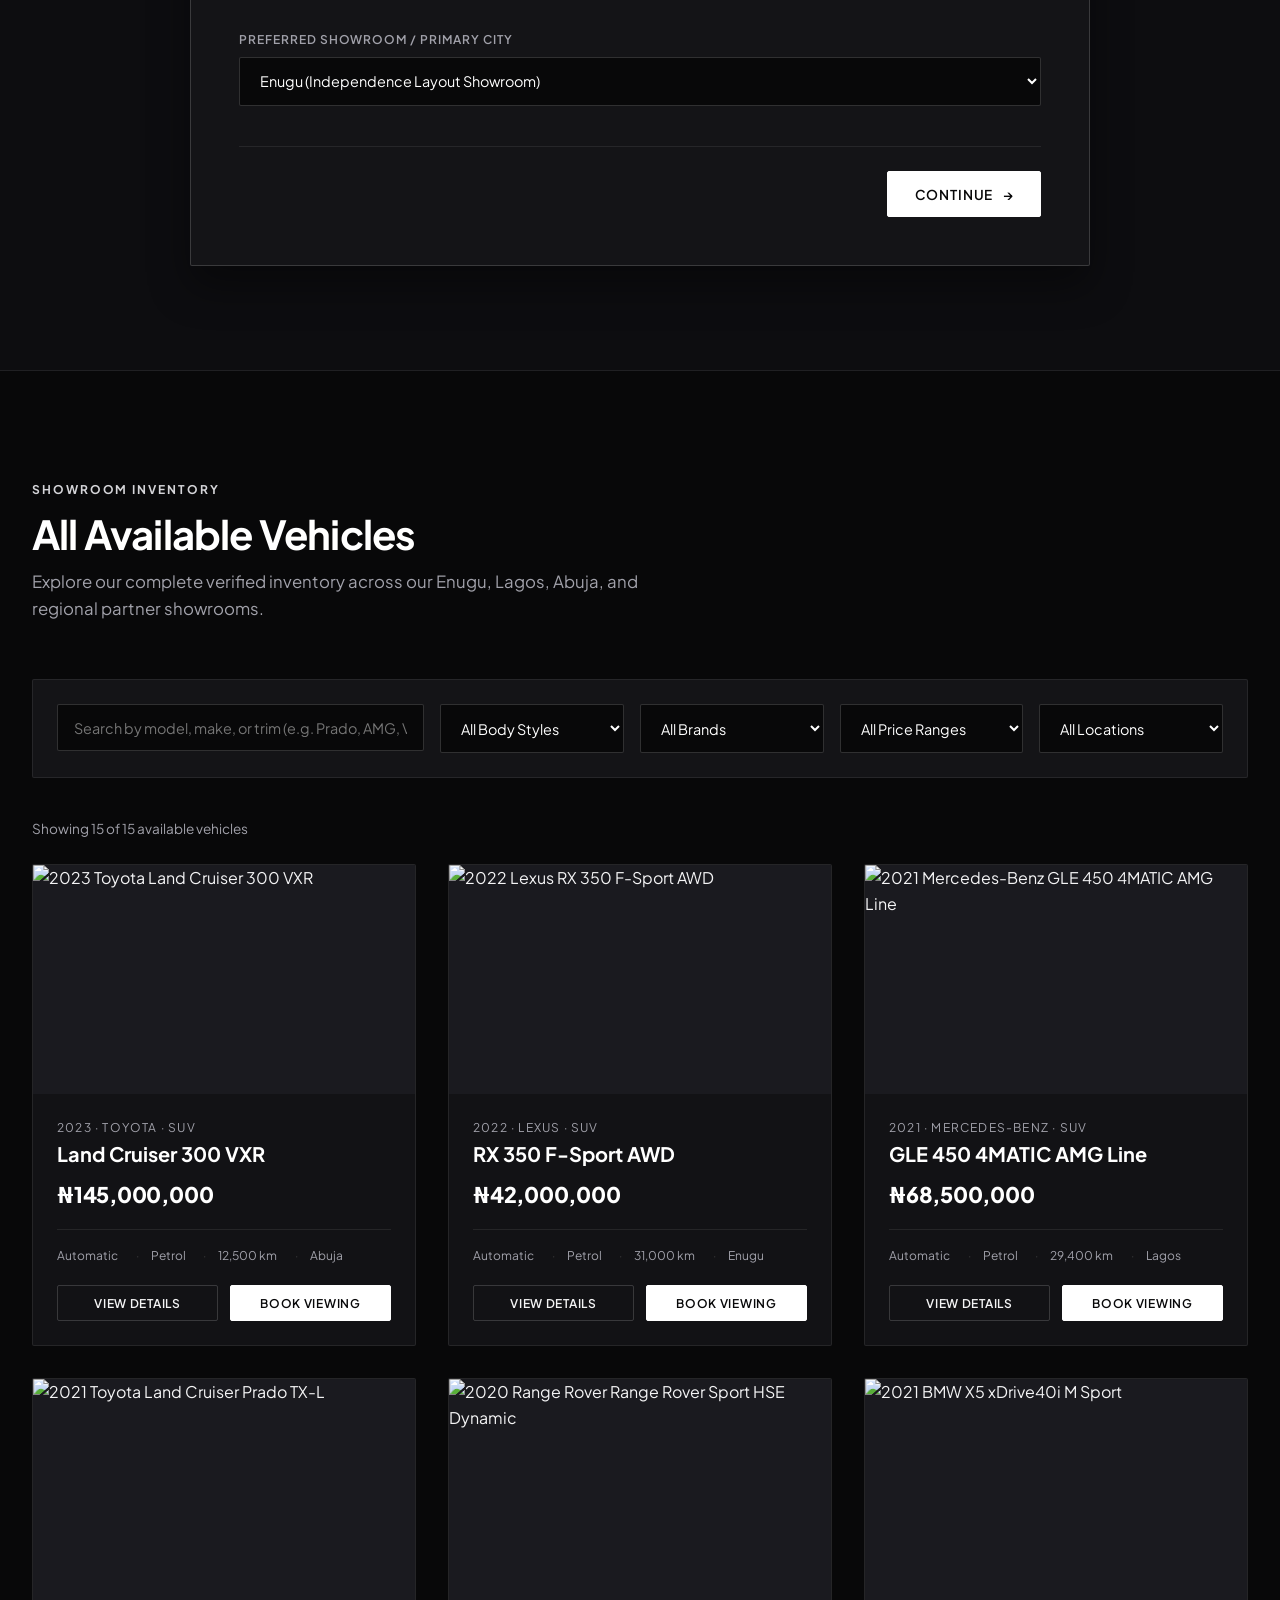
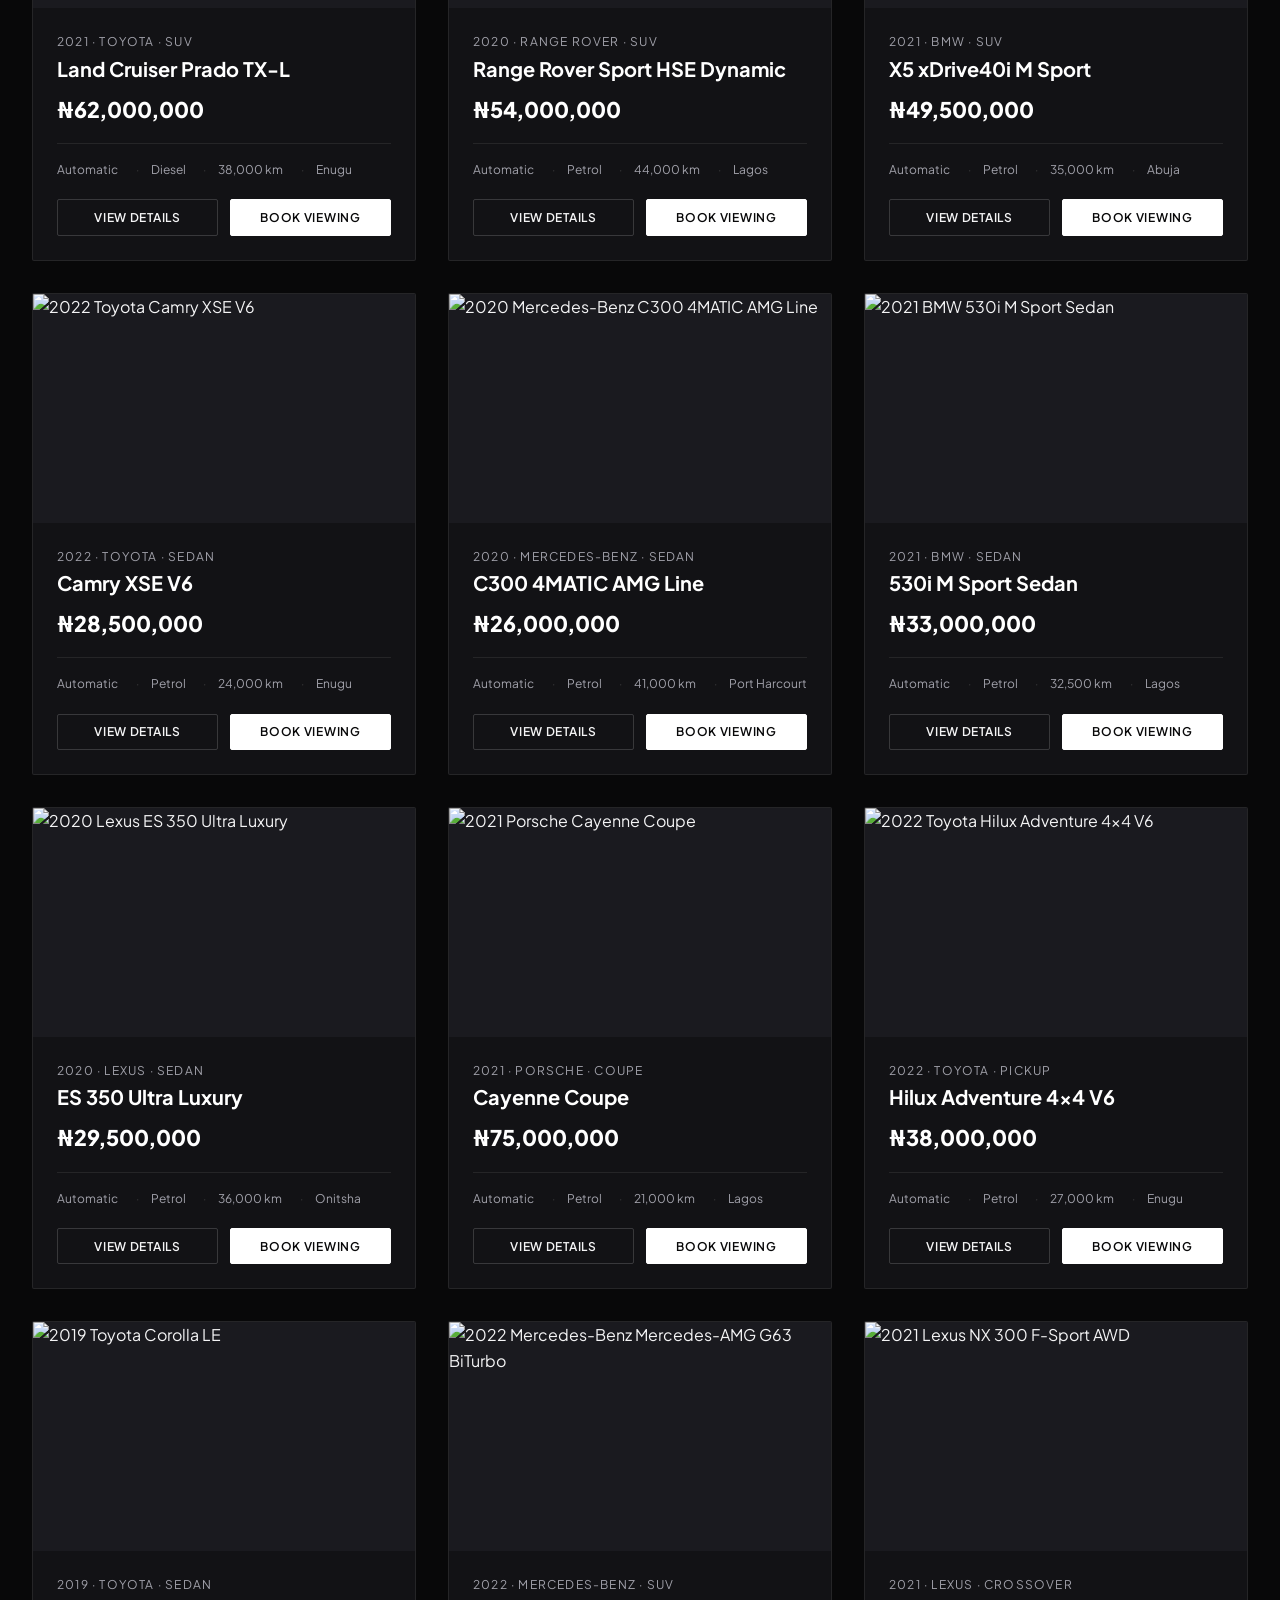
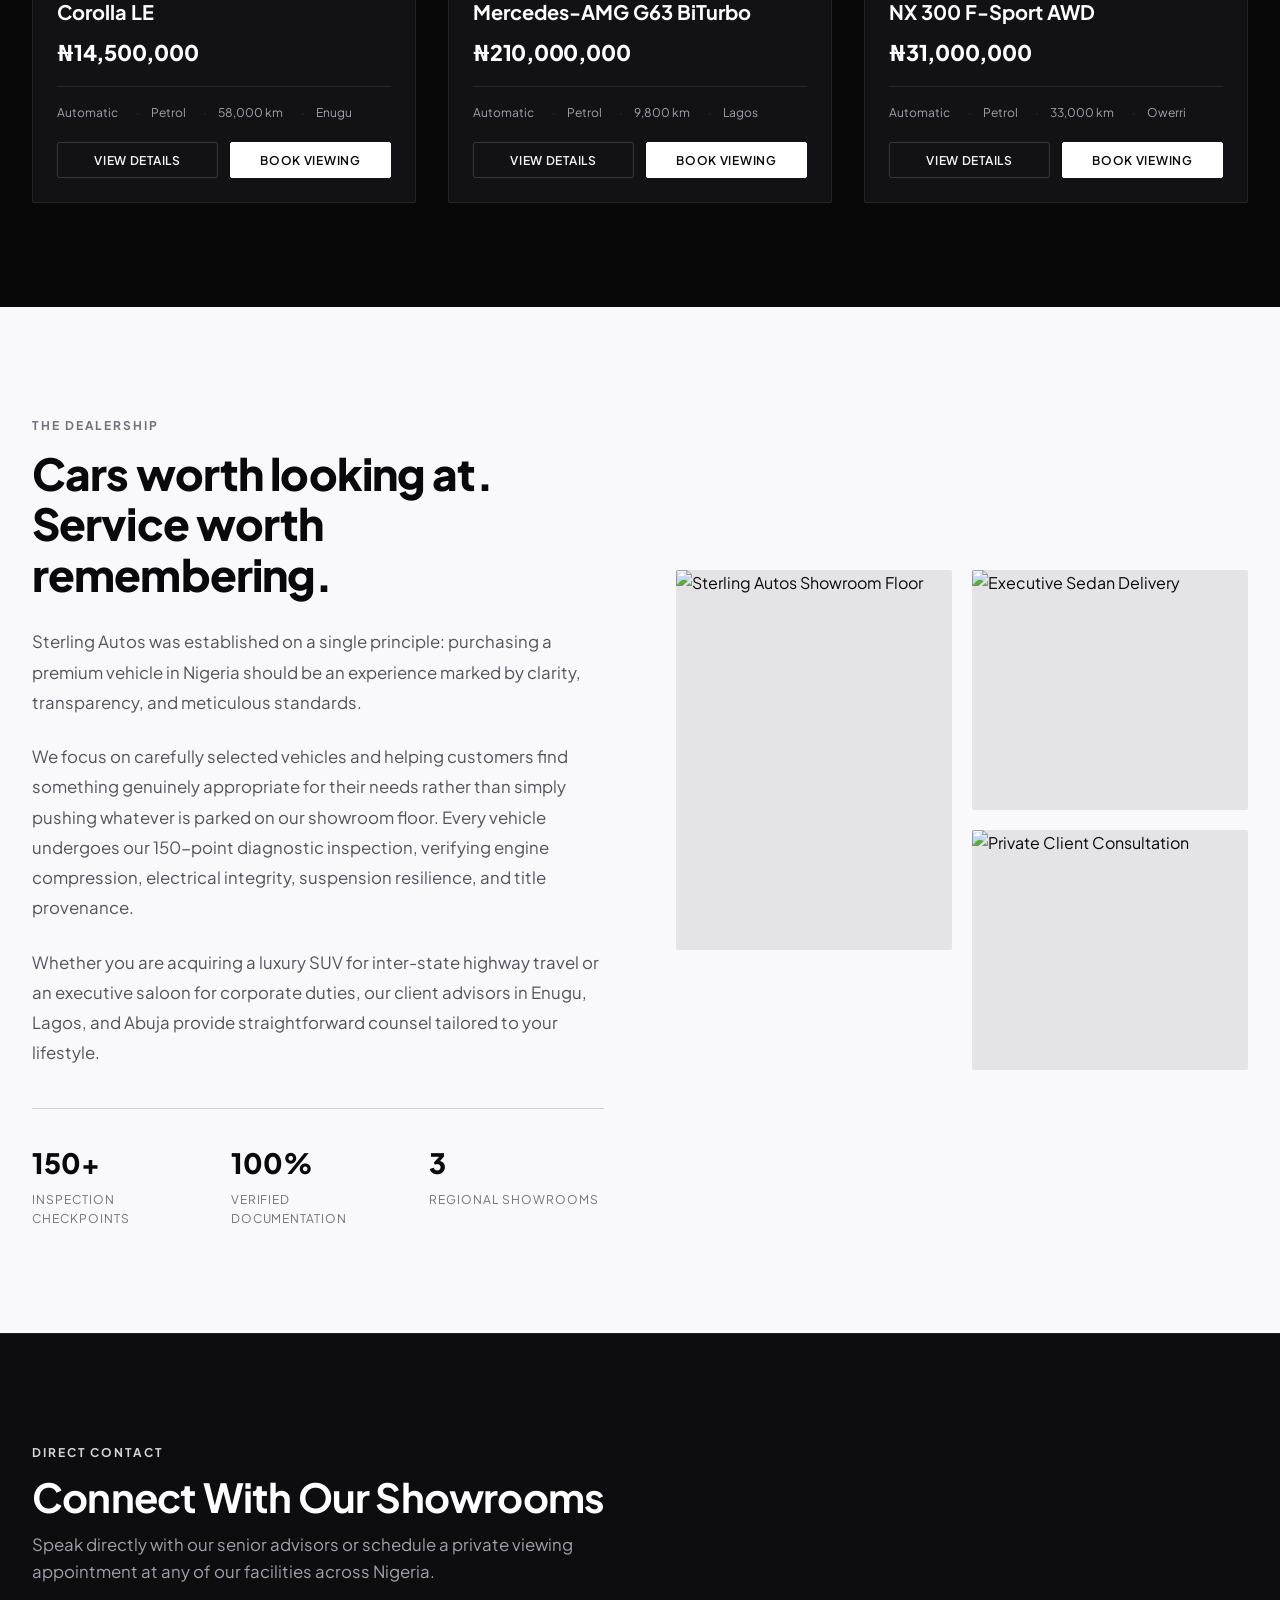
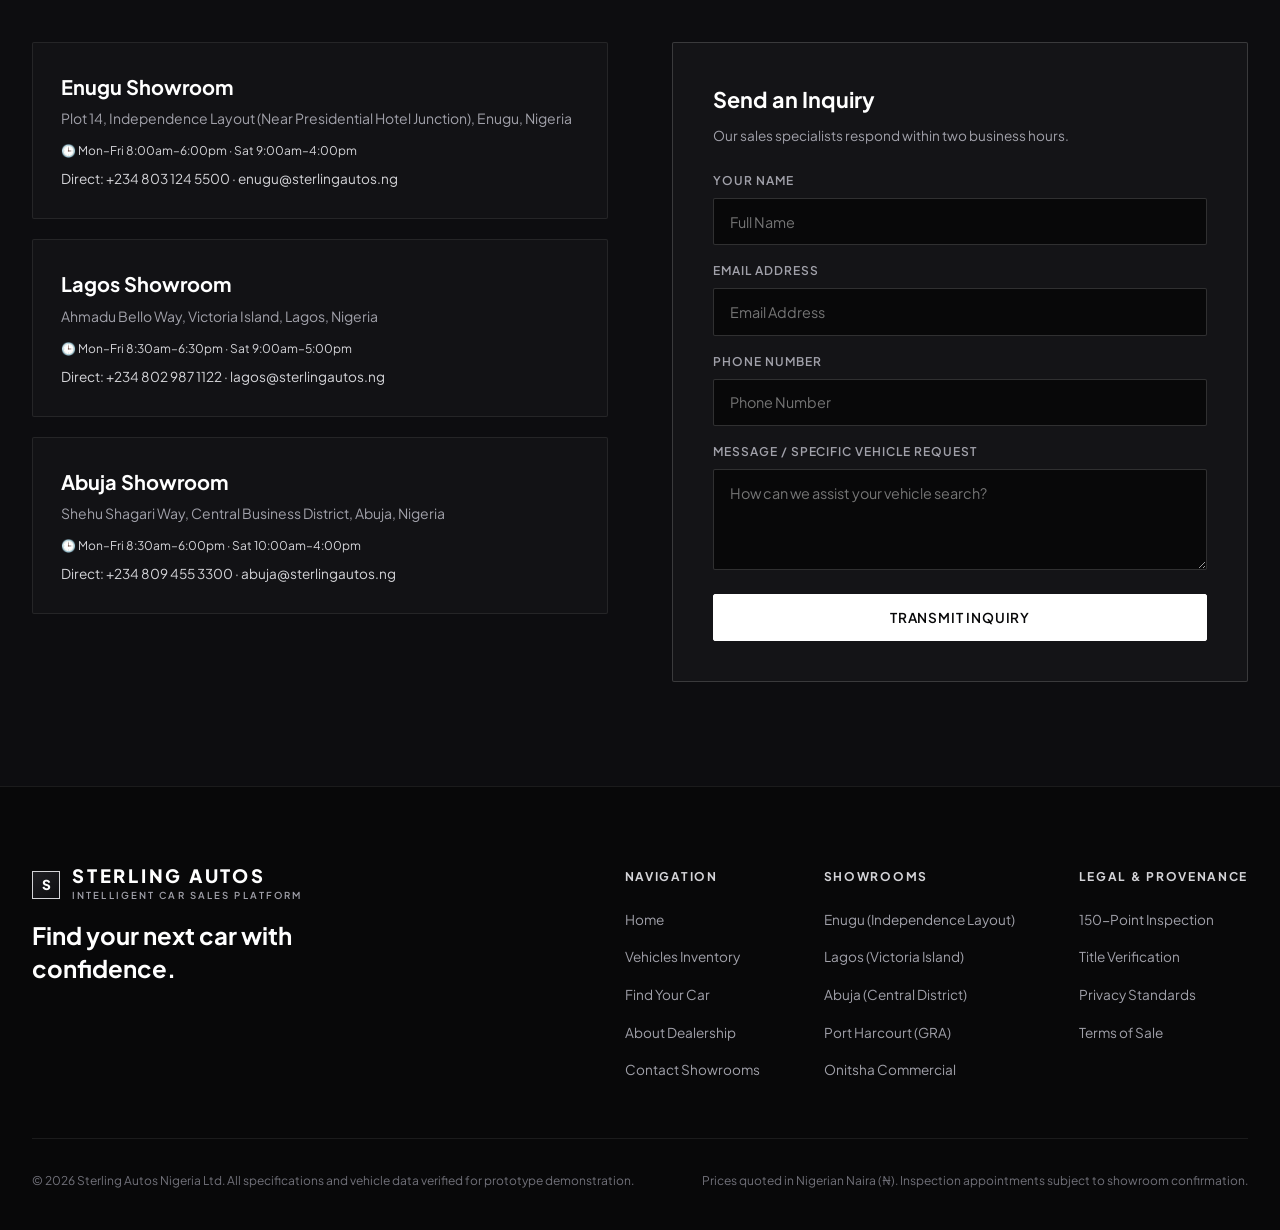
==== commit f63b3e58: "Eliminate all lazy loading and optimize hero background display by caching images locally in assets/" ====
--- a/index.html
+++ b/index.html
@@ -6,6 +6,7 @@
   <title>Sterling Autos — Intelligent Car Sales Platform</title>
   <meta name="description" content="Find the car that fits your drive. Sterling Autos combines a curated luxury vehicle inventory in Nigeria with an intelligent sales matching consultation." />
   <link rel="stylesheet" href="css/styles.css" />
+  <link rel="preload" as="image" href="assets/images/hero-home.jpg" fetchpriority="high" />
   <!-- Google Fonts -->
   <link rel="preconnect" href="https://fonts.googleapis.com" />
   <link rel="preconnect" href="https://fonts.gstatic.com" crossorigin />
@@ -60,9 +61,10 @@
     <section class="hero-section" id="hero">
       <div class="hero-background">
         <img 
-          src="https://images.unsplash.com/photo-1503376780353-7e6692767b70?auto=format&fit=crop&w=1920&q=85" 
+          src="assets/images/hero-home.jpg" 
           alt="Luxury vehicle showroom photography" 
           class="hero-bg-image" 
+          fetchpriority="high"
         />
         <div class="hero-overlay"></div>
       </div>
--- a/css/styles.css
+++ b/css/styles.css
@@ -75,6 +75,8 @@
   color: var(--text-white);
   -webkit-font-smoothing: antialiased;
   -moz-osx-font-smoothing: grayscale;
+  max-width: 100%;
+  overflow-x: hidden;
 }
 
 body {
@@ -82,7 +84,9 @@
   background-color: var(--bg-black);
   color: var(--text-white);
   line-height: 1.6;
+  max-width: 100%;
   overflow-x: hidden;
+  position: relative;
 }
 
 a {
@@ -216,6 +220,13 @@
   align-items: center;
   gap: 0.75rem;
   color: var(--text-pure-white);
+  transition: transform 0.28s cubic-bezier(0.16, 1, 0.3, 1);
+  transform-origin: left center;
+  cursor: pointer;
+}
+
+.brand-logo:hover {
+  transform: scale(1.05);
 }
 
 .brand-emblem {
@@ -230,6 +241,12 @@
   letter-spacing: -0.05em;
   color: var(--text-pure-white);
   background: linear-gradient(145deg, #1f1f23, #0d0d10);
+  transition: border-color 0.28s ease, box-shadow 0.28s ease;
+}
+
+.brand-logo:hover .brand-emblem {
+  border-color: var(--text-pure-white);
+  box-shadow: 0 0 10px rgba(255, 255, 255, 0.18);
 }
 
 .brand-text {
@@ -1567,13 +1584,14 @@
 
 
 /* ==========================================================================
-   RESPONSIVE DESIGN (TABLET & MOBILE)
+   RESPONSIVE DESIGN (DESKTOP, TABLET, MOBILE & COMPACT PHONES)
    ========================================================================== */
 @media (max-width: 1024px) {
   .hero-headline {
     font-size: 3rem;
   }
-  .about-grid, .contact-grid {
+  .about-grid, 
+  .contact-grid {
     grid-template-columns: 1fr;
     gap: 3rem;
   }
@@ -1581,61 +1599,418 @@
     grid-template-columns: 1fr;
   }
   .match-card-media {
-    height: 260px;
+    height: 280px;
+    min-height: 280px;
   }
   .followup-actions-grid {
     grid-template-columns: 1fr;
   }
   .trust-strip {
-    grid-template-columns: repeat(2, 1fr);
+    gap: 2.5rem;
+  }
+  .vehicles-grid {
+    grid-template-columns: repeat(auto-fill, minmax(300px, 1fr));
+  }
+  .inventory-filter-bar {
+    grid-template-columns: 1fr 1fr;
   }
 }
 
 @media (max-width: 768px) {
+  /* Container & Section Spacers */
+  .container {
+    padding-left: 1.25rem;
+    padding-right: 1.25rem;
+  }
+  
+  .section-padding {
+    padding-top: 3.75rem;
+    padding-bottom: 3.75rem;
+  }
+  
+  .section-header {
+    margin-bottom: 2.25rem;
+  }
+  
+  .section-title {
+    font-size: 2rem;
+  }
+
+  /* Header & Navigation */
+  .header-inner {
+    height: 70px;
+  }
+  
+  .brand-name {
+    font-size: 0.95rem;
+    letter-spacing: 0.12em;
+  }
+  
+  .brand-sub {
+    font-size: 0.5rem;
+    letter-spacing: 0.14em;
+  }
+
   .nav-menu {
     position: fixed;
-    top: 80px;
+    top: 70px;
     left: 0;
     width: 100%;
     background: #0d0d10;
     flex-direction: column;
-    padding: 2rem;
+    padding: 2rem 1.5rem;
     gap: 1.5rem;
     border-bottom: 1px solid var(--border-medium);
     display: none;
-  }
+    z-index: 999;
+    box-shadow: 0 20px 40px rgba(0, 0, 0, 0.85);
+  }
+  
   .nav-menu.open {
     display: flex;
   }
+  
   .mobile-menu-btn {
     display: flex;
   }
+  
   .header-actions .btn-outline {
     display: none;
   }
+
+  /* Hero Section */
+  .hero-section {
+    padding-top: 110px;
+    padding-bottom: 50px;
+    min-height: auto;
+  }
+  
   .hero-headline {
     font-size: 2.25rem;
-  }
+    line-height: 1.15;
+    margin-bottom: 1.25rem;
+  }
+  
   .hero-subtext {
+    font-size: 1.05rem;
+    line-height: 1.55;
+    margin-bottom: 2rem;
+  }
+  
+  .hero-cta-group {
+    flex-direction: column;
+    align-items: stretch;
+    gap: 0.85rem;
+    width: 100%;
+  }
+  
+  .hero-cta-group .btn {
+    width: 100%;
+    text-align: center;
+    justify-content: center;
+  }
+  
+  .trust-strip {
+    margin-top: 3.5rem;
+    padding-top: 1.75rem;
+    gap: 2rem;
+    display: flex;
+    flex-direction: column;
+  }
+
+  /* Dedicated Page Hero Banners */
+  .page-hero {
+    padding-top: 115px;
+    padding-bottom: 45px;
+  }
+  
+  .page-hero-title {
+    font-size: 2.15rem;
+    line-height: 1.18;
+  }
+  
+  .page-hero-sub {
     font-size: 1rem;
-  }
+    line-height: 1.55;
+  }
+
+  /* Vehicles Grid & Filters */
+  .vehicles-grid {
+    grid-template-columns: 1fr;
+    gap: 1.5rem;
+  }
+  
+  .inventory-filter-bar {
+    grid-template-columns: 1fr;
+    padding: 1.25rem;
+    gap: 0.85rem;
+  }
+  
+  .inventory-count-bar {
+    flex-direction: column;
+    align-items: flex-start;
+    gap: 0.5rem;
+  }
+
+  /* Find Your Car Concierge Flow */
   .finder-card {
-    padding: 1.5rem;
-  }
+    padding: 1.5rem 1.25rem;
+  }
+  
+  .stepper-header {
+    margin-bottom: 1.5rem;
+    padding-bottom: 1.25rem;
+  }
+  
+  .stepper-steps-indicator {
+    width: 100%;
+    justify-content: space-between;
+    gap: 0.35rem;
+  }
+  
+  .step-indicator-item {
+    font-size: 0.7rem;
+  }
+  
+  .step-indicator-item span:not(.step-pill) {
+    display: none;
+  }
+  
+  .step-title {
+    font-size: 1.3rem;
+  }
+  
+  .step-desc {
+    font-size: 0.85rem;
+    margin-bottom: 1.5rem;
+  }
+  
+  .option-grid {
+    grid-template-columns: 1fr 1fr;
+    gap: 0.75rem;
+    margin-bottom: 1.5rem;
+  }
+  
+  .option-grid-sm {
+    grid-template-columns: 1fr 1fr;
+  }
+  
+  .selectable-card {
+    padding: 1rem 0.85rem;
+  }
+  
+  .selectable-card-title {
+    font-size: 0.9rem;
+  }
+  
   .custom-budget-container {
     grid-template-columns: 1fr;
-  }
-  .inventory-filter-bar {
+    gap: 0.75rem;
+  }
+  
+  .finder-footer {
+    flex-direction: column-reverse;
+    gap: 0.75rem;
+  }
+  
+  .finder-footer .btn {
+    width: 100%;
+    text-align: center;
+    justify-content: center;
+  }
+
+  /* Match Card & Results */
+  .match-card {
     grid-template-columns: 1fr;
   }
+  
+  .match-card-media {
+    height: 230px;
+    min-height: 230px;
+  }
+  
+  .match-card-content {
+    padding: 1.5rem 1.25rem;
+  }
+  
+  .match-card-top {
+    flex-direction: column;
+    align-items: flex-start;
+    gap: 0.35rem;
+    margin-bottom: 0.5rem;
+  }
+  
+  .match-card-title {
+    font-size: 1.4rem;
+  }
+  
+  .match-card-price {
+    font-size: 1.45rem;
+  }
+  
+  .match-card-actions {
+    flex-direction: column;
+    width: 100%;
+    gap: 0.75rem;
+  }
+  
+  .match-card-actions .btn {
+    width: 100%;
+    text-align: center;
+    justify-content: center;
+  }
+
+  /* Personalized Follow-up */
+  .followup-wrapper {
+    padding: 1.5rem 1.25rem;
+  }
+  
+  .followup-header {
+    flex-direction: column;
+    align-items: flex-start;
+    gap: 1rem;
+    padding-bottom: 1.5rem;
+    margin-bottom: 1.5rem;
+  }
+  
+  .personalized-letter {
+    padding: 1.5rem 1.25rem;
+    font-size: 0.95rem;
+    line-height: 1.65;
+  }
+  
+  .followup-actions-grid {
+    grid-template-columns: 1fr;
+    gap: 1rem;
+  }
+
+  /* About Dealership Section (Fixing User Screenshot Flaw) */
+  .about-headline {
+    font-size: 2rem;
+    line-height: 1.2;
+    margin-bottom: 1.25rem;
+  }
+  
+  .about-text {
+    font-size: 0.975rem;
+    line-height: 1.7;
+  }
+  
+  .about-metrics {
+    grid-template-columns: 1fr;
+    gap: 1.5rem;
+    margin-top: 2rem;
+    padding-top: 1.5rem;
+  }
+  
+  .about-metric-val {
+    font-size: 1.75rem;
+  }
+  
+  .about-metric-lbl {
+    font-size: 0.8rem;
+    letter-spacing: 0.08em;
+  }
+  
+  .about-gallery-grid {
+    grid-template-columns: 1fr;
+    gap: 1rem;
+  }
+  
+  .about-photo.tall {
+    height: 240px;
+  }
+  
+  .about-photo {
+    height: 200px;
+  }
+
+  /* Contact & Showrooms Section */
+  .contact-grid {
+    grid-template-columns: 1fr;
+    gap: 2.5rem;
+  }
+  
+  .showroom-card {
+    padding: 1.35rem;
+  }
+  
+  .contact-form-box {
+    padding: 1.75rem 1.25rem;
+  }
+
+  /* Footer */
+  .site-footer {
+    padding: 3.5rem 0 2rem;
+  }
+  
+  .footer-top {
+    flex-direction: column;
+    gap: 2rem;
+    padding-bottom: 2.5rem;
+  }
+  
   .footer-links-group {
     flex-direction: column;
     gap: 2rem;
   }
-  .followup-wrapper {
-    padding: 1.5rem;
-  }
-
+
+  /* Modals */
+  .modal-overlay {
+    padding: 1rem;
+  }
+  
+  .modal-gallery-main {
+    height: 240px;
+  }
+  
+  .modal-body-content {
+    padding: 1.5rem 1.25rem;
+  }
+  
+  .modal-close-btn {
+    top: 0.75rem;
+    right: 0.75rem;
+    width: 32px;
+    height: 32px;
+  }
+}
+
+/* 3. COMPACT MOBILE BREAKPOINT (<= 480px) */
+@media (max-width: 480px) {
+  .container {
+    padding-left: 1rem;
+    padding-right: 1rem;
+  }
+  
+  .hero-headline {
+    font-size: 1.85rem;
+  }
+  
+  .page-hero-title {
+    font-size: 1.85rem;
+  }
+  
+  .header-actions .btn-primary {
+    display: none;
+  }
+  
+  .option-grid,
+  .option-grid-sm {
+    grid-template-columns: 1fr;
+  }
+  
+  .about-headline {
+    font-size: 1.75rem;
+  }
+  
+  .section-title {
+    font-size: 1.75rem;
+  }
+  
+  .followup-action-card {
+    padding: 1.25rem 1rem;
+  }
 }
 
 /* ==========================================================================
@@ -1647,10 +2022,60 @@
 }
 
 .page-hero {
-  padding-top: 140px;
-  padding-bottom: 60px;
-  background: linear-gradient(180deg, #0d0d10 0%, var(--bg-black) 100%);
+  position: relative;
+  padding-top: 150px;
+  padding-bottom: 70px;
+  background-color: var(--bg-black);
   border-bottom: 1px solid var(--border-subtle);
+  overflow: hidden;
+}
+
+/* Background Car Image Layer */
+.page-hero::before {
+  content: '';
+  position: absolute;
+  top: 0;
+  left: 0;
+  width: 100%;
+  height: 100%;
+  background-size: cover;
+  background-repeat: no-repeat;
+  opacity: 0.68;
+  filter: brightness(0.95) contrast(1.12);
+  pointer-events: none;
+  z-index: 1;
+}
+
+/* Luxury Vignette & Contrast Overlay */
+.page-hero::after {
+  content: '';
+  position: absolute;
+  top: 0;
+  left: 0;
+  width: 100%;
+  height: 100%;
+  background: linear-gradient(
+    90deg, 
+    rgba(8, 8, 9, 0.95) 0%, 
+    rgba(8, 8, 9, 0.82) 36%, 
+    rgba(8, 8, 9, 0.18) 70%,
+    rgba(8, 8, 9, 0.35) 100%
+  ),
+  linear-gradient(
+    180deg, 
+    rgba(8, 8, 9, 0.70) 0%, 
+    transparent 25%, 
+    transparent 65%,
+    rgba(8, 8, 9, 0.82) 88%, 
+    var(--bg-black) 100%
+  );
+  pointer-events: none;
+  z-index: 2;
+}
+
+.page-hero .container {
+  position: relative;
+  z-index: 3;
 }
 
 .page-hero-title {
@@ -1669,6 +2094,27 @@
   line-height: 1.6;
 }
 
-
-
-
+/* Curated Page-Specific Vehicle Backdrops (Served locally with 0ms delay) */
+.page-hero-vehicles::before {
+  background-image: url('../assets/images/hero-vehicles.jpg');
+  background-position: 80% center;
+}
+
+.page-hero-finder::before {
+  background-image: url('../assets/images/hero-finder.jpg');
+  background-position: 75% center;
+}
+
+.page-hero-about::before {
+  background-image: url('../assets/images/hero-about.jpg');
+  background-position: 75% center;
+}
+
+.page-hero-contact::before {
+  background-image: url('../assets/images/hero-contact.jpg');
+  background-position: 80% center;
+}
+
+
+
+
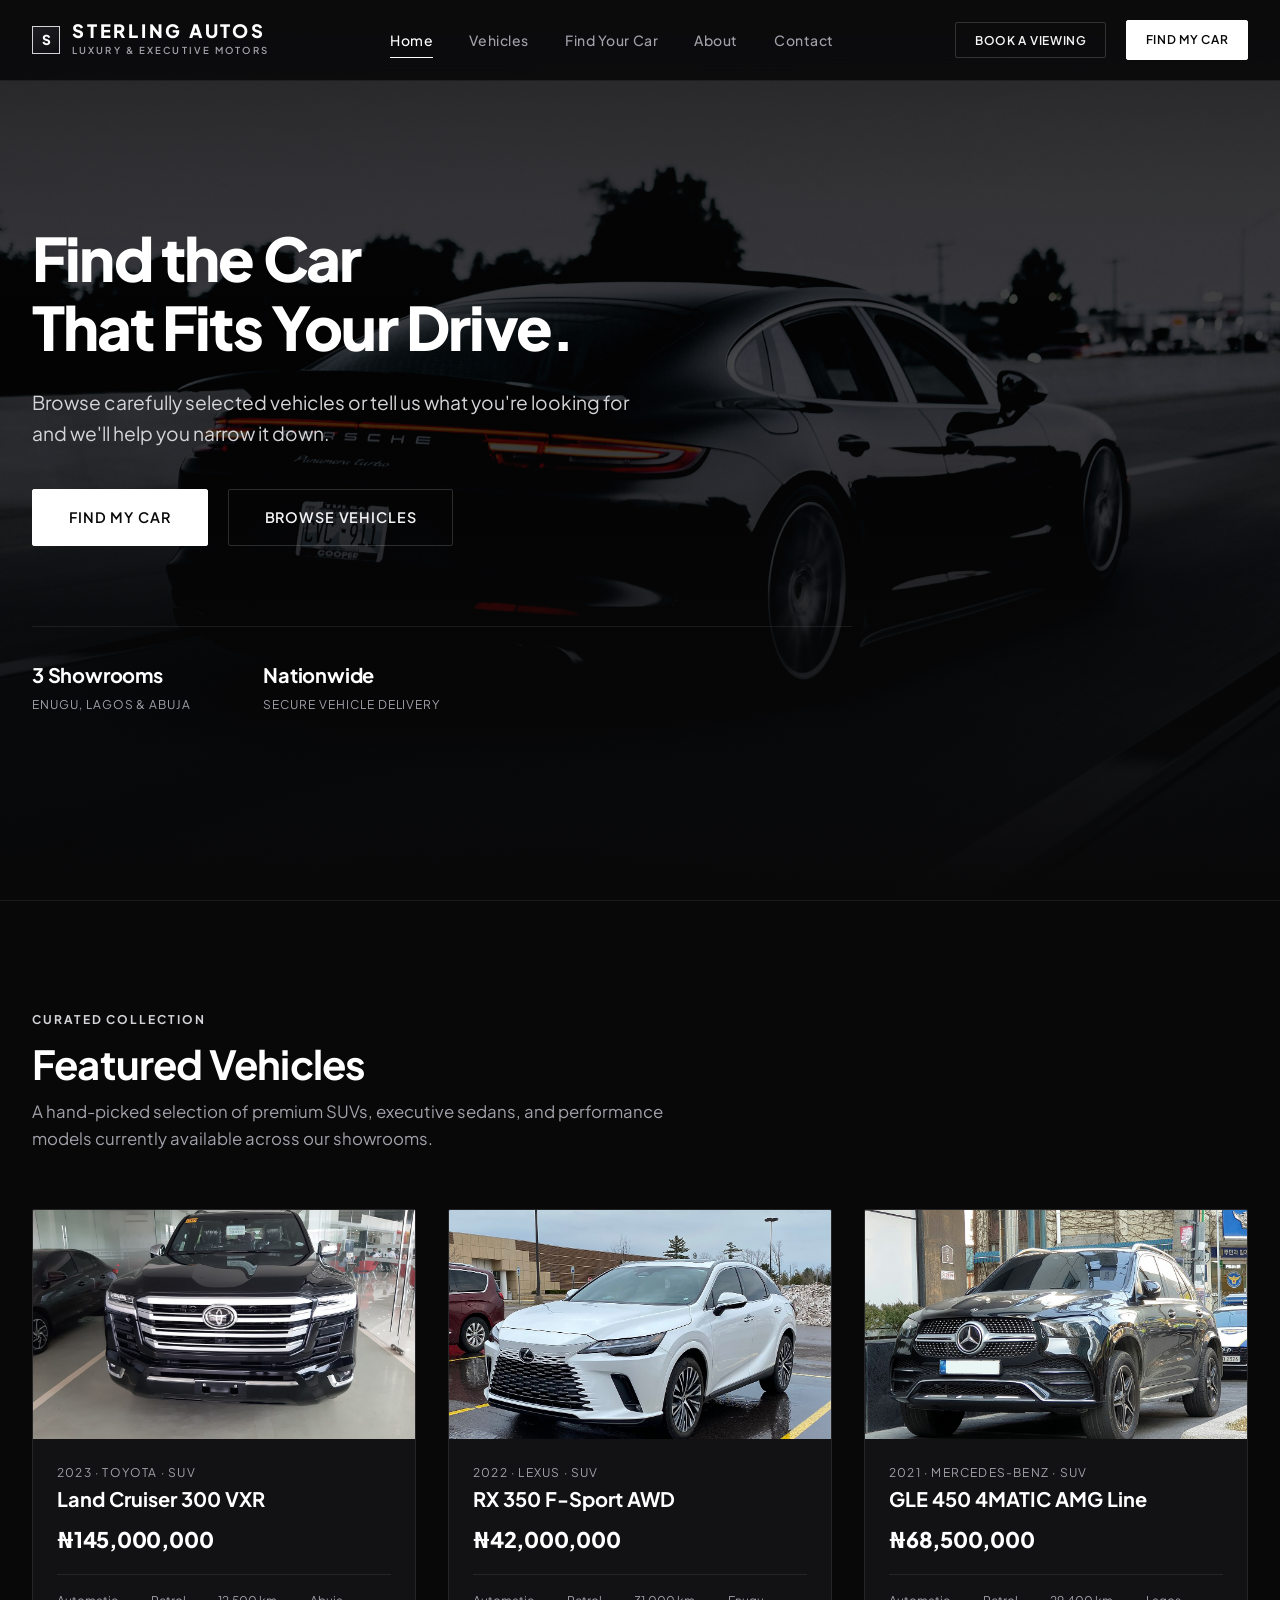
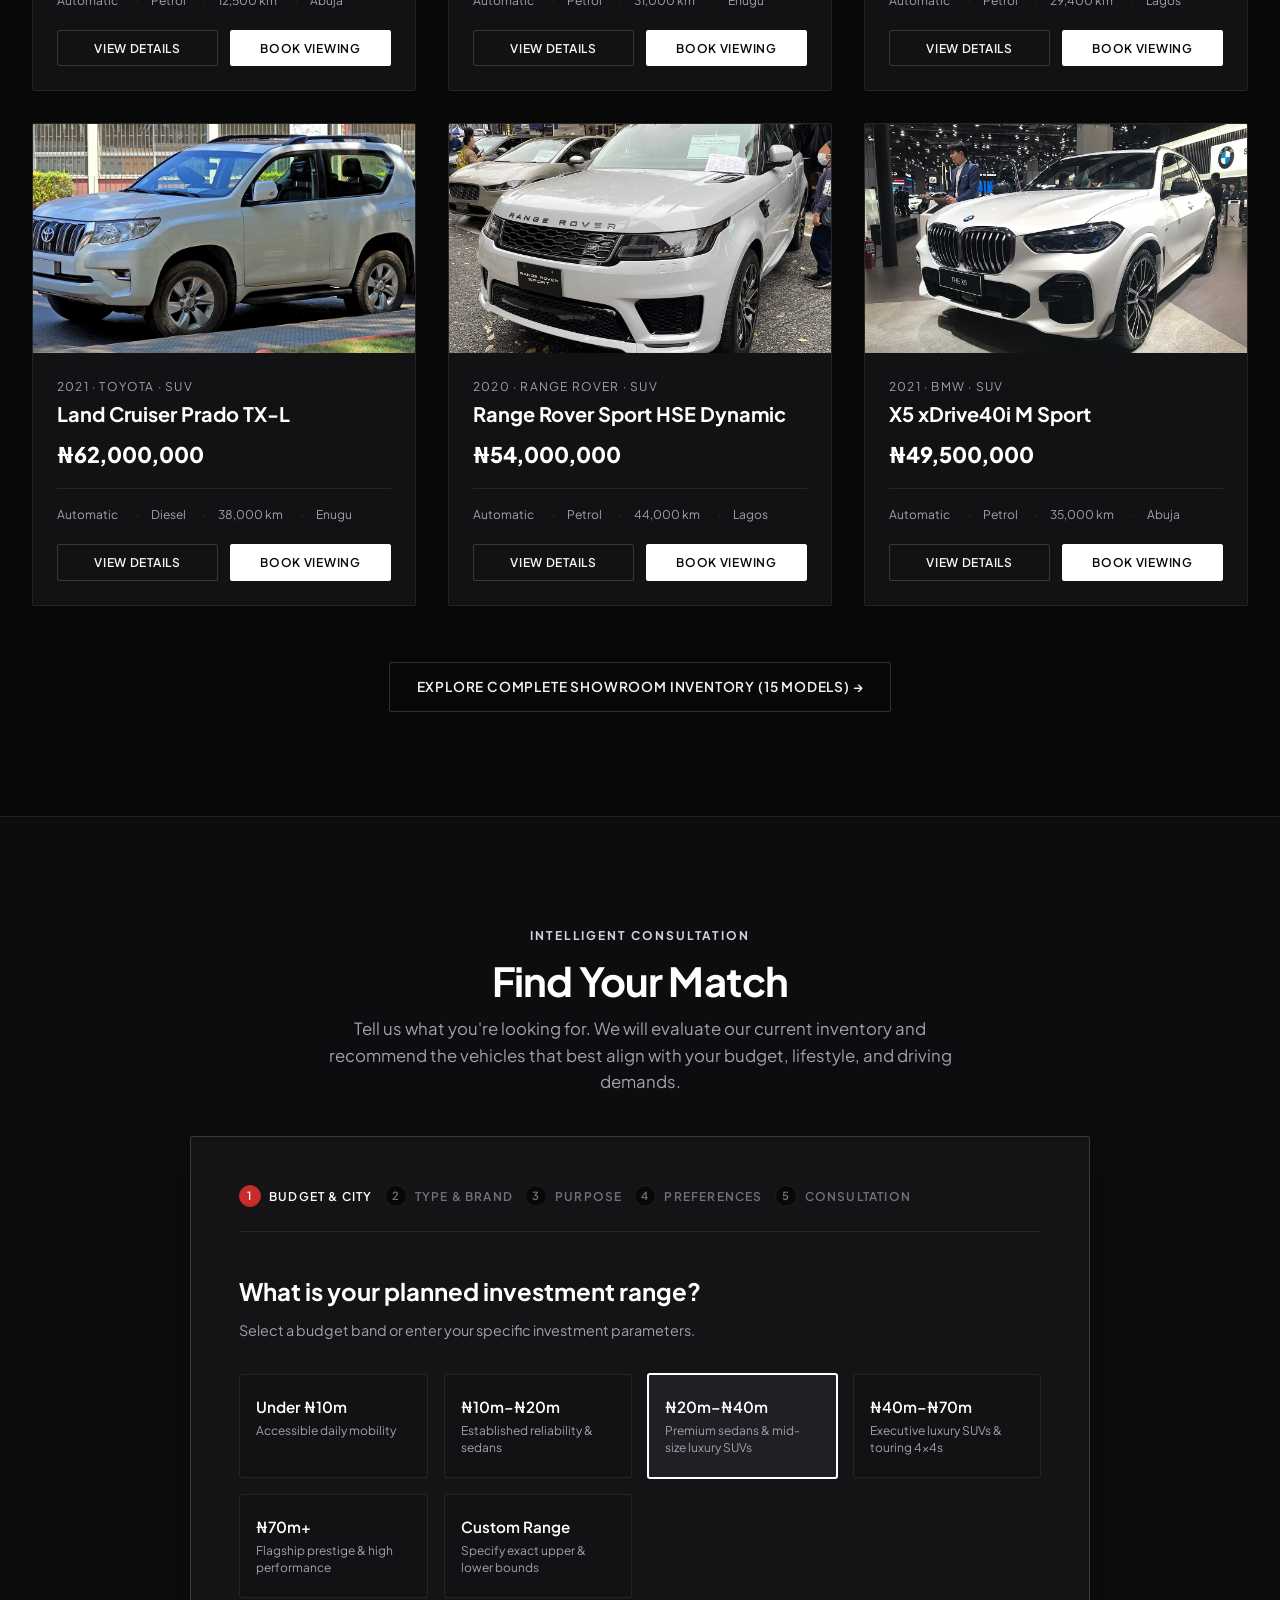
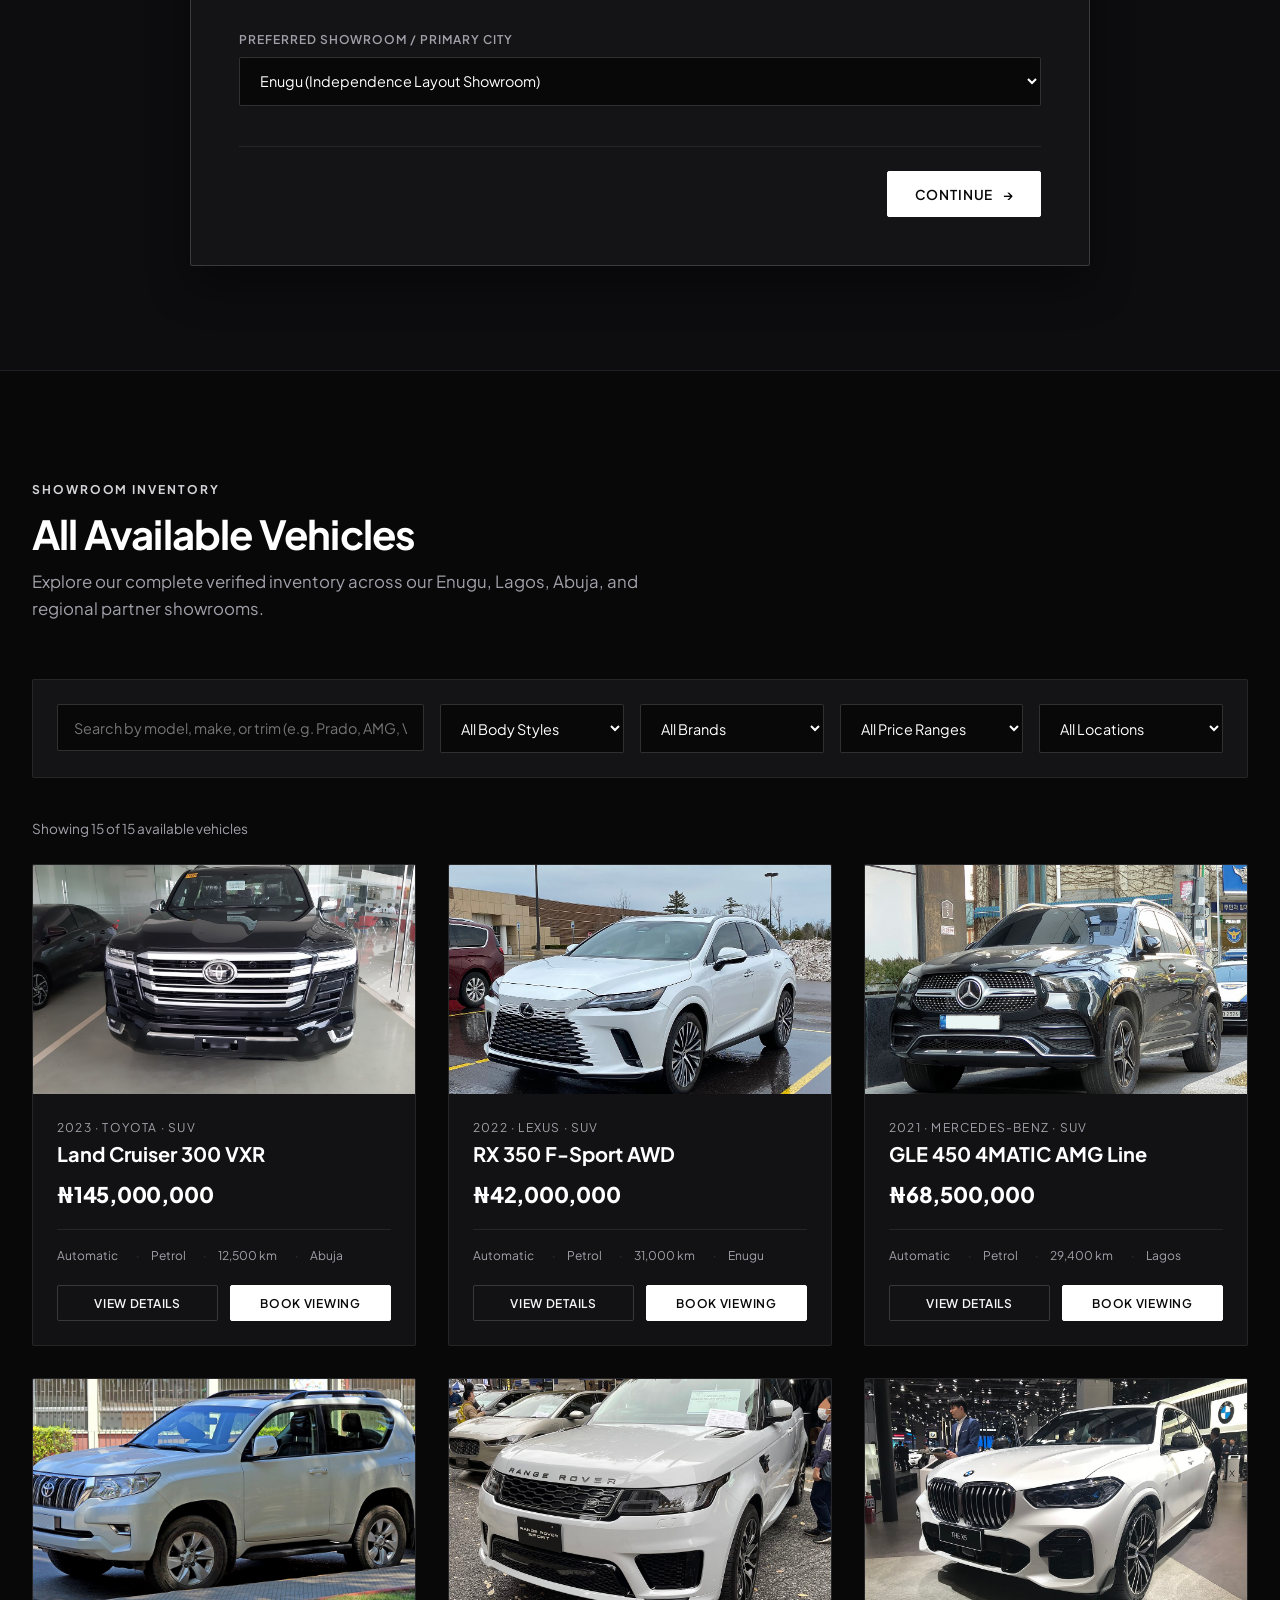
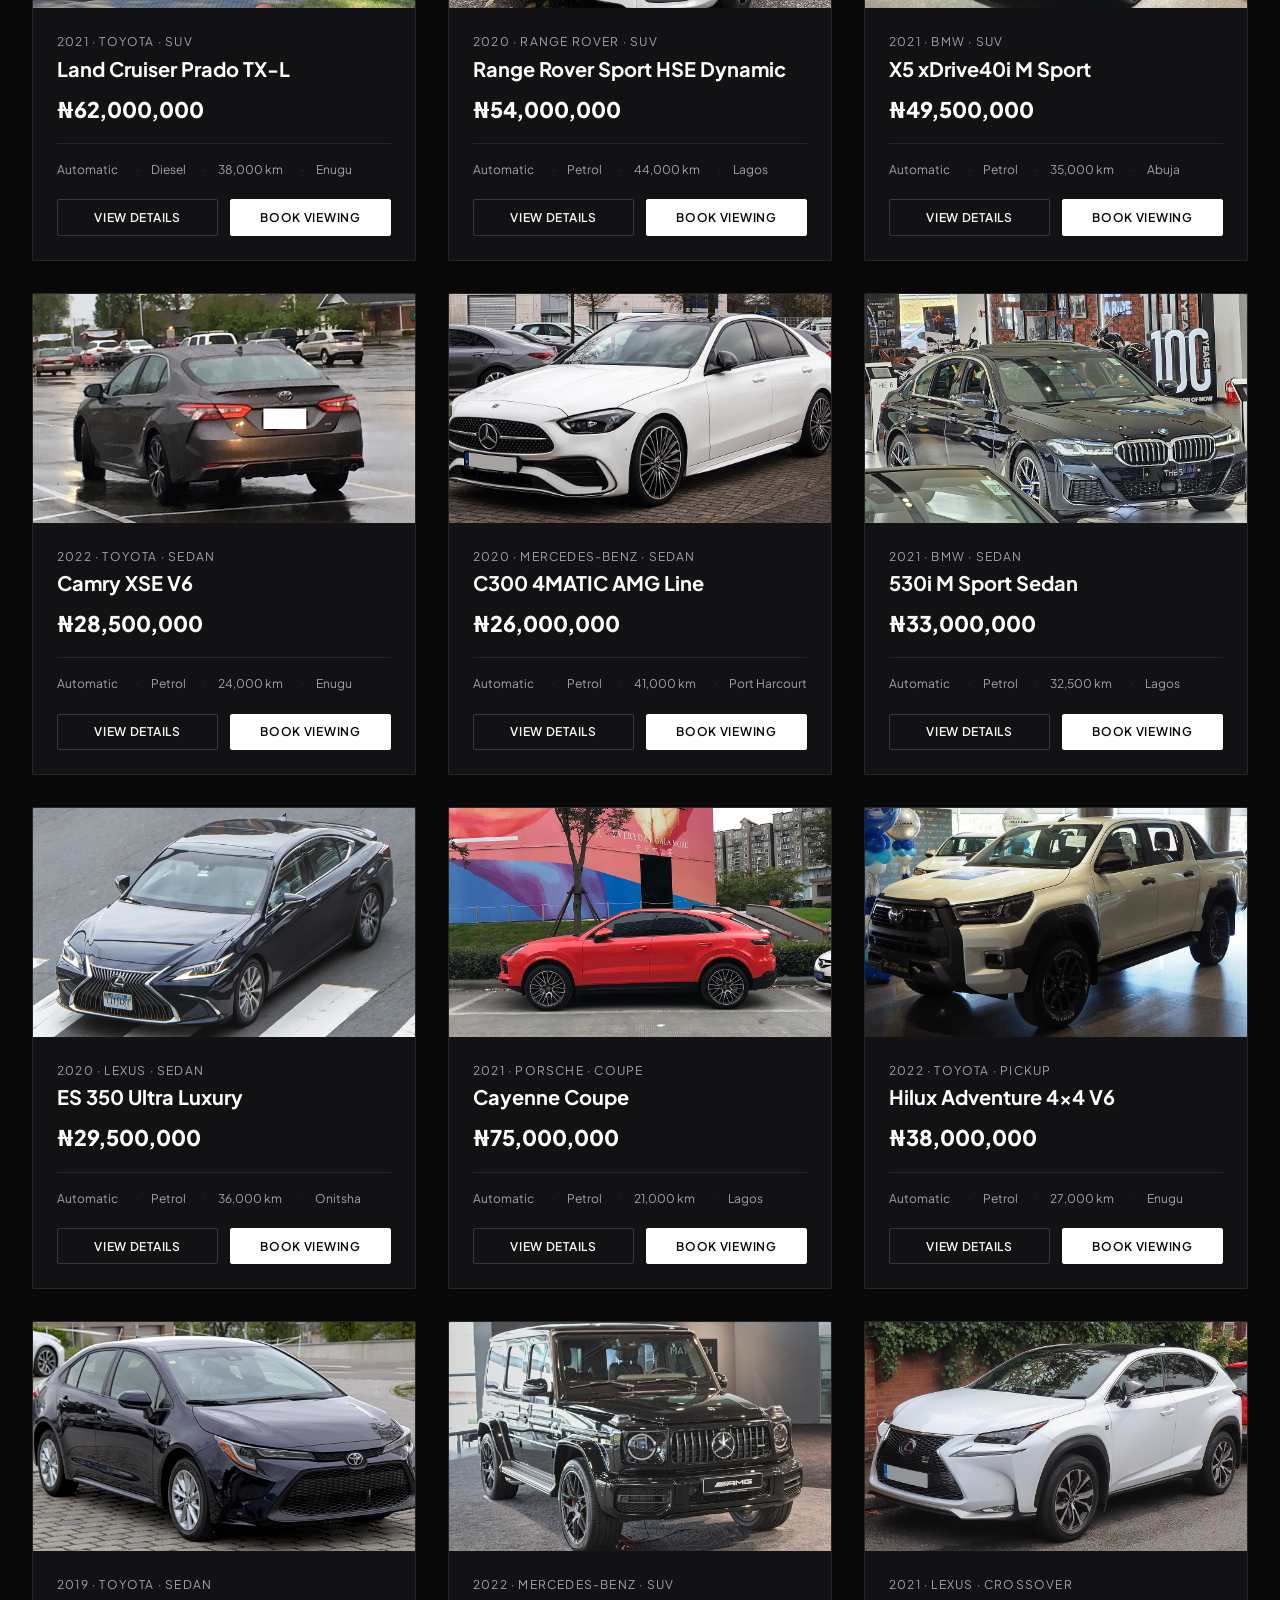
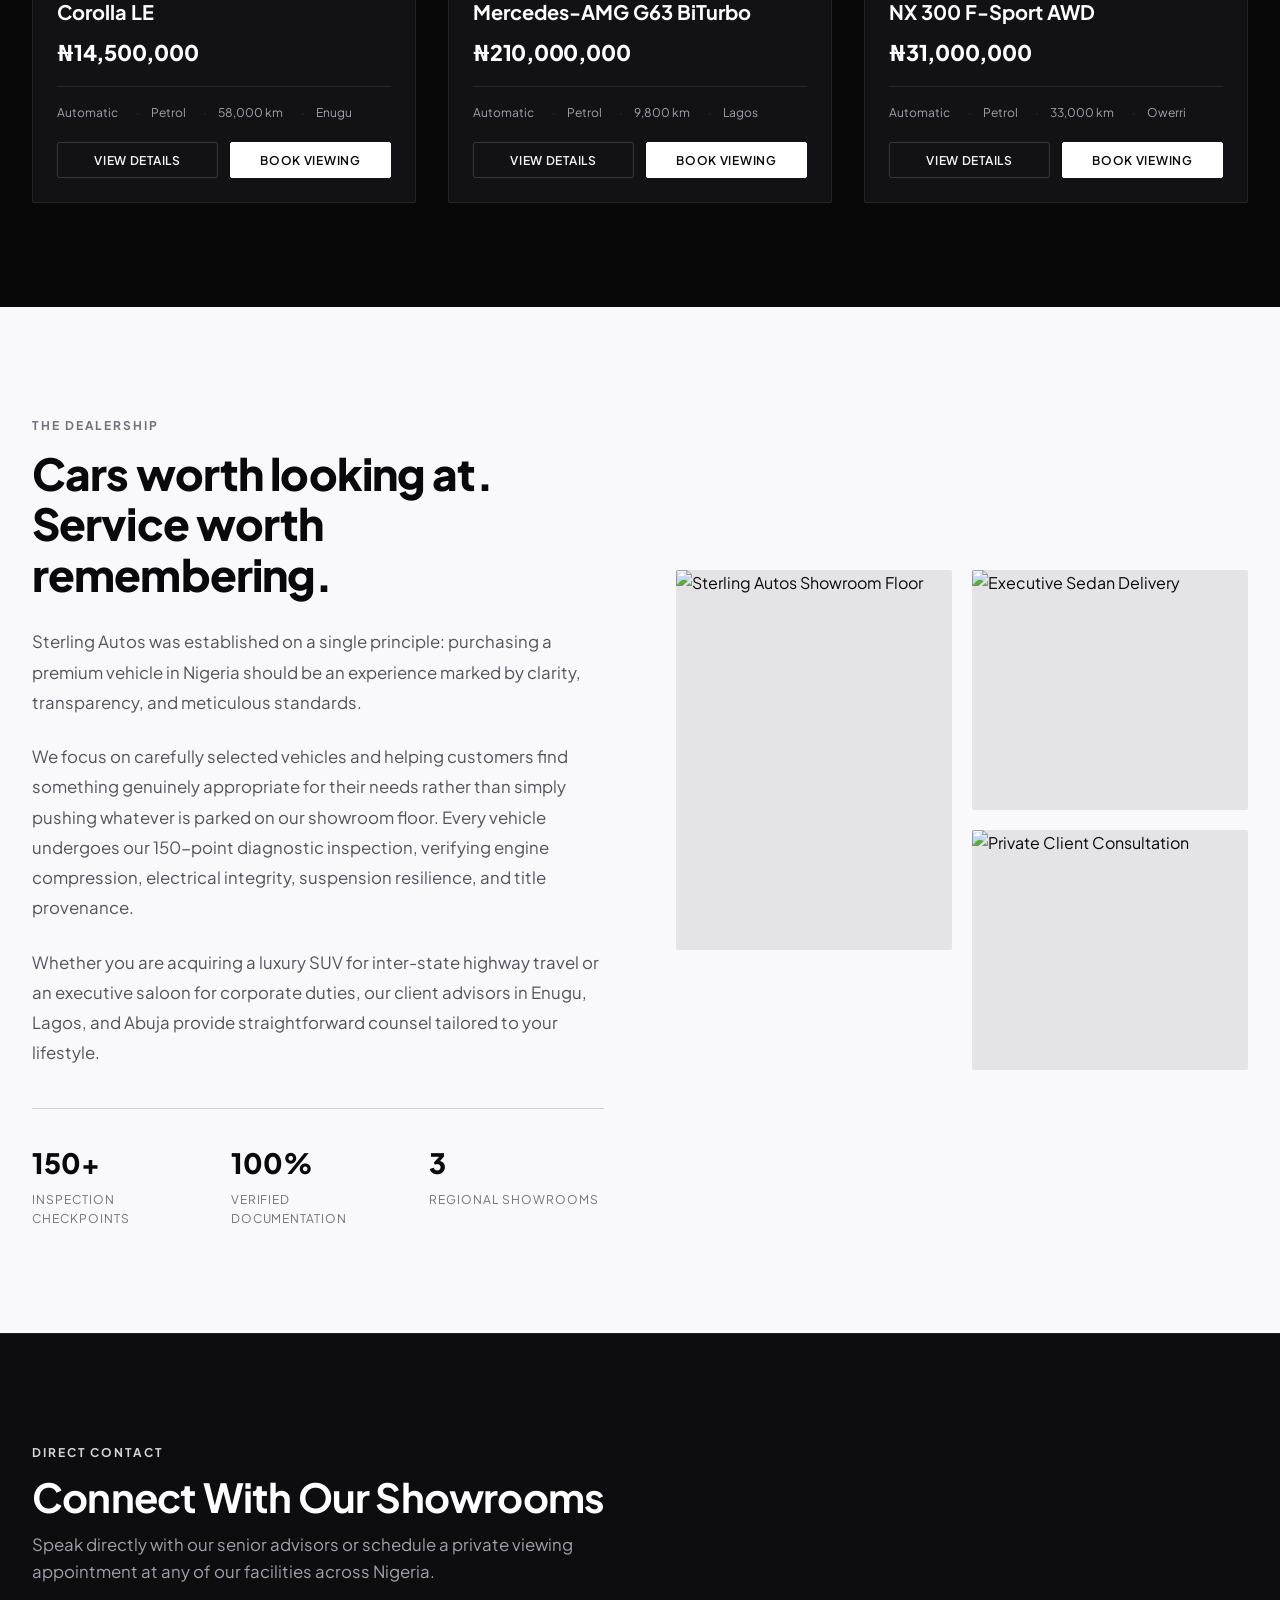
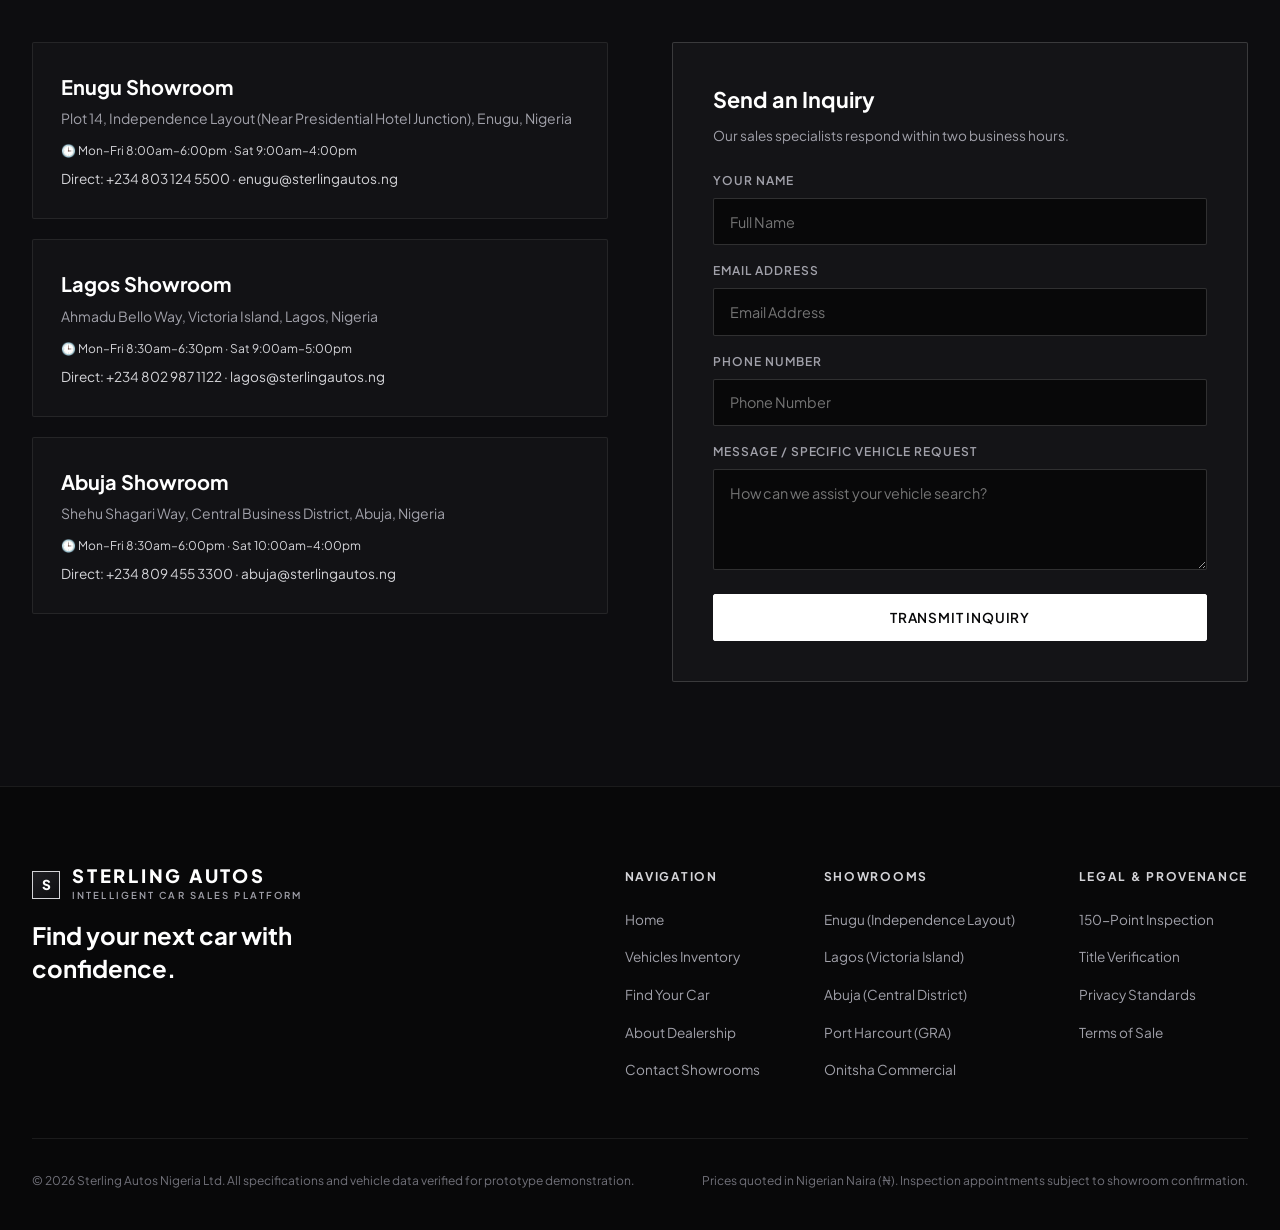
==== commit b7ad5df2: "Enable multi-option selection for vehicle usage/purpose with synergy scoring, count badge, and combi" ====
--- a/index.html
+++ b/index.html
@@ -1,3 +1,7 @@
+<!--
+  Onah Franklyn Kenechukwu
+  2026-09-29
+-->
 <!DOCTYPE html>
 <html lang="en">
 <head>
@@ -290,36 +294,60 @@
 
               <!-- STEP 3: Main Purpose & Lifestyle -->
               <div class="finder-step-content" data-step="3">
-                <h3 class="step-title">How will this vehicle primarily be used?</h3>
-                <p class="step-desc">Selecting your intended use helps us evaluate ground clearance, seating capacity, and mechanical characteristics.</p>
+                <div class="step-header-with-badge">
+                  <h3 class="step-title">How will this vehicle primarily be used?</h3>
+                  <span class="step-multi-badge" id="purposeCountBadge">1 Selected</span>
+                </div>
+                <p class="step-desc">Pick one or more options that describe your needs (e.g. Family Use + Long-Distance Travel). Our system evaluates seating, terrain clearance, and mechanical resilience across all your selections.</p>
 
                 <div class="option-grid">
                   <div class="selectable-card selected" data-group="purpose" data-value="family">
-                    <div class="selectable-card-title">Family Use</div>
+                    <div class="selectable-card-header-row">
+                      <div class="selectable-card-title">Family Use</div>
+                      <span class="selectable-check-icon">✓</span>
+                    </div>
                     <div class="selectable-card-sub">Generous seating, safety, and cargo room for road trips</div>
                   </div>
                   <div class="selectable-card" data-group="purpose" data-value="daily-driving">
-                    <div class="selectable-card-title">Daily Driving</div>
+                    <div class="selectable-card-header-row">
+                      <div class="selectable-card-title">Daily Driving</div>
+                      <span class="selectable-check-icon">✓</span>
+                    </div>
                     <div class="selectable-card-sub">Urban ease, efficient running, and effortless daily commuting</div>
                   </div>
                   <div class="selectable-card" data-group="purpose" data-value="business">
-                    <div class="selectable-card-title">Business & Executive</div>
+                    <div class="selectable-card-header-row">
+                      <div class="selectable-card-title">Business & Executive</div>
+                      <span class="selectable-check-icon">✓</span>
+                    </div>
                     <div class="selectable-card-sub">Professional stature, executive rear legroom, quiet cabin</div>
                   </div>
                   <div class="selectable-card" data-group="purpose" data-value="long-distance">
-                    <div class="selectable-card-title">Long-Distance Travel</div>
+                    <div class="selectable-card-header-row">
+                      <div class="selectable-card-title">Long-Distance Travel</div>
+                      <span class="selectable-check-icon">✓</span>
+                    </div>
                     <div class="selectable-card-sub">Heavy-duty suspension, long fuel range, highway poise</div>
                   </div>
                   <div class="selectable-card" data-group="purpose" data-value="luxury">
-                    <div class="selectable-card-title">Luxury & Prestige</div>
+                    <div class="selectable-card-header-row">
+                      <div class="selectable-card-title">Luxury & Prestige</div>
+                      <span class="selectable-check-icon">✓</span>
+                    </div>
                     <div class="selectable-card-sub">Handcrafted interiors, authoritative status, finest finishes</div>
                   </div>
                   <div class="selectable-card" data-group="purpose" data-value="performance">
-                    <div class="selectable-card-title">Performance Driving</div>
+                    <div class="selectable-card-header-row">
+                      <div class="selectable-card-title">Performance Driving</div>
+                      <span class="selectable-check-icon">✓</span>
+                    </div>
                     <div class="selectable-card-sub">Responsive powertrain, sharp cornering, sports dynamics</div>
                   </div>
                   <div class="selectable-card" data-group="purpose" data-value="first-car">
-                    <div class="selectable-card-title">First Car Ownership</div>
+                    <div class="selectable-card-header-row">
+                      <div class="selectable-card-title">First Car Ownership</div>
+                      <span class="selectable-check-icon">✓</span>
+                    </div>
                     <div class="selectable-card-sub">Low running costs, readily available parts, simple upkeep</div>
                   </div>
                 </div>
--- a/css/styles.css
+++ b/css/styles.css
@@ -1,3 +1,8 @@
+/*
+ * Onah Franklyn Kenechukwu
+ * 2026-09-29
+ */
+
 /* ==========================================================================
    STERLING AUTOS — Intelligent Car Sales Platform
    Design System: Strict Black & White foundation with subtle crimson & silver accents.
@@ -870,6 +875,66 @@
   line-height: 1.4;
 }
 
+/* Multi-Select Header & Indicator Tokens */
+.step-header-with-badge {
+  display: flex;
+  align-items: center;
+  justify-content: space-between;
+  flex-wrap: wrap;
+  gap: 0.75rem;
+  margin-bottom: 0.35rem;
+}
+
+.step-multi-badge {
+  display: inline-flex;
+  align-items: center;
+  gap: 0.4rem;
+  background: rgba(255, 255, 255, 0.08);
+  border: 1px solid rgba(255, 255, 255, 0.25);
+  color: var(--text-pure-white);
+  font-size: 0.72rem;
+  font-weight: 600;
+  padding: 0.25rem 0.65rem;
+  border-radius: 9999px;
+  letter-spacing: 0.04em;
+  transition: all var(--transition-fast);
+}
+
+.selectable-card-header-row {
+  display: flex;
+  align-items: center;
+  justify-content: space-between;
+  width: 100%;
+  margin-bottom: 0.25rem;
+}
+
+.selectable-check-icon {
+  display: inline-flex;
+  align-items: center;
+  justify-content: center;
+  width: 18px;
+  height: 18px;
+  border-radius: 3px;
+  border: 1px solid var(--border-subtle);
+  background: rgba(255, 255, 255, 0.03);
+  font-size: 0.7rem;
+  font-weight: 800;
+  color: transparent;
+  transition: all var(--transition-fast);
+  flex-shrink: 0;
+  margin-left: 0.5rem;
+}
+
+.selectable-card:hover .selectable-check-icon {
+  border-color: var(--border-strong);
+}
+
+.selectable-card.selected .selectable-check-icon {
+  background: var(--text-pure-white);
+  border-color: var(--text-pure-white);
+  color: #080809;
+}
+
 /* Custom Budget Fields */
 .custom-budget-container {
   display: grid;
@@ -1582,436 +1647,6 @@
 }
 
 
-
-/* ==========================================================================
-   RESPONSIVE DESIGN (DESKTOP, TABLET, MOBILE & COMPACT PHONES)
-   ========================================================================== */
-@media (max-width: 1024px) {
-  .hero-headline {
-    font-size: 3rem;
-  }
-  .about-grid, 
-  .contact-grid {
-    grid-template-columns: 1fr;
-    gap: 3rem;
-  }
-  .match-card {
-    grid-template-columns: 1fr;
-  }
-  .match-card-media {
-    height: 280px;
-    min-height: 280px;
-  }
-  .followup-actions-grid {
-    grid-template-columns: 1fr;
-  }
-  .trust-strip {
-    gap: 2.5rem;
-  }
-  .vehicles-grid {
-    grid-template-columns: repeat(auto-fill, minmax(300px, 1fr));
-  }
-  .inventory-filter-bar {
-    grid-template-columns: 1fr 1fr;
-  }
-}
-
-@media (max-width: 768px) {
-  /* Container & Section Spacers */
-  .container {
-    padding-left: 1.25rem;
-    padding-right: 1.25rem;
-  }
-  
-  .section-padding {
-    padding-top: 3.75rem;
-    padding-bottom: 3.75rem;
-  }
-  
-  .section-header {
-    margin-bottom: 2.25rem;
-  }
-  
-  .section-title {
-    font-size: 2rem;
-  }
-
-  /* Header & Navigation */
-  .header-inner {
-    height: 70px;
-  }
-  
-  .brand-name {
-    font-size: 0.95rem;
-    letter-spacing: 0.12em;
-  }
-  
-  .brand-sub {
-    font-size: 0.5rem;
-    letter-spacing: 0.14em;
-  }
-
-  .nav-menu {
-    position: fixed;
-    top: 70px;
-    left: 0;
-    width: 100%;
-    background: #0d0d10;
-    flex-direction: column;
-    padding: 2rem 1.5rem;
-    gap: 1.5rem;
-    border-bottom: 1px solid var(--border-medium);
-    display: none;
-    z-index: 999;
-    box-shadow: 0 20px 40px rgba(0, 0, 0, 0.85);
-  }
-  
-  .nav-menu.open {
-    display: flex;
-  }
-  
-  .mobile-menu-btn {
-    display: flex;
-  }
-  
-  .header-actions .btn-outline {
-    display: none;
-  }
-
-  /* Hero Section */
-  .hero-section {
-    padding-top: 110px;
-    padding-bottom: 50px;
-    min-height: auto;
-  }
-  
-  .hero-headline {
-    font-size: 2.25rem;
-    line-height: 1.15;
-    margin-bottom: 1.25rem;
-  }
-  
-  .hero-subtext {
-    font-size: 1.05rem;
-    line-height: 1.55;
-    margin-bottom: 2rem;
-  }
-  
-  .hero-cta-group {
-    flex-direction: column;
-    align-items: stretch;
-    gap: 0.85rem;
-    width: 100%;
-  }
-  
-  .hero-cta-group .btn {
-    width: 100%;
-    text-align: center;
-    justify-content: center;
-  }
-  
-  .trust-strip {
-    margin-top: 3.5rem;
-    padding-top: 1.75rem;
-    gap: 2rem;
-    display: flex;
-    flex-direction: column;
-  }
-
-  /* Dedicated Page Hero Banners */
-  .page-hero {
-    padding-top: 115px;
-    padding-bottom: 45px;
-  }
-  
-  .page-hero-title {
-    font-size: 2.15rem;
-    line-height: 1.18;
-  }
-  
-  .page-hero-sub {
-    font-size: 1rem;
-    line-height: 1.55;
-  }
-
-  /* Vehicles Grid & Filters */
-  .vehicles-grid {
-    grid-template-columns: 1fr;
-    gap: 1.5rem;
-  }
-  
-  .inventory-filter-bar {
-    grid-template-columns: 1fr;
-    padding: 1.25rem;
-    gap: 0.85rem;
-  }
-  
-  .inventory-count-bar {
-    flex-direction: column;
-    align-items: flex-start;
-    gap: 0.5rem;
-  }
-
-  /* Find Your Car Concierge Flow */
-  .finder-card {
-    padding: 1.5rem 1.25rem;
-  }
-  
-  .stepper-header {
-    margin-bottom: 1.5rem;
-    padding-bottom: 1.25rem;
-  }
-  
-  .stepper-steps-indicator {
-    width: 100%;
-    justify-content: space-between;
-    gap: 0.35rem;
-  }
-  
-  .step-indicator-item {
-    font-size: 0.7rem;
-  }
-  
-  .step-indicator-item span:not(.step-pill) {
-    display: none;
-  }
-  
-  .step-title {
-    font-size: 1.3rem;
-  }
-  
-  .step-desc {
-    font-size: 0.85rem;
-    margin-bottom: 1.5rem;
-  }
-  
-  .option-grid {
-    grid-template-columns: 1fr 1fr;
-    gap: 0.75rem;
-    margin-bottom: 1.5rem;
-  }
-  
-  .option-grid-sm {
-    grid-template-columns: 1fr 1fr;
-  }
-  
-  .selectable-card {
-    padding: 1rem 0.85rem;
-  }
-  
-  .selectable-card-title {
-    font-size: 0.9rem;
-  }
-  
-  .custom-budget-container {
-    grid-template-columns: 1fr;
-    gap: 0.75rem;
-  }
-  
-  .finder-footer {
-    flex-direction: column-reverse;
-    gap: 0.75rem;
-  }
-  
-  .finder-footer .btn {
-    width: 100%;
-    text-align: center;
-    justify-content: center;
-  }
-
-  /* Match Card & Results */
-  .match-card {
-    grid-template-columns: 1fr;
-  }
-  
-  .match-card-media {
-    height: 230px;
-    min-height: 230px;
-  }
-  
-  .match-card-content {
-    padding: 1.5rem 1.25rem;
-  }
-  
-  .match-card-top {
-    flex-direction: column;
-    align-items: flex-start;
-    gap: 0.35rem;
-    margin-bottom: 0.5rem;
-  }
-  
-  .match-card-title {
-    font-size: 1.4rem;
-  }
-  
-  .match-card-price {
-    font-size: 1.45rem;
-  }
-  
-  .match-card-actions {
-    flex-direction: column;
-    width: 100%;
-    gap: 0.75rem;
-  }
-  
-  .match-card-actions .btn {
-    width: 100%;
-    text-align: center;
-    justify-content: center;
-  }
-
-  /* Personalized Follow-up */
-  .followup-wrapper {
-    padding: 1.5rem 1.25rem;
-  }
-  
-  .followup-header {
-    flex-direction: column;
-    align-items: flex-start;
-    gap: 1rem;
-    padding-bottom: 1.5rem;
-    margin-bottom: 1.5rem;
-  }
-  
-  .personalized-letter {
-    padding: 1.5rem 1.25rem;
-    font-size: 0.95rem;
-    line-height: 1.65;
-  }
-  
-  .followup-actions-grid {
-    grid-template-columns: 1fr;
-    gap: 1rem;
-  }
-
-  /* About Dealership Section (Fixing User Screenshot Flaw) */
-  .about-headline {
-    font-size: 2rem;
-    line-height: 1.2;
-    margin-bottom: 1.25rem;
-  }
-  
-  .about-text {
-    font-size: 0.975rem;
-    line-height: 1.7;
-  }
-  
-  .about-metrics {
-    grid-template-columns: 1fr;
-    gap: 1.5rem;
-    margin-top: 2rem;
-    padding-top: 1.5rem;
-  }
-  
-  .about-metric-val {
-    font-size: 1.75rem;
-  }
-  
-  .about-metric-lbl {
-    font-size: 0.8rem;
-    letter-spacing: 0.08em;
-  }
-  
-  .about-gallery-grid {
-    grid-template-columns: 1fr;
-    gap: 1rem;
-  }
-  
-  .about-photo.tall {
-    height: 240px;
-  }
-  
-  .about-photo {
-    height: 200px;
-  }
-
-  /* Contact & Showrooms Section */
-  .contact-grid {
-    grid-template-columns: 1fr;
-    gap: 2.5rem;
-  }
-  
-  .showroom-card {
-    padding: 1.35rem;
-  }
-  
-  .contact-form-box {
-    padding: 1.75rem 1.25rem;
-  }
-
-  /* Footer */
-  .site-footer {
-    padding: 3.5rem 0 2rem;
-  }
-  
-  .footer-top {
-    flex-direction: column;
-    gap: 2rem;
-    padding-bottom: 2.5rem;
-  }
-  
-  .footer-links-group {
-    flex-direction: column;
-    gap: 2rem;
-  }
-
-  /* Modals */
-  .modal-overlay {
-    padding: 1rem;
-  }
-  
-  .modal-gallery-main {
-    height: 240px;
-  }
-  
-  .modal-body-content {
-    padding: 1.5rem 1.25rem;
-  }
-  
-  .modal-close-btn {
-    top: 0.75rem;
-    right: 0.75rem;
-    width: 32px;
-    height: 32px;
-  }
-}
-
-/* 3. COMPACT MOBILE BREAKPOINT (<= 480px) */
-@media (max-width: 480px) {
-  .container {
-    padding-left: 1rem;
-    padding-right: 1rem;
-  }
-  
-  .hero-headline {
-    font-size: 1.85rem;
-  }
-  
-  .page-hero-title {
-    font-size: 1.85rem;
-  }
-  
-  .header-actions .btn-primary {
-    display: none;
-  }
-  
-  .option-grid,
-  .option-grid-sm {
-    grid-template-columns: 1fr;
-  }
-  
-  .about-headline {
-    font-size: 1.75rem;
-  }
-  
-  .section-title {
-    font-size: 1.75rem;
-  }
-  
-  .followup-action-card {
-    padding: 1.25rem 1rem;
-  }
-}
 
 /* ==========================================================================
    DEDICATED PAGE HERO BANNERS & BADGE SUPPRESSION
@@ -2115,6 +1750,869 @@
   background-position: 80% center;
 }
 
-
-
-
+/* ==========================================================================
+   LIVE ONLINE MARKET SEARCH & WEB INTELLIGENCE STYLES
+   ========================================================================== */
+.live-search-container {
+  margin-bottom: 3.5rem;
+}
+
+.live-search-header-bar {
+  background: rgba(255, 255, 255, 0.03);
+  border: 1px solid var(--border-medium);
+  border-radius: var(--radius-sm);
+  padding: 1.5rem 1.75rem;
+  margin-bottom: 2rem;
+  display: flex;
+  align-items: center;
+  justify-content: space-between;
+  flex-wrap: wrap;
+  gap: 1.25rem;
+  box-shadow: 0 10px 30px rgba(0, 0, 0, 0.4);
+}
+
+.live-search-title-wrap {
+  display: flex;
+  flex-direction: column;
+  gap: 0.35rem;
+}
+
+.live-pulse-badge {
+  display: inline-flex;
+  align-items: center;
+  gap: 0.5rem;
+  background: rgba(34, 197, 94, 0.12);
+  border: 1px solid rgba(34, 197, 94, 0.35);
+  color: #4ade80;
+  font-size: 0.72rem;
+  font-weight: 700;
+  letter-spacing: 0.1em;
+  text-transform: uppercase;
+  padding: 0.25rem 0.65rem;
+  border-radius: 999px;
+  width: fit-content;
+}
+
+.live-dot {
+  width: 7px;
+  height: 7px;
+  border-radius: 50%;
+  background: #22c55e;
+  box-shadow: 0 0 0 0 rgba(34, 197, 94, 0.7);
+  animation: pulseEmerald 1.8s infinite;
+}
+
+@keyframes pulseEmerald {
+  0% { transform: scale(0.95); box-shadow: 0 0 0 0 rgba(34, 197, 94, 0.7); }
+  70% { transform: scale(1); box-shadow: 0 0 0 6px rgba(34, 197, 94, 0); }
+  100% { transform: scale(0.95); box-shadow: 0 0 0 0 rgba(34, 197, 94, 0); }
+}
+
+.live-search-query-text {
+  font-size: 1.05rem;
+  font-weight: 700;
+  color: var(--text-pure-white);
+}
+
+.live-search-status-sub {
+  font-size: 0.825rem;
+  color: var(--text-muted);
+}
+
+.live-search-actions {
+  display: flex;
+  align-items: center;
+  gap: 0.85rem;
+  flex-wrap: wrap;
+}
+
+.btn-google-global {
+  background: rgba(255, 255, 255, 0.08);
+  border: 1px solid var(--border-medium);
+  color: var(--text-pure-white);
+  display: inline-flex;
+  align-items: center;
+  gap: 0.5rem;
+  font-size: 0.8rem;
+  font-weight: 600;
+  padding: 0.6rem 1.15rem;
+  border-radius: var(--radius-xs);
+  transition: all 0.2s ease;
+  text-decoration: none;
+}
+
+.btn-google-global:hover {
+  background: rgba(255, 255, 255, 0.16);
+  border-color: var(--text-pure-white);
+  transform: translateY(-2px);
+}
+
+.btn-refresh-live {
+  background: var(--accent-red);
+  border: 1px solid var(--accent-red);
+  color: var(--text-pure-white);
+  display: inline-flex;
+  align-items: center;
+  gap: 0.45rem;
+  font-size: 0.8rem;
+  font-weight: 600;
+  padding: 0.6rem 1.15rem;
+  border-radius: var(--radius-xs);
+  cursor: pointer;
+  transition: all 0.2s ease;
+}
+
+.btn-refresh-live:hover {
+  background: var(--accent-red-hover);
+  border-color: var(--accent-red-hover);
+  transform: translateY(-2px);
+}
+
+.live-market-grid {
+  display: grid;
+  grid-template-columns: repeat(auto-fill, minmax(320px, 1fr));
+  gap: 1.75rem;
+  margin-bottom: 2.5rem;
+}
+
+.live-market-card {
+  background: var(--bg-card);
+  border: 1px solid var(--border-subtle);
+  border-radius: var(--radius-sm);
+  overflow: hidden;
+  display: flex;
+  flex-direction: column;
+  transition: transform 0.3s ease, border-color 0.3s ease, box-shadow 0.3s ease;
+  position: relative;
+}
+
+.live-market-card:hover {
+  transform: translateY(-4px);
+  border-color: var(--border-medium);
+  box-shadow: 0 16px 36px rgba(0, 0, 0, 0.6);
+}
+
+.live-card-media {
+  position: relative;
+  width: 100%;
+  height: 220px;
+  background: #111;
+  overflow: hidden;
+}
+
+.live-card-image {
+  width: 100%;
+  height: 100%;
+  object-fit: cover;
+  transition: transform 0.6s ease;
+}
+
+.live-market-card:hover .live-card-image {
+  transform: scale(1.04);
+}
+
+.live-source-pill {
+  position: absolute;
+  top: 1rem;
+  left: 1rem;
+  background: rgba(8, 8, 9, 0.88);
+  backdrop-filter: blur(8px);
+  border: 1px solid rgba(255, 255, 255, 0.2);
+  color: #E4E4E7;
+  font-size: 0.68rem;
+  font-weight: 700;
+  letter-spacing: 0.08em;
+  text-transform: uppercase;
+  padding: 0.3rem 0.65rem;
+  border-radius: 999px;
+  z-index: 2;
+}
+
+.live-card-body {
+  padding: 1.5rem;
+  display: flex;
+  flex-direction: column;
+  flex: 1;
+}
+
+.live-card-header {
+  margin-bottom: 0.5rem;
+}
+
+.live-card-make-year {
+  font-size: 0.75rem;
+  font-weight: 600;
+  letter-spacing: 0.12em;
+  text-transform: uppercase;
+  color: var(--text-muted);
+}
+
+.live-card-title {
+  font-size: 1.25rem;
+  font-weight: 700;
+  color: var(--text-pure-white);
+  line-height: 1.25;
+  margin-top: 0.25rem;
+}
+
+.live-card-price-box {
+  margin-top: 0.75rem;
+  margin-bottom: 1rem;
+  padding: 0.6rem 0.85rem;
+  background: rgba(255, 255, 255, 0.03);
+  border: 1px solid rgba(255, 255, 255, 0.08);
+  border-radius: var(--radius-xs);
+}
+
+.live-card-price-label {
+  font-size: 0.68rem;
+  font-weight: 600;
+  text-transform: uppercase;
+  letter-spacing: 0.08em;
+  color: var(--text-dim);
+}
+
+.live-card-price {
+  font-size: 1.35rem;
+  font-weight: 800;
+  color: var(--text-pure-white);
+  letter-spacing: -0.02em;
+}
+
+.live-intel-box {
+  background: rgba(0, 0, 0, 0.4);
+  border: 1px solid var(--border-subtle);
+  border-radius: var(--radius-xs);
+  padding: 0.85rem 1rem;
+  margin-bottom: 1.25rem;
+  font-size: 0.8rem;
+  line-height: 1.5;
+  color: #D4D4D8;
+}
+
+.live-intel-item {
+  display: flex;
+  align-items: flex-start;
+  gap: 0.45rem;
+  margin-bottom: 0.35rem;
+}
+
+.live-intel-item:last-child {
+  margin-bottom: 0;
+}
+
+.live-card-actions {
+  display: flex;
+  gap: 0.65rem;
+  margin-top: auto;
+}
+
+.live-card-actions .btn {
+  flex: 1;
+  text-align: center;
+  justify-content: center;
+}
+
+.btn-chrome-search {
+  background: #18181B;
+  color: #FAFAFA;
+  border: 1px solid #3F3F46;
+  text-decoration: none;
+  font-size: 0.75rem;
+  padding: 0.6rem 0.75rem;
+  display: inline-flex;
+  align-items: center;
+  gap: 0.4rem;
+  border-radius: var(--radius-xs);
+  transition: all 0.2s ease;
+}
+
+.btn-chrome-search:hover {
+  background: #27272A;
+  border-color: #A1A1AA;
+  color: #FFFFFF;
+}
+
+.showroom-inventory-divider {
+  margin: 3.5rem 0 2rem;
+  padding-top: 2rem;
+  border-top: 1px solid var(--border-medium);
+  display: flex;
+  align-items: center;
+  justify-content: space-between;
+  flex-wrap: wrap;
+  gap: 1rem;
+}
+
+.showroom-divider-title {
+  font-size: 1.4rem;
+  font-weight: 700;
+  color: var(--text-pure-white);
+}
+
+.showroom-divider-sub {
+  font-size: 0.85rem;
+  color: var(--text-muted);
+}
+
+/* ==========================================================================
+   RESPONSIVE DESIGN (DESKTOP, TABLET, MOBILE & COMPACT PHONES)
+   ========================================================================== */
+@media (max-width: 1024px) {
+  .hero-headline {
+    font-size: 3rem;
+  }
+  
+  .page-hero {
+    padding-top: 130px;
+    padding-bottom: 55px;
+  }
+  
+  .page-hero-title {
+    font-size: 2.5rem;
+    line-height: 1.18;
+  }
+  
+  .page-hero-sub {
+    font-size: 1.05rem;
+    line-height: 1.55;
+  }
+  .about-grid, 
+  .contact-grid {
+    grid-template-columns: 1fr;
+    gap: 3rem;
+  }
+  .match-card {
+    grid-template-columns: 1fr;
+  }
+  .match-card-media {
+    height: 280px;
+    min-height: 280px;
+  }
+  .followup-actions-grid {
+    grid-template-columns: 1fr;
+  }
+  .trust-strip {
+    gap: 2.5rem;
+  }
+  .vehicles-grid {
+    grid-template-columns: repeat(auto-fill, minmax(300px, 1fr));
+  }
+  .inventory-filter-bar {
+    grid-template-columns: 1fr 1fr;
+  }
+}
+
+@media (max-width: 768px) {
+  /* Container & Section Spacers */
+  .container {
+    padding-left: 1.25rem;
+    padding-right: 1.25rem;
+  }
+  
+  .section-padding {
+    padding-top: 3.75rem;
+    padding-bottom: 3.75rem;
+  }
+  
+  .section-header {
+    margin-bottom: 2.25rem;
+  }
+  
+  .section-title {
+    font-size: 2rem;
+  }
+
+  /* Header & Navigation */
+  .header-inner {
+    height: 70px;
+  }
+  
+  .brand-name {
+    font-size: 0.95rem;
+    letter-spacing: 0.12em;
+  }
+  
+  .brand-sub {
+    font-size: 0.5rem;
+    letter-spacing: 0.14em;
+  }
+
+  .nav-menu {
+    position: fixed;
+    top: 70px;
+    left: 0;
+    width: 100%;
+    background: #0d0d10;
+    flex-direction: column;
+    padding: 2rem 1.5rem;
+    gap: 1.5rem;
+    border-bottom: 1px solid var(--border-medium);
+    display: none;
+    z-index: 999;
+    box-shadow: 0 20px 40px rgba(0, 0, 0, 0.85);
+  }
+  
+  .nav-menu.open {
+    display: flex;
+  }
+  
+  .mobile-menu-btn {
+    display: flex;
+  }
+  
+  .header-actions .btn-outline {
+    display: none;
+  }
+
+  /* Hero Section */
+  .hero-section {
+    padding-top: 110px;
+    padding-bottom: 50px;
+    min-height: auto;
+  }
+  
+  .hero-headline {
+    font-size: 2.25rem;
+    line-height: 1.15;
+    margin-bottom: 1.25rem;
+  }
+  
+  .hero-subtext {
+    font-size: 1.05rem;
+    line-height: 1.55;
+    margin-bottom: 2rem;
+  }
+  
+  .hero-cta-group {
+    flex-direction: column;
+    align-items: stretch;
+    gap: 0.85rem;
+    width: 100%;
+  }
+  
+  .hero-cta-group .btn {
+    width: 100%;
+    text-align: center;
+    justify-content: center;
+  }
+  
+  .trust-strip {
+    margin-top: 3.5rem;
+    padding-top: 1.75rem;
+    gap: 2rem;
+    display: flex;
+    flex-direction: column;
+  }
+
+  /* Dedicated Page Hero Banners (Mobile Optimized) */
+  .page-hero {
+    padding-top: 108px;
+    padding-bottom: 38px;
+  }
+
+  .page-hero::before {
+    background-position: center center;
+  }
+
+  .page-hero::after {
+    background: linear-gradient(
+      180deg, 
+      rgba(8, 8, 9, 0.88) 0%, 
+      rgba(8, 8, 9, 0.75) 45%, 
+      rgba(8, 8, 9, 0.92) 85%,
+      var(--bg-black) 100%
+    );
+  }
+  
+  .page-hero-title {
+    font-size: 1.95rem;
+    line-height: 1.22;
+    letter-spacing: -0.015em;
+    margin-bottom: 0.85rem;
+  }
+
+  .page-hero-title br {
+    display: inline;
+    content: ' ';
+  }
+  
+  .page-hero-sub {
+    font-size: 0.95rem;
+    line-height: 1.55;
+    max-width: 100%;
+  }
+
+  /* Vehicles Grid & Filters */
+  .vehicles-grid {
+    grid-template-columns: 1fr;
+    gap: 1.5rem;
+  }
+  
+  .inventory-filter-bar {
+    grid-template-columns: 1fr;
+    padding: 1.25rem;
+    gap: 0.85rem;
+  }
+  
+  .inventory-count-bar {
+    flex-direction: column;
+    align-items: flex-start;
+    gap: 0.5rem;
+  }
+
+  /* Find Your Car Concierge Flow */
+  .finder-card {
+    padding: 1.5rem 1.25rem;
+  }
+  
+  .stepper-header {
+    margin-bottom: 1.5rem;
+    padding-bottom: 1.25rem;
+  }
+  
+  .stepper-steps-indicator {
+    width: 100%;
+    justify-content: space-between;
+    gap: 0.35rem;
+  }
+  
+  .step-indicator-item {
+    font-size: 0.7rem;
+  }
+  
+  .step-indicator-item span:not(.step-pill) {
+    display: none;
+  }
+  
+  .step-title {
+    font-size: 1.3rem;
+  }
+  
+  .step-desc {
+    font-size: 0.85rem;
+    margin-bottom: 1.5rem;
+  }
+  
+  .option-grid {
+    grid-template-columns: 1fr 1fr;
+    gap: 0.75rem;
+    margin-bottom: 1.5rem;
+  }
+  
+  .option-grid-sm {
+    grid-template-columns: 1fr 1fr;
+  }
+  
+  .selectable-card {
+    padding: 1rem 0.85rem;
+  }
+  
+  .selectable-card-title {
+    font-size: 0.9rem;
+  }
+  
+  .custom-budget-container {
+    grid-template-columns: 1fr;
+    gap: 0.75rem;
+  }
+  
+  .finder-footer {
+    flex-direction: column-reverse;
+    gap: 0.75rem;
+  }
+  
+  .finder-footer .btn {
+    width: 100%;
+    text-align: center;
+    justify-content: center;
+  }
+
+  /* Match Card & Results */
+  .match-card {
+    grid-template-columns: 1fr;
+  }
+  
+  .match-card-media {
+    height: 230px;
+    min-height: 230px;
+  }
+  
+  .match-card-content {
+    padding: 1.5rem 1.25rem;
+  }
+  
+  .match-card-top {
+    flex-direction: column;
+    align-items: flex-start;
+    gap: 0.35rem;
+    margin-bottom: 0.5rem;
+  }
+  
+  .match-card-title {
+    font-size: 1.4rem;
+  }
+  
+  .match-card-price {
+    font-size: 1.45rem;
+  }
+  
+  .match-card-actions {
+    flex-direction: column;
+    width: 100%;
+    gap: 0.75rem;
+  }
+  
+  .match-card-actions .btn {
+    width: 100%;
+    text-align: center;
+    justify-content: center;
+  }
+
+  /* Live Online Market Search Responsive */
+  .live-search-header-bar {
+    padding: 1.25rem 1rem;
+    flex-direction: column;
+    align-items: flex-start;
+  }
+  
+  .live-search-actions {
+    width: 100%;
+    flex-direction: column;
+  }
+  
+  .live-search-actions .btn-google-global,
+  .live-search-actions .btn-refresh-live {
+    width: 100%;
+    justify-content: center;
+    text-align: center;
+  }
+
+  .live-market-grid {
+    grid-template-columns: 1fr;
+    gap: 1.25rem;
+  }
+  
+  .live-card-actions {
+    flex-direction: column;
+    gap: 0.5rem;
+  }
+
+  .live-card-actions .btn {
+    width: 100%;
+  }
+
+  .showroom-inventory-divider {
+    flex-direction: column;
+    align-items: flex-start;
+  }
+
+  /* Personalized Follow-up */
+  .followup-wrapper {
+    padding: 1.5rem 1.25rem;
+  }
+  
+  .followup-header {
+    flex-direction: column;
+    align-items: flex-start;
+    gap: 1rem;
+    padding-bottom: 1.5rem;
+    margin-bottom: 1.5rem;
+  }
+  
+  .personalized-letter {
+    padding: 1.5rem 1.25rem;
+    font-size: 0.95rem;
+    line-height: 1.65;
+  }
+  
+  .followup-actions-grid {
+    grid-template-columns: 1fr;
+    gap: 1rem;
+  }
+
+  /* About Dealership Section (Fixing User Screenshot Flaw) */
+  .about-headline {
+    font-size: 2rem;
+    line-height: 1.2;
+    margin-bottom: 1.25rem;
+  }
+  
+  .about-text {
+    font-size: 0.975rem;
+    line-height: 1.7;
+  }
+  
+  .about-metrics {
+    grid-template-columns: 1fr;
+    gap: 1.5rem;
+    margin-top: 2rem;
+    padding-top: 1.5rem;
+  }
+  
+  .about-metric-val {
+    font-size: 1.75rem;
+  }
+  
+  .about-metric-lbl {
+    font-size: 0.8rem;
+    letter-spacing: 0.08em;
+  }
+  
+  .about-gallery-grid {
+    grid-template-columns: 1fr;
+    gap: 1rem;
+  }
+  
+  .about-photo.tall {
+    height: 240px;
+  }
+  
+  .about-photo {
+    height: 200px;
+  }
+
+  /* Contact & Showrooms Section */
+  .contact-grid {
+    grid-template-columns: 1fr;
+    gap: 2.5rem;
+  }
+  
+  .showroom-card {
+    padding: 1.35rem;
+  }
+  
+  .contact-form-box {
+    padding: 1.75rem 1.25rem;
+  }
+
+  /* Footer */
+  .site-footer {
+    padding: 3.5rem 0 2rem;
+  }
+  
+  .footer-top {
+    flex-direction: column;
+    gap: 2rem;
+    padding-bottom: 2.5rem;
+  }
+  
+  .footer-links-group {
+    flex-direction: column;
+    gap: 2rem;
+  }
+
+  /* Modals */
+  .modal-overlay {
+    padding: 1rem;
+  }
+  
+  .modal-gallery-main {
+    height: 240px;
+  }
+  
+  .modal-body-content {
+    padding: 1.5rem 1.25rem;
+  }
+  
+  .modal-close-btn {
+    top: 0.75rem;
+    right: 0.75rem;
+    width: 32px;
+    height: 32px;
+  }
+}
+
+/* 3. COMPACT MOBILE BREAKPOINT (<= 480px) */
+@media (max-width: 480px) {
+  .container {
+    padding-left: 1rem;
+    padding-right: 1rem;
+  }
+
+  /* Compact Mobile Hero Headline */
+  .hero-headline {
+    font-size: 1.65rem;
+    line-height: 1.2;
+    margin-bottom: 0.85rem;
+  }
+
+  .hero-subtext {
+    font-size: 0.875rem;
+    line-height: 1.5;
+    margin-bottom: 1.35rem;
+  }
+  
+  /* Compact Mobile Page Hero (Balanced proportion, doesn't fill screen) */
+  .page-hero {
+    padding-top: 92px;
+    padding-bottom: 28px;
+  }
+
+  .page-hero-title {
+    font-size: 1.45rem;
+    line-height: 1.26;
+    letter-spacing: -0.01em;
+    margin-bottom: 0.65rem;
+    word-break: normal;
+    overflow-wrap: break-word;
+  }
+
+  .page-hero-title br {
+    display: inline;
+    content: ' ';
+  }
+
+  .page-hero-sub {
+    font-size: 0.85rem;
+    line-height: 1.5;
+    color: var(--text-muted);
+  }
+
+  .section-tag {
+    font-size: 0.68rem;
+    letter-spacing: 0.1em;
+    margin-bottom: 0.45rem;
+    padding: 0.25rem 0.65rem;
+  }
+  
+  .header-actions .btn-primary {
+    display: none;
+  }
+  
+  .option-grid,
+  .option-grid-sm {
+    grid-template-columns: 1fr;
+  }
+  
+  .about-headline {
+    font-size: 1.5rem;
+    line-height: 1.25;
+  }
+  
+  .about-text {
+    font-size: 0.875rem;
+    line-height: 1.6;
+  }
+  
+  .section-title {
+    font-size: 1.5rem;
+    line-height: 1.25;
+  }
+  
+  .followup-action-card {
+    padding: 1.25rem 1rem;
+  }
+
+  .live-search-query-text {
+    font-size: 0.95rem;
+  }
+  
+  .live-card-title {
+    font-size: 1.15rem;
+  }
+  
+  .live-card-price {
+    font-size: 1.2rem;
+  }
+}
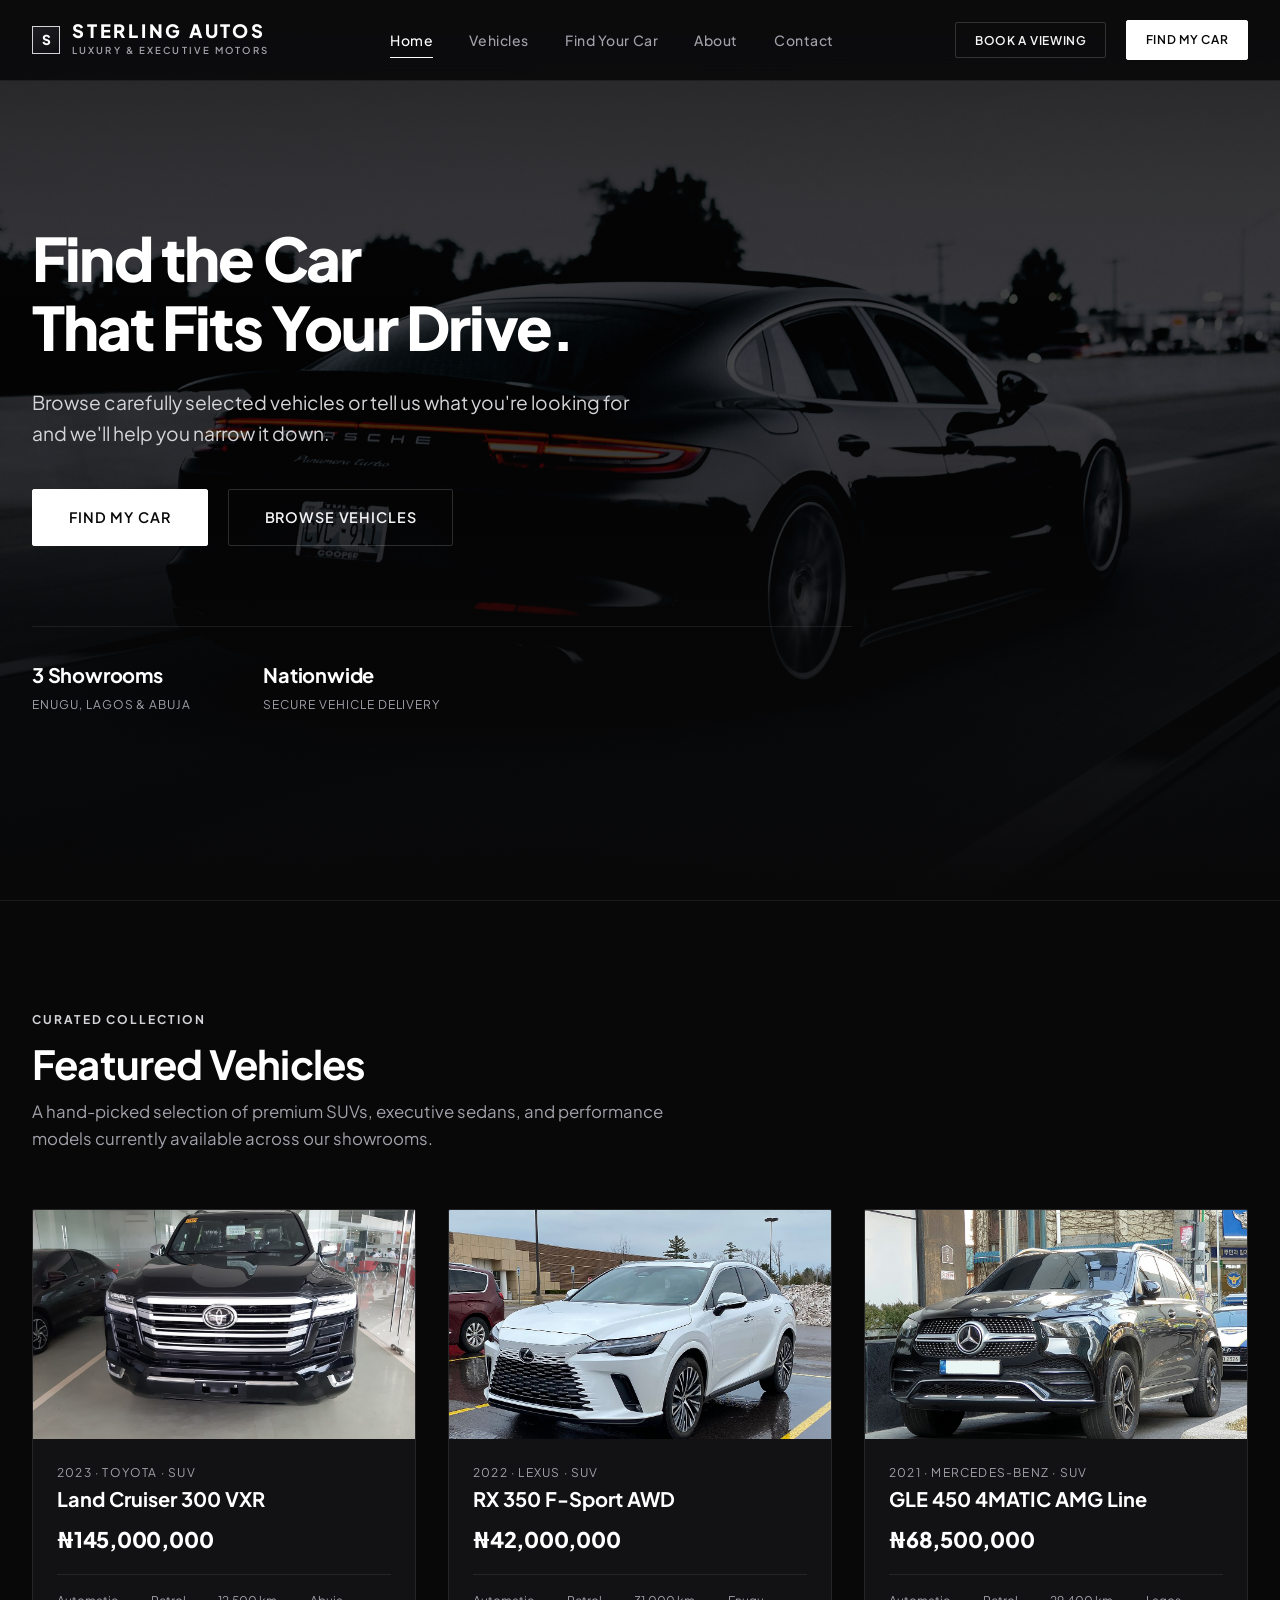
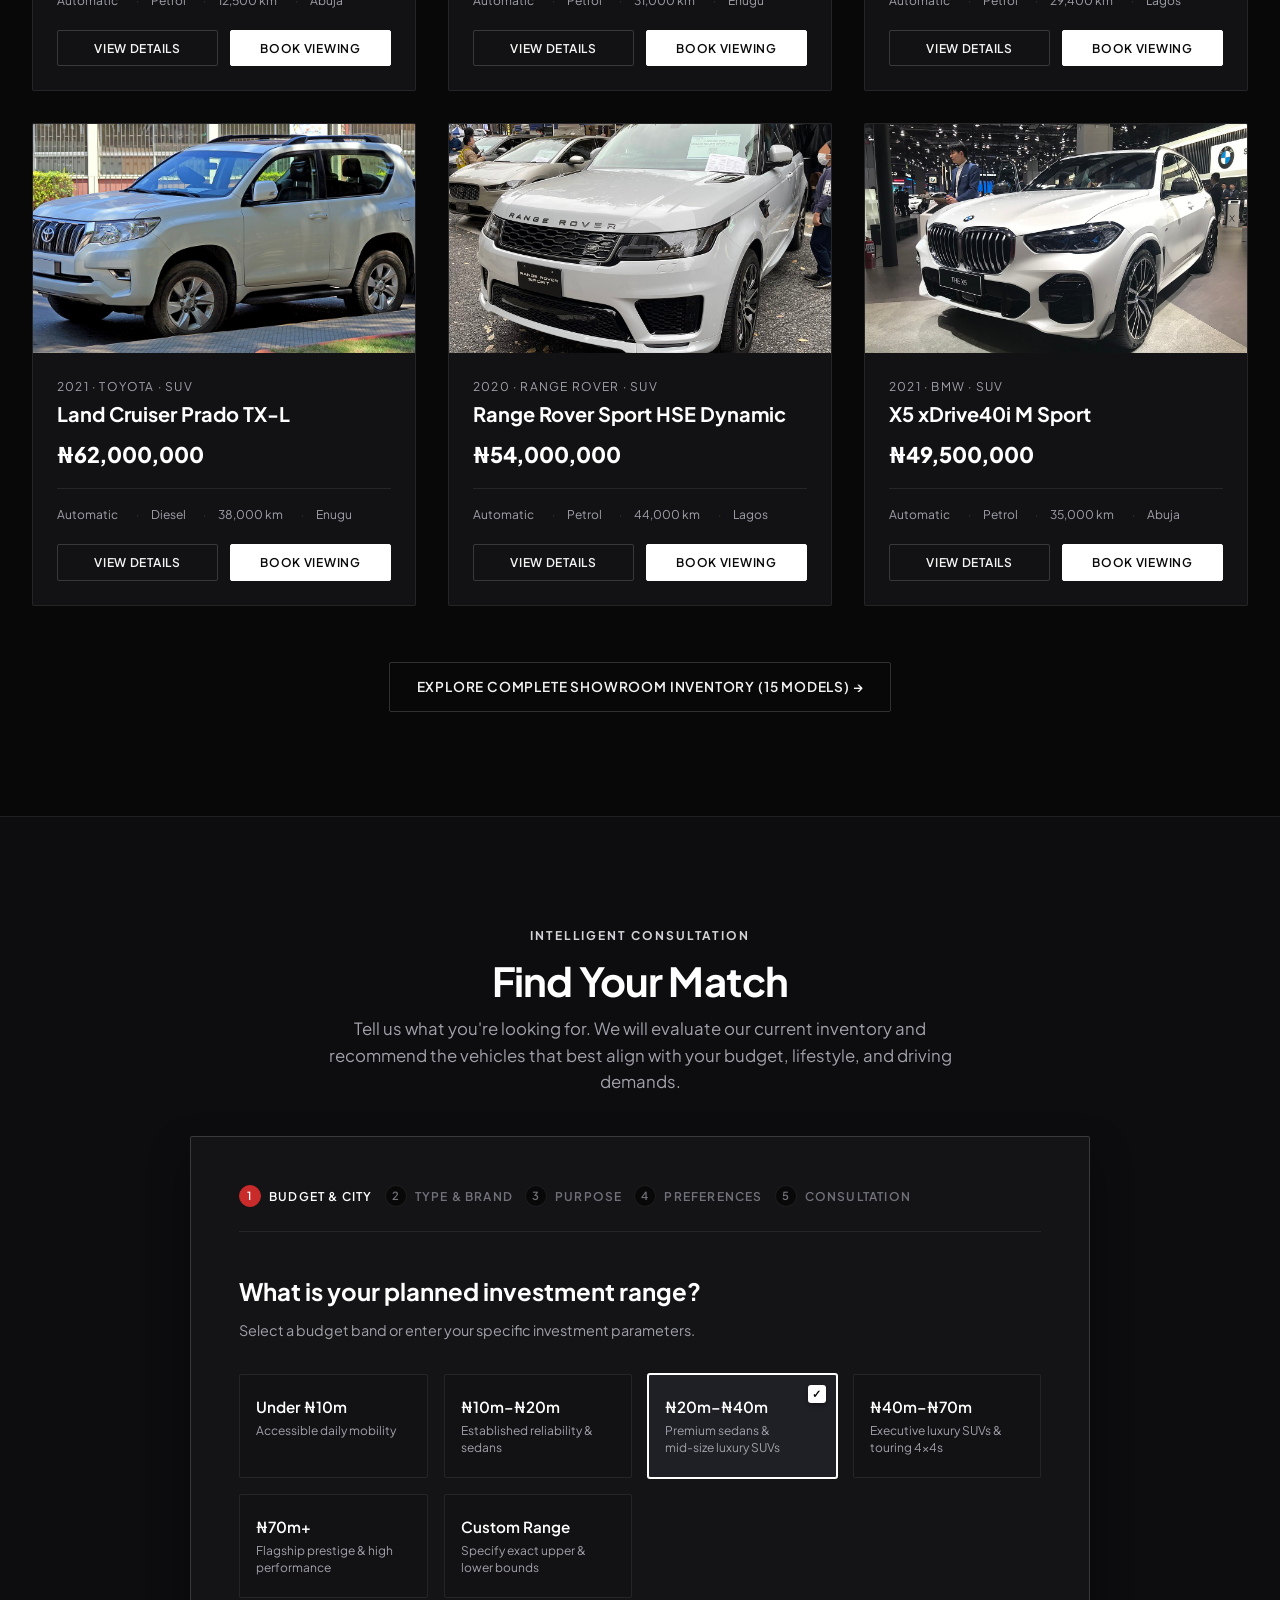
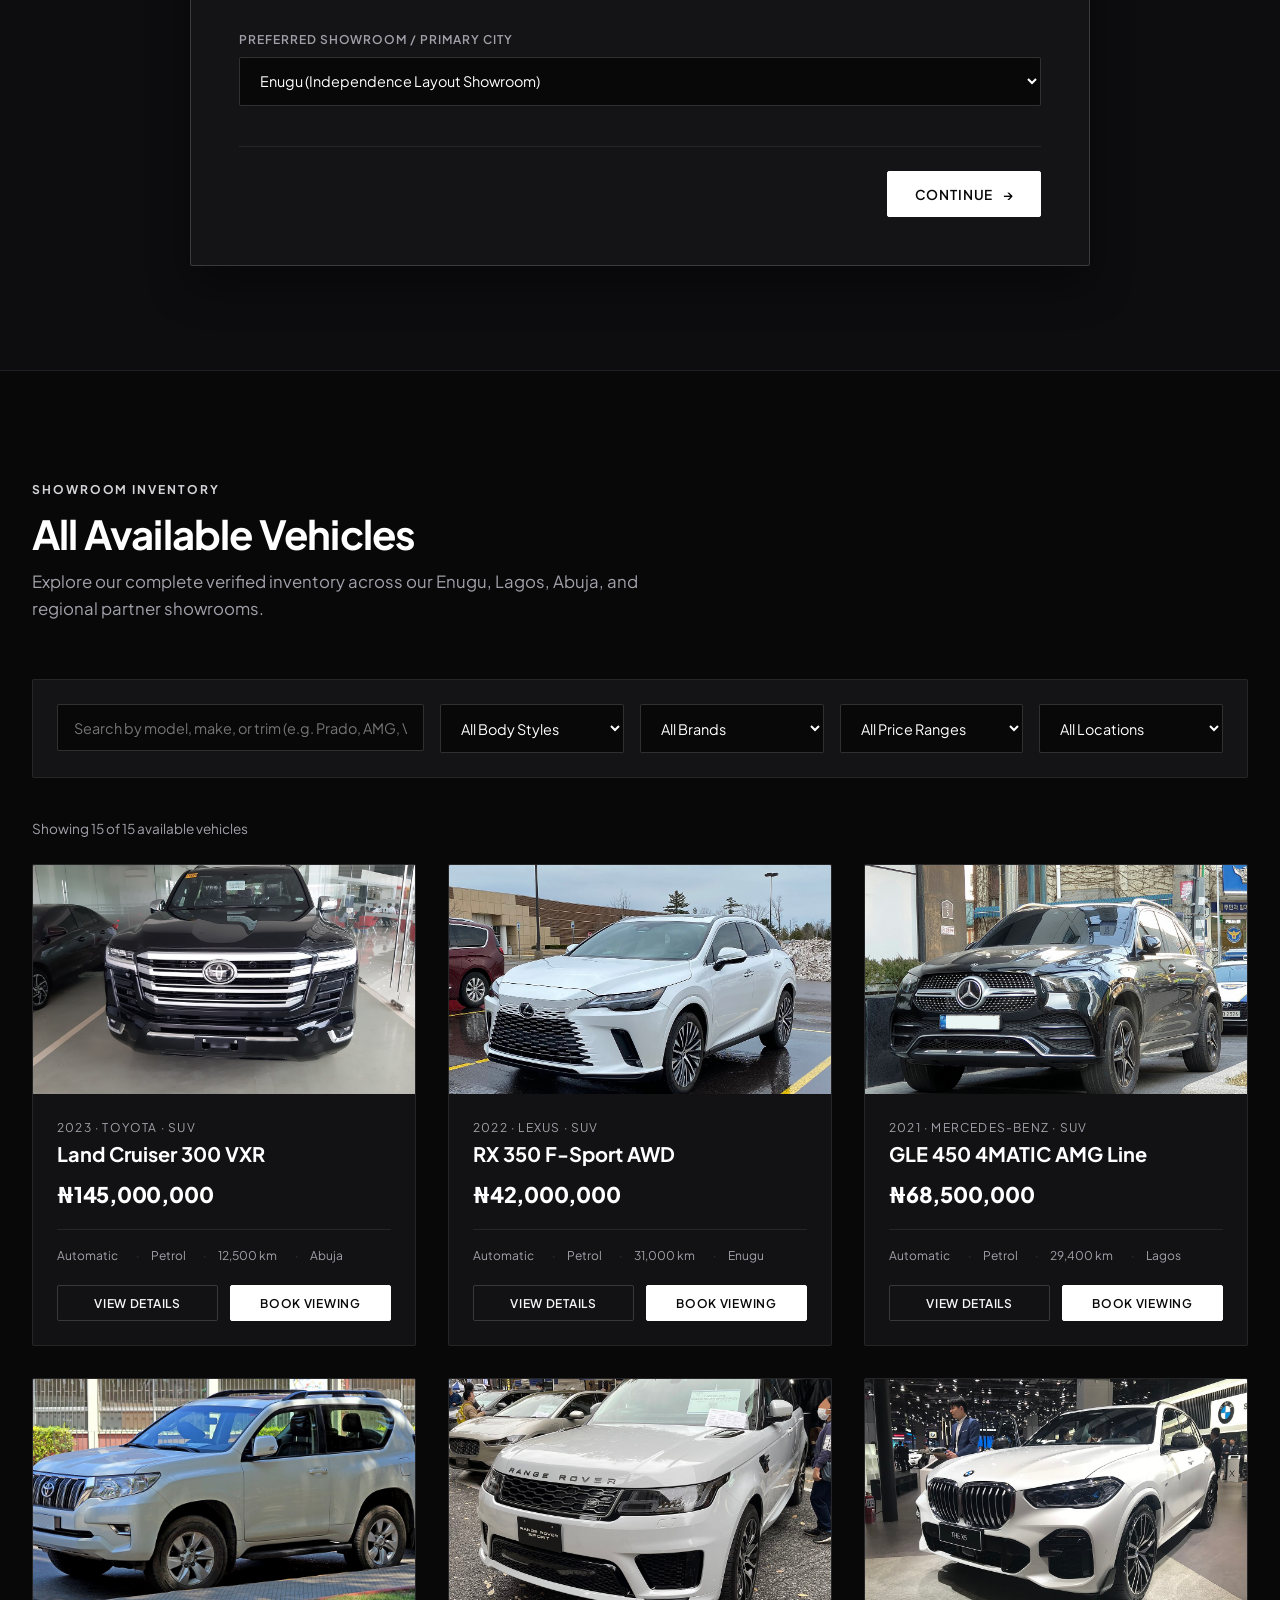
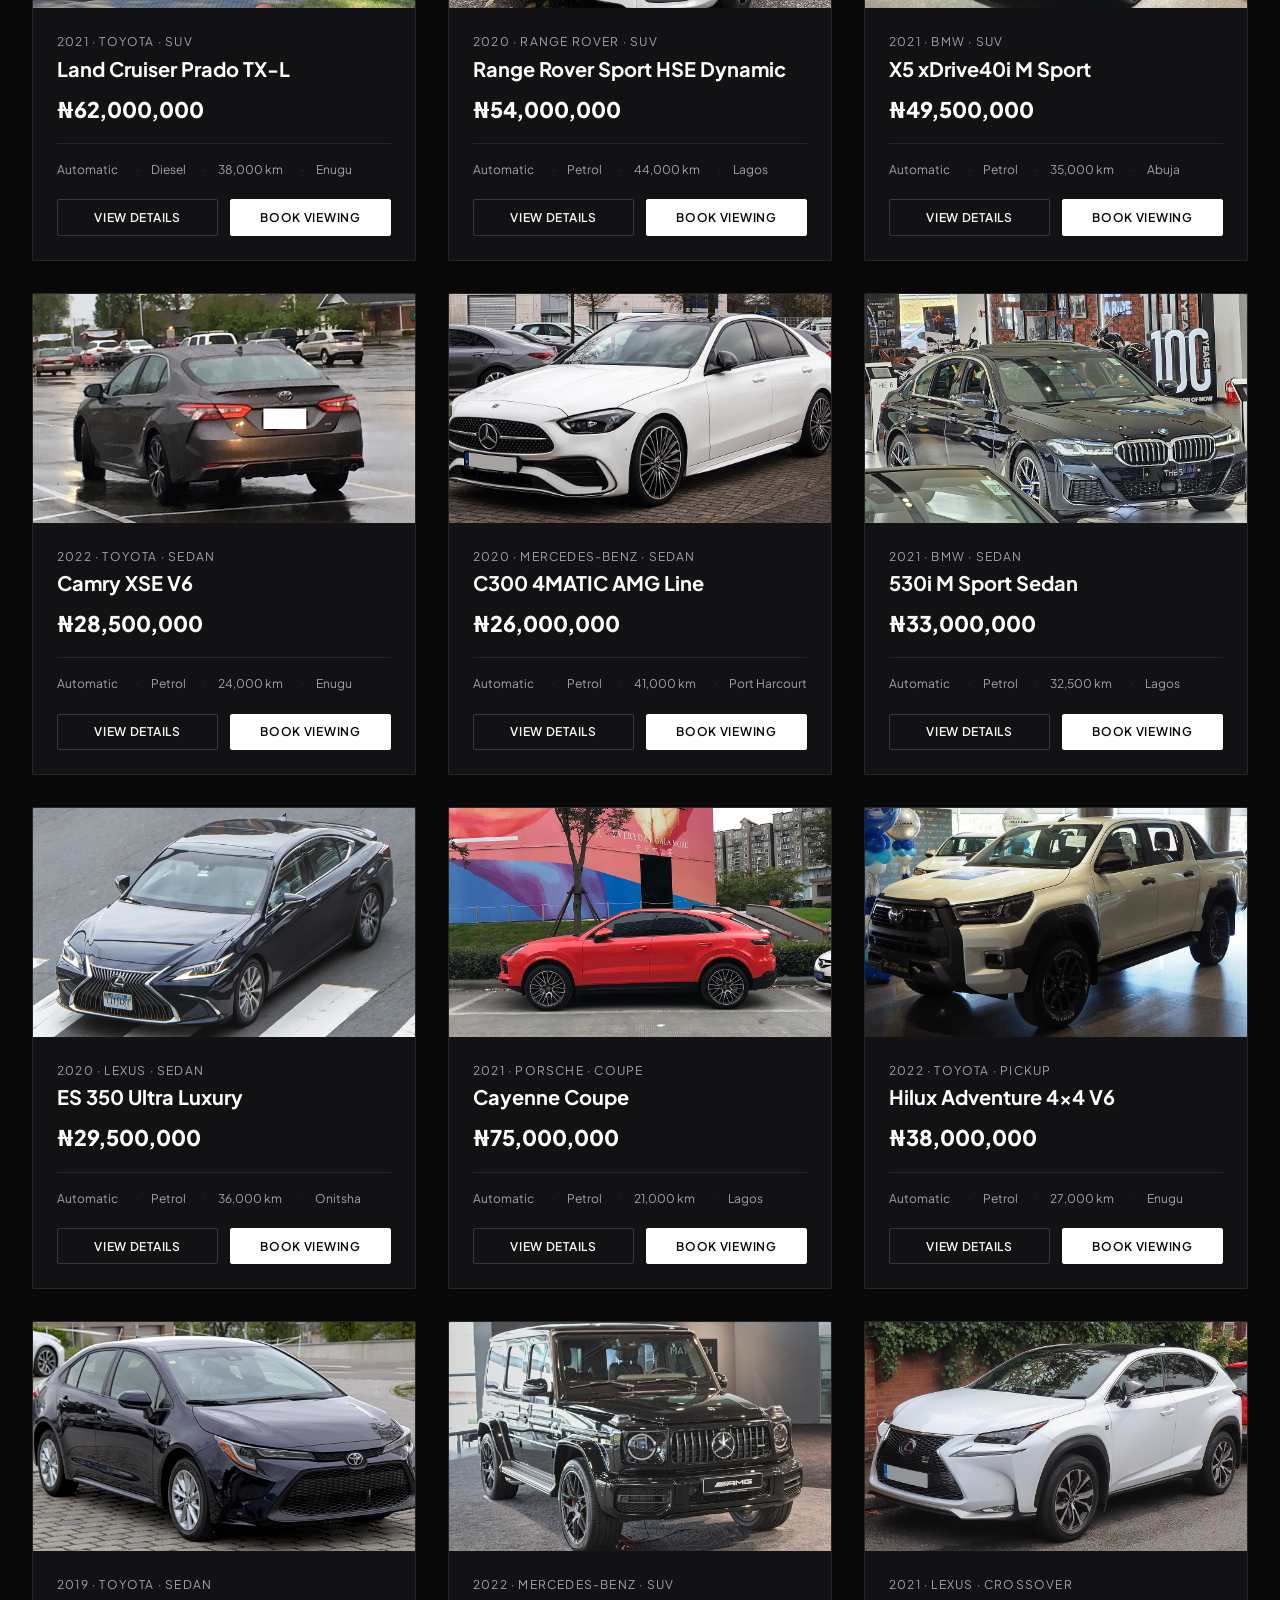
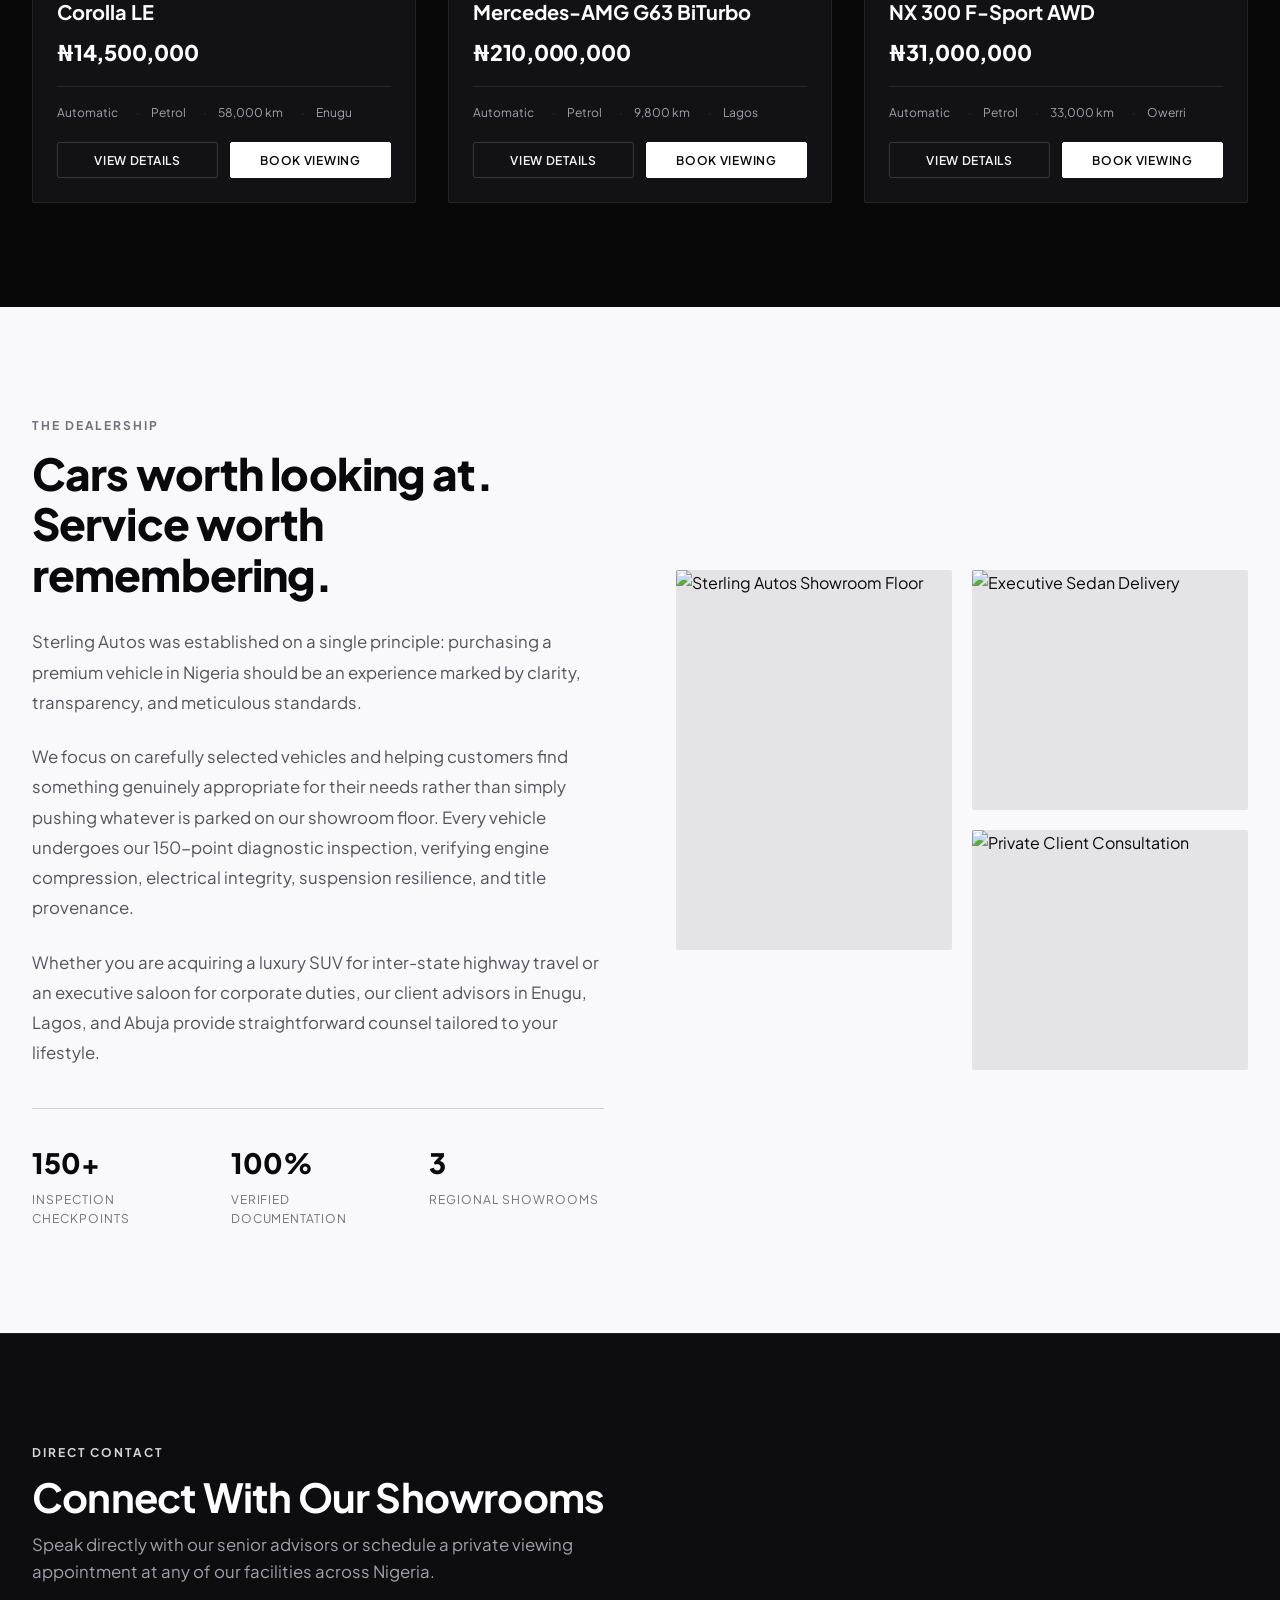
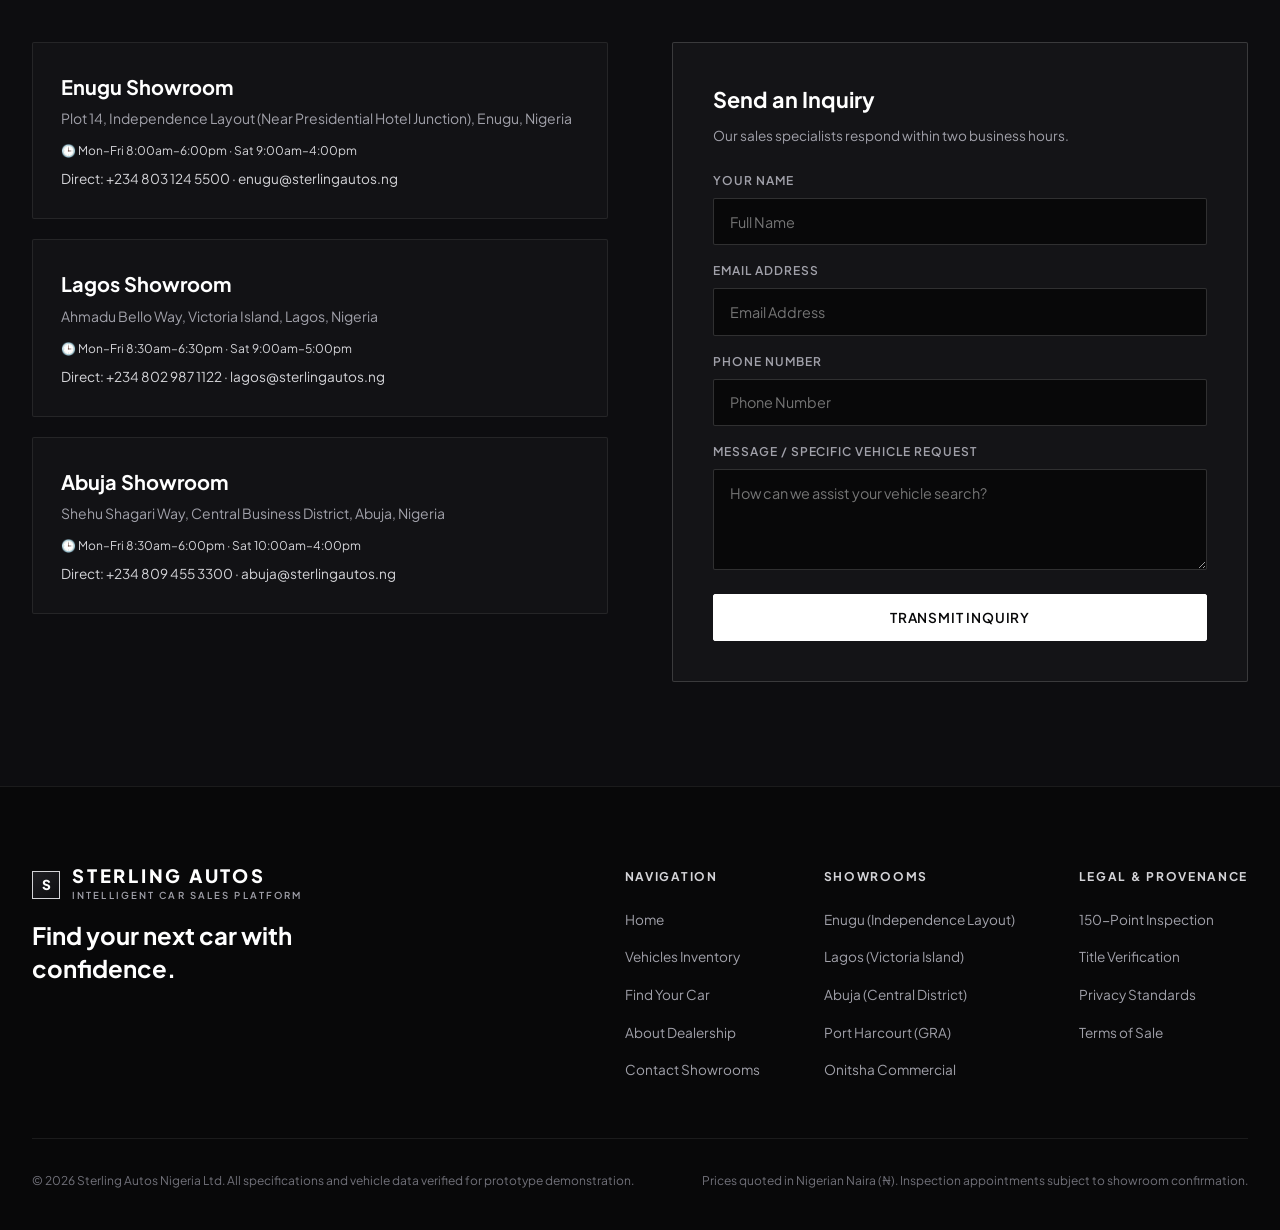
==== commit 451d8587: "Support multi-selection across all questionnaire sections (body type, brand, purpose, powertrain) wi" ====
--- a/index.html
+++ b/index.html
@@ -9,7 +9,7 @@
   <meta name="viewport" content="width=device-width, initial-scale=1.0" />
   <title>Sterling Autos — Intelligent Car Sales Platform</title>
   <meta name="description" content="Find the car that fits your drive. Sterling Autos combines a curated luxury vehicle inventory in Nigeria with an intelligent sales matching consultation." />
-  <link rel="stylesheet" href="css/styles.css" />
+  <link rel="stylesheet" href="css/styles.css?v=2.6.0" />
   <link rel="preload" as="image" href="assets/images/hero-home.jpg" fetchpriority="high" />
   <!-- Google Fonts -->
   <link rel="preconnect" href="https://fonts.googleapis.com" />
@@ -229,9 +229,12 @@
               <!-- STEP 2: Vehicle Type & Brand -->
               <div class="finder-step-content" data-step="2">
                 <h3 class="step-title">What vehicle category and brand do you prefer?</h3>
-                <p class="step-desc">Choose the body profile that fits your driving habits and your preferred marques.</p>
-
-                <label class="form-label" style="margin-bottom: 0.75rem; display: block;">Vehicle Body Type</label>
+                <p class="step-desc">Choose one or more body profiles and marques that fit your driving lifestyle.</p>
+
+                <div style="display: flex; justify-content: space-between; align-items: center; margin-bottom: 0.75rem;">
+                  <label class="form-label" style="margin: 0;">Vehicle Body Type (Select one or more)</label>
+                  <span class="step-multi-badge" id="typeCountBadge">Any</span>
+                </div>
                 <div class="option-grid option-grid-sm" style="margin-bottom: 2rem;">
                   <div class="selectable-card selected" data-group="vehicleType" data-value="any">
                     <div class="selectable-card-title">Any Type</div>
@@ -259,7 +262,10 @@
                   </div>
                 </div>
 
-                <label class="form-label" style="margin-bottom: 0.75rem; display: block;">Brand Preference</label>
+                <div style="display: flex; justify-content: space-between; align-items: center; margin-bottom: 0.75rem;">
+                  <label class="form-label" style="margin: 0;">Brand Preference (Select one or more)</label>
+                  <span class="step-multi-badge" id="brandCountBadge">Any</span>
+                </div>
                 <div class="option-grid option-grid-sm">
                   <div class="selectable-card selected" data-group="brand" data-value="any">
                     <div class="selectable-card-title">Any Brand</div>
@@ -302,52 +308,31 @@
 
                 <div class="option-grid">
                   <div class="selectable-card selected" data-group="purpose" data-value="family">
-                    <div class="selectable-card-header-row">
-                      <div class="selectable-card-title">Family Use</div>
-                      <span class="selectable-check-icon">✓</span>
-                    </div>
+                    <div class="selectable-card-title">Family Use</div>
                     <div class="selectable-card-sub">Generous seating, safety, and cargo room for road trips</div>
                   </div>
                   <div class="selectable-card" data-group="purpose" data-value="daily-driving">
-                    <div class="selectable-card-header-row">
-                      <div class="selectable-card-title">Daily Driving</div>
-                      <span class="selectable-check-icon">✓</span>
-                    </div>
+                    <div class="selectable-card-title">Daily Driving</div>
                     <div class="selectable-card-sub">Urban ease, efficient running, and effortless daily commuting</div>
                   </div>
                   <div class="selectable-card" data-group="purpose" data-value="business">
-                    <div class="selectable-card-header-row">
-                      <div class="selectable-card-title">Business & Executive</div>
-                      <span class="selectable-check-icon">✓</span>
-                    </div>
+                    <div class="selectable-card-title">Business & Executive</div>
                     <div class="selectable-card-sub">Professional stature, executive rear legroom, quiet cabin</div>
                   </div>
                   <div class="selectable-card" data-group="purpose" data-value="long-distance">
-                    <div class="selectable-card-header-row">
-                      <div class="selectable-card-title">Long-Distance Travel</div>
-                      <span class="selectable-check-icon">✓</span>
-                    </div>
+                    <div class="selectable-card-title">Long-Distance Travel</div>
                     <div class="selectable-card-sub">Heavy-duty suspension, long fuel range, highway poise</div>
                   </div>
                   <div class="selectable-card" data-group="purpose" data-value="luxury">
-                    <div class="selectable-card-header-row">
-                      <div class="selectable-card-title">Luxury & Prestige</div>
-                      <span class="selectable-check-icon">✓</span>
-                    </div>
+                    <div class="selectable-card-title">Luxury & Prestige</div>
                     <div class="selectable-card-sub">Handcrafted interiors, authoritative status, finest finishes</div>
                   </div>
                   <div class="selectable-card" data-group="purpose" data-value="performance">
-                    <div class="selectable-card-header-row">
-                      <div class="selectable-card-title">Performance Driving</div>
-                      <span class="selectable-check-icon">✓</span>
-                    </div>
+                    <div class="selectable-card-title">Performance Driving</div>
                     <div class="selectable-card-sub">Responsive powertrain, sharp cornering, sports dynamics</div>
                   </div>
                   <div class="selectable-card" data-group="purpose" data-value="first-car">
-                    <div class="selectable-card-header-row">
-                      <div class="selectable-card-title">First Car Ownership</div>
-                      <span class="selectable-check-icon">✓</span>
-                    </div>
+                    <div class="selectable-card-title">First Car Ownership</div>
                     <div class="selectable-card-sub">Low running costs, readily available parts, simple upkeep</div>
                   </div>
                 </div>
@@ -918,6 +903,6 @@
   <!-- Script Modules -->
   <script src="js/vehicles-data.js"></script>
   <script src="js/sales-workflow.js"></script>
-  <script src="js/app.js"></script>
+  <script src="js/app.js?v=2.6.0"></script>
 </body>
 </html>
--- a/css/styles.css
+++ b/css/styles.css
@@ -839,6 +839,7 @@
 }
 
 .selectable-card {
+  position: relative;
   border: 1px solid var(--border-subtle);
   background: var(--bg-card);
   padding: 1.25rem 1rem;
@@ -849,6 +850,7 @@
   flex-direction: column;
   align-items: flex-start;
   text-align: left;
+  user-select: none;
 }
 
 .selectable-card:hover {
@@ -860,6 +862,28 @@
   border-color: var(--text-pure-white);
   background: #1f1f26;
   box-shadow: 0 0 0 1px var(--text-pure-white);
+  padding-right: 2.25rem;
+}
+
+/* Elegant checkmark badge that ONLY exists on selected cards */
+.selectable-card.selected::after {
+  content: "✓";
+  position: absolute;
+  top: 10px;
+  right: 10px;
+  width: 18px;
+  height: 18px;
+  background: #ffffff;
+  color: #080809;
+  border-radius: 3px;
+  font-size: 11px;
+  font-weight: 800;
+  display: flex;
+  align-items: center;
+  justify-content: center;
+  line-height: 18px;
+  text-align: center;
+  box-shadow: 0 2px 4px rgba(0, 0, 0, 0.4);
 }
 
 .selectable-card-title {
@@ -898,41 +922,6 @@
   border-radius: 9999px;
   letter-spacing: 0.04em;
   transition: all var(--transition-fast);
-}
-
-.selectable-card-header-row {
-  display: flex;
-  align-items: center;
-  justify-content: space-between;
-  width: 100%;
-  margin-bottom: 0.25rem;
-}
-
-.selectable-check-icon {
-  display: inline-flex;
-  align-items: center;
-  justify-content: center;
-  width: 18px;
-  height: 18px;
-  border-radius: 3px;
-  border: 1px solid var(--border-subtle);
-  background: rgba(255, 255, 255, 0.03);
-  font-size: 0.7rem;
-  font-weight: 800;
-  color: transparent;
-  transition: all var(--transition-fast);
-  flex-shrink: 0;
-  margin-left: 0.5rem;
-}
-
-.selectable-card:hover .selectable-check-icon {
-  border-color: var(--border-strong);
-}
-
-.selectable-card.selected .selectable-check-icon {
-  background: var(--text-pure-white);
-  border-color: var(--text-pure-white);
-  color: #080809;
 }
 
 /* Custom Budget Fields */
